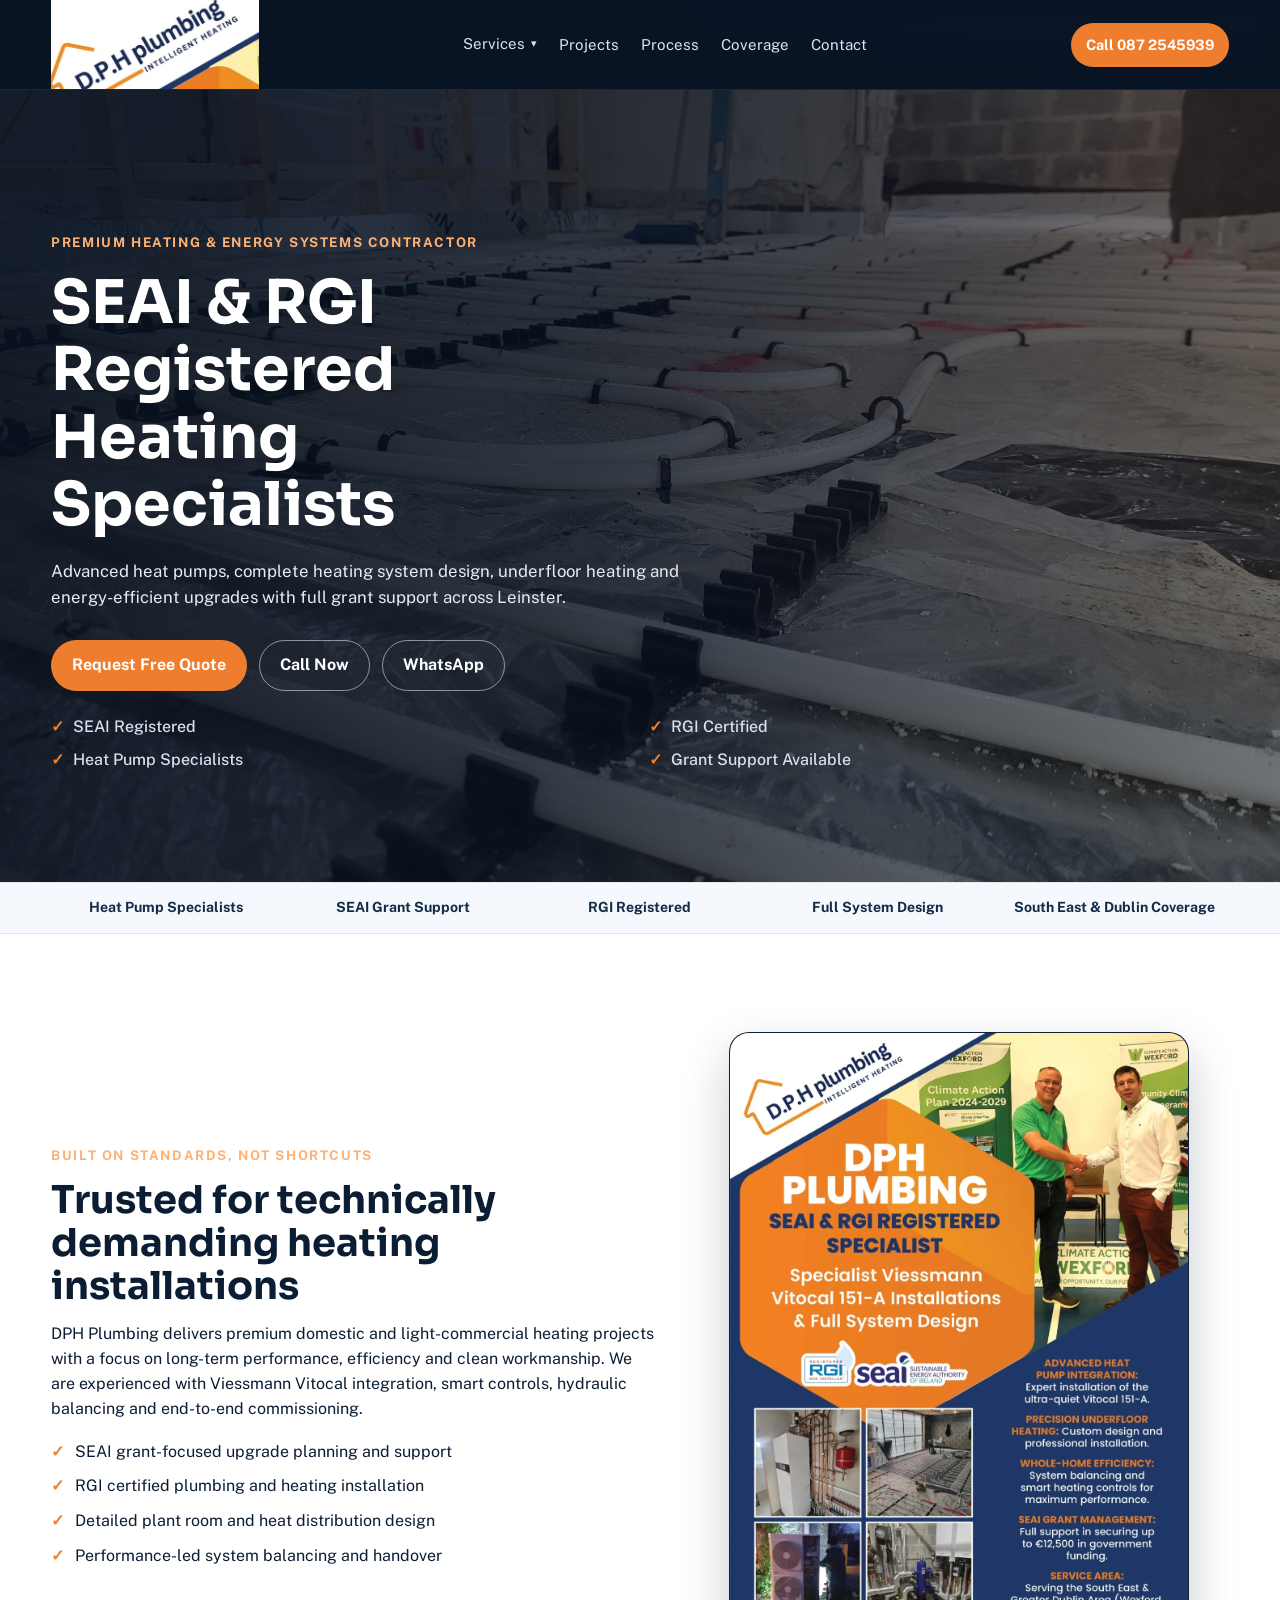
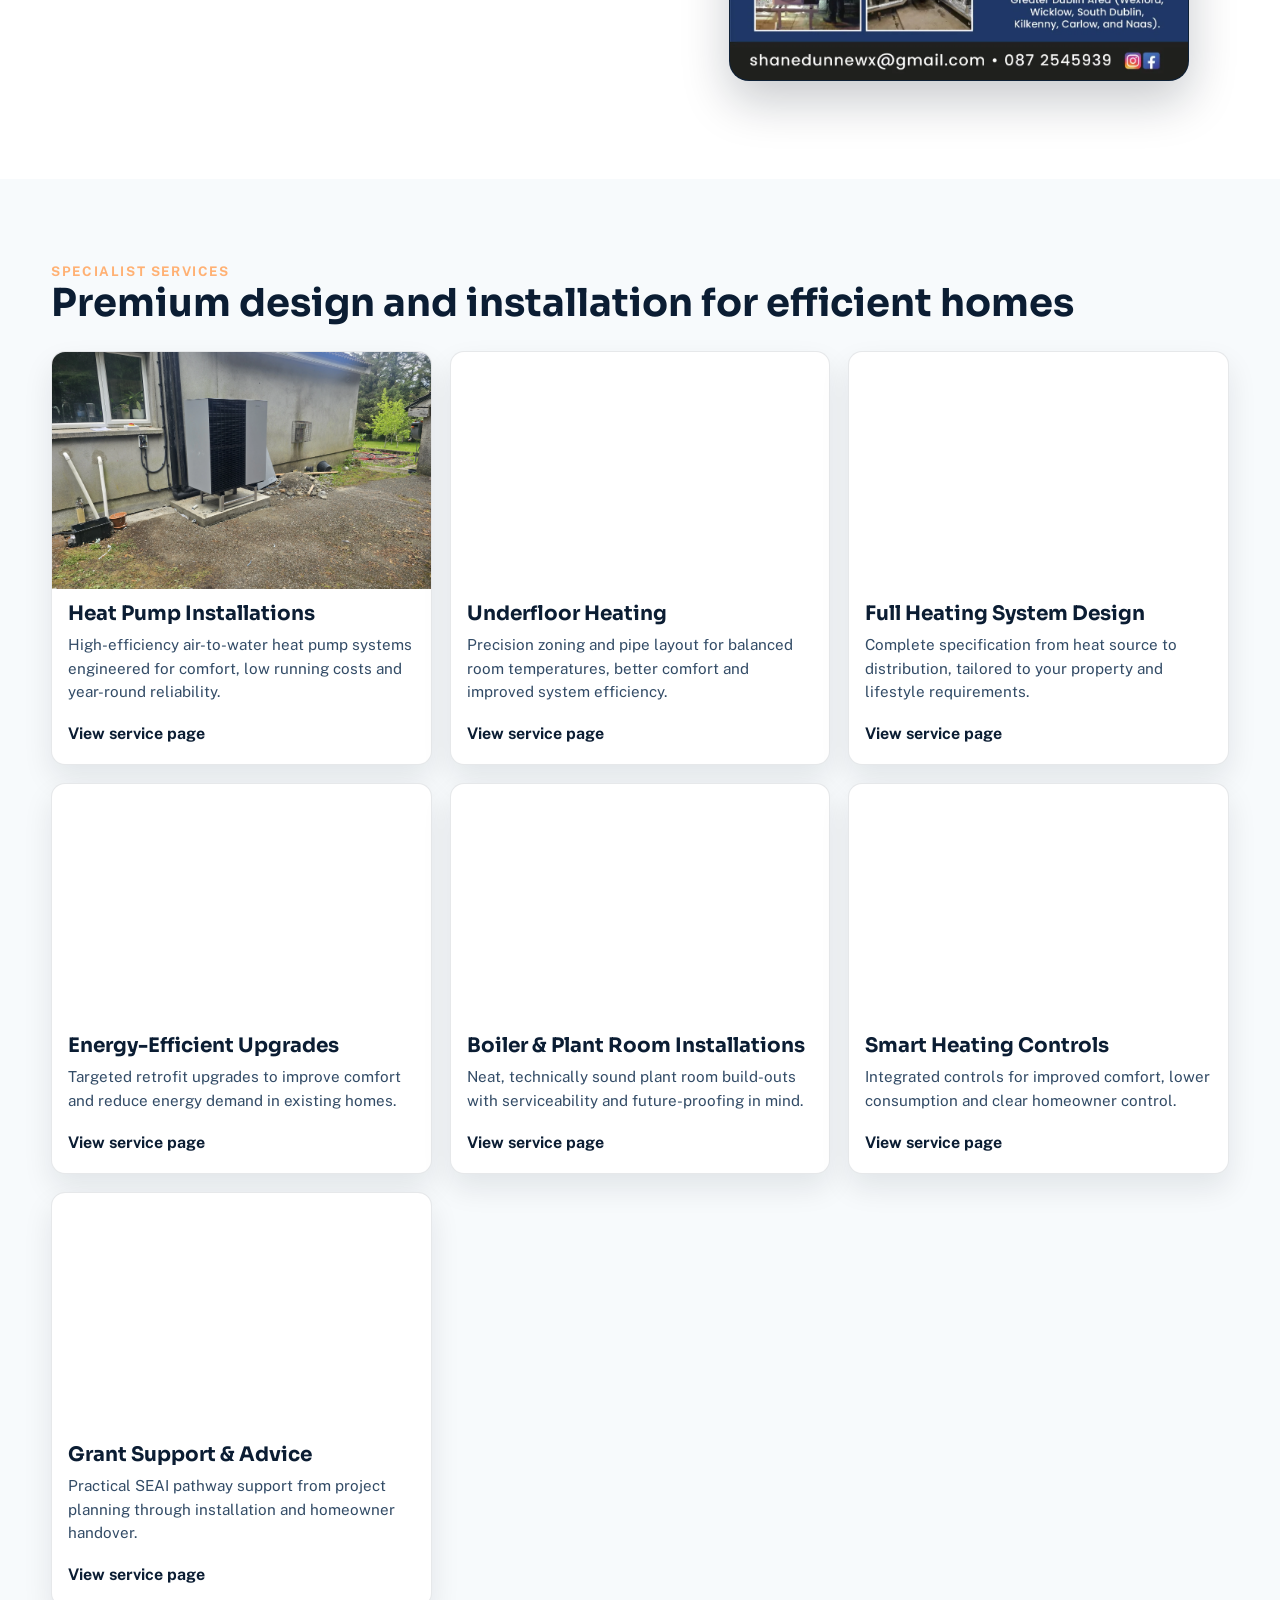
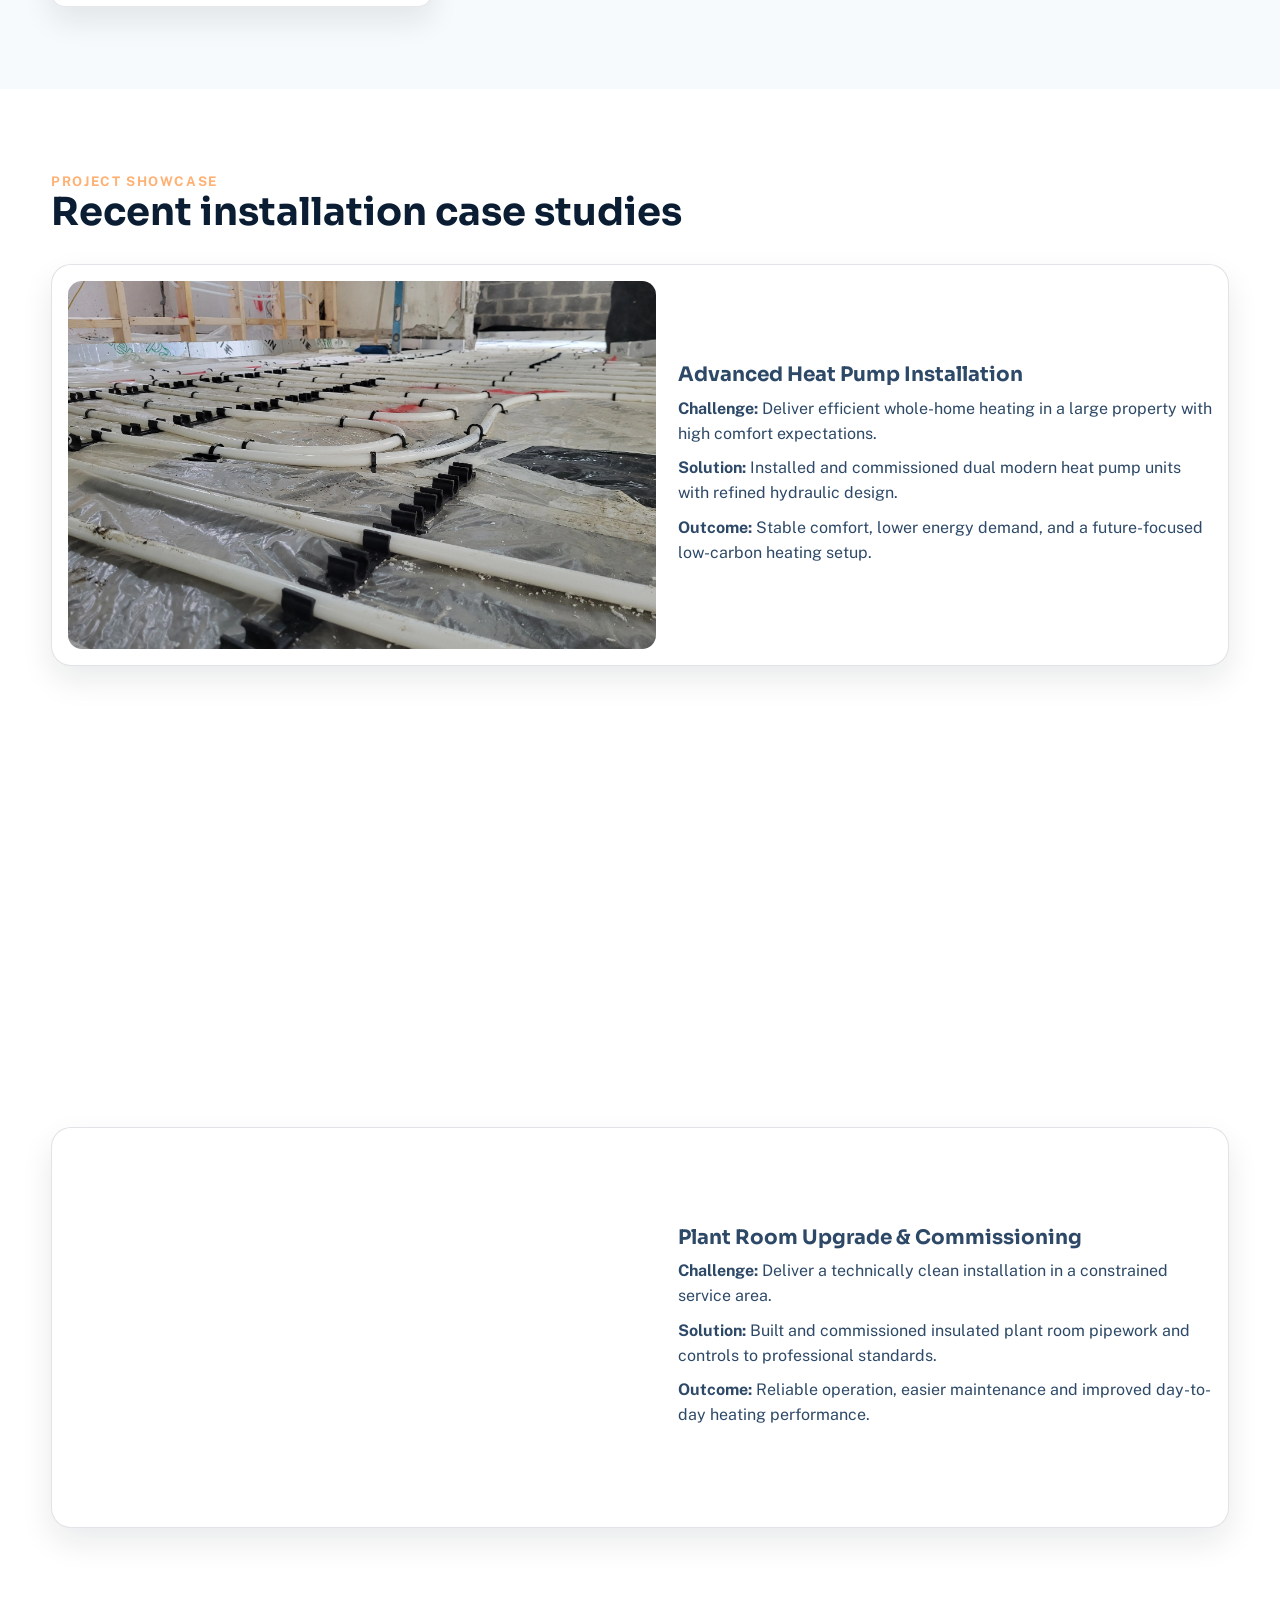
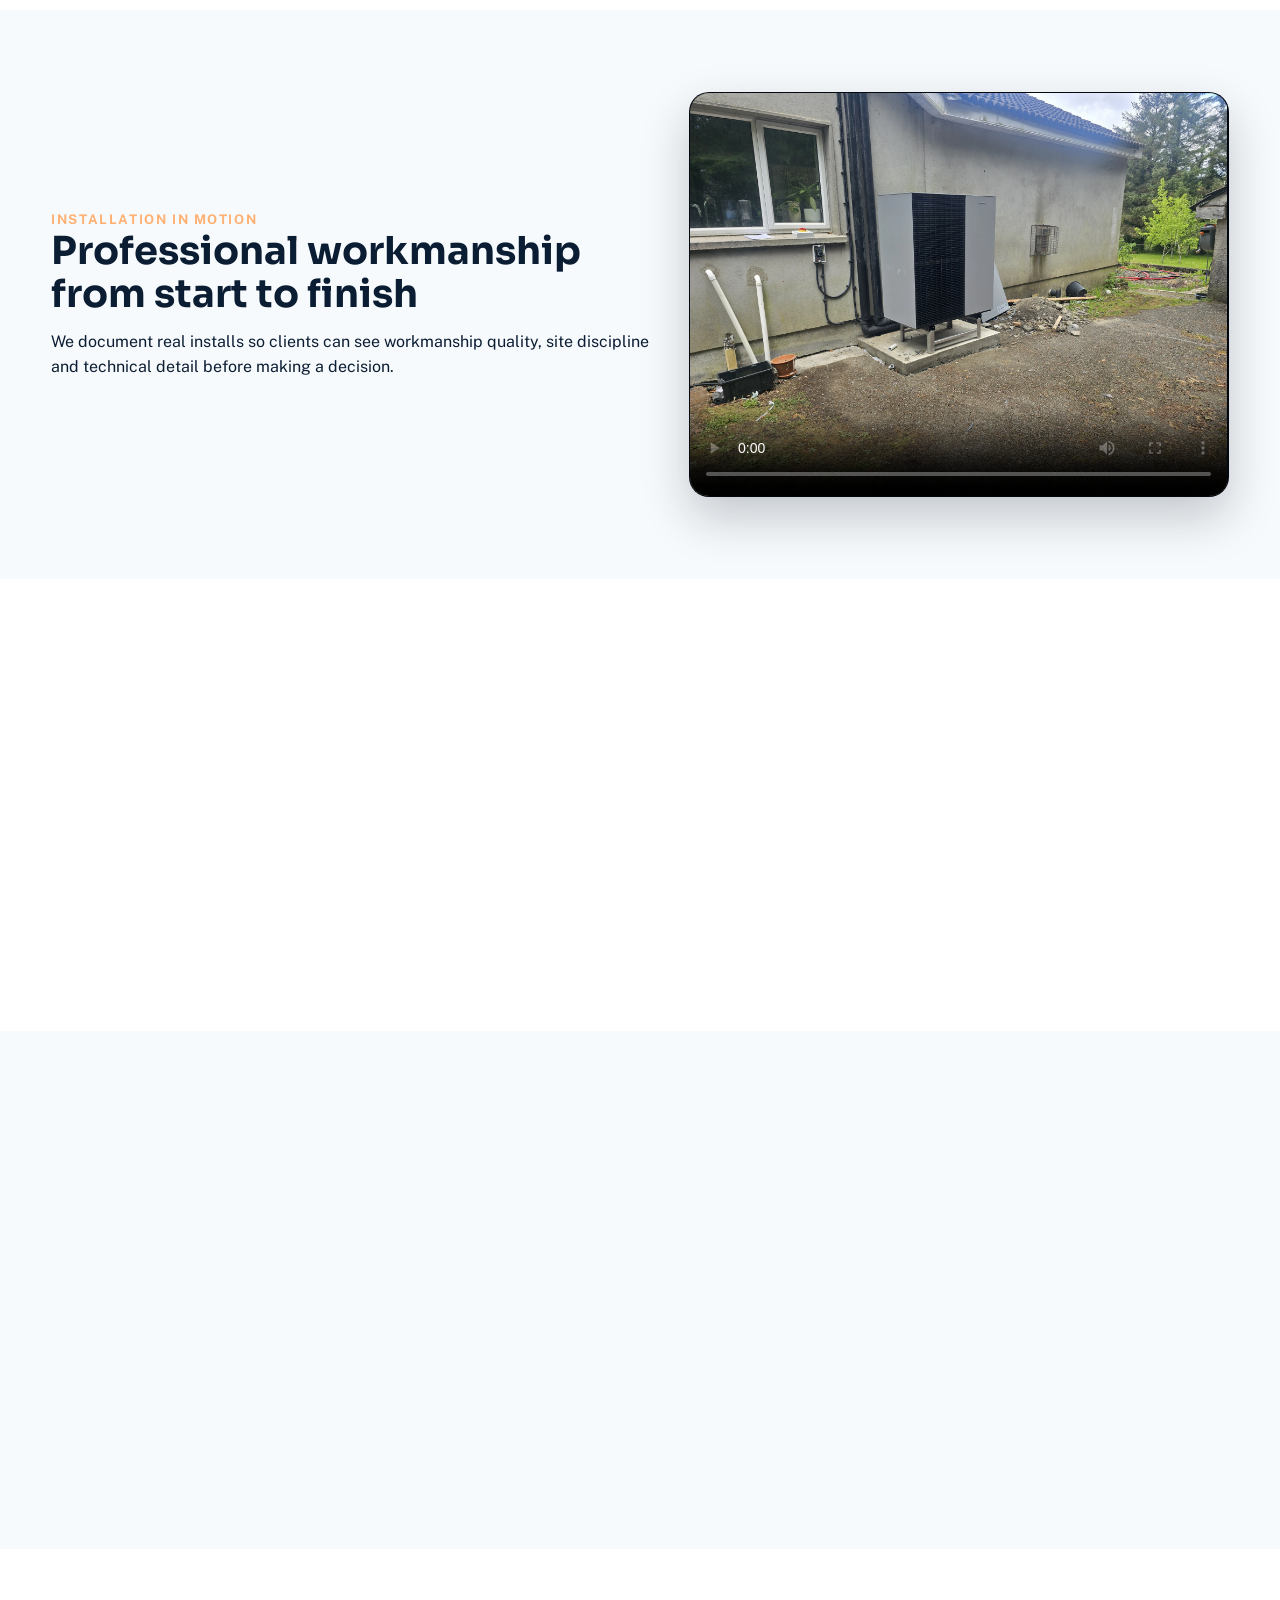
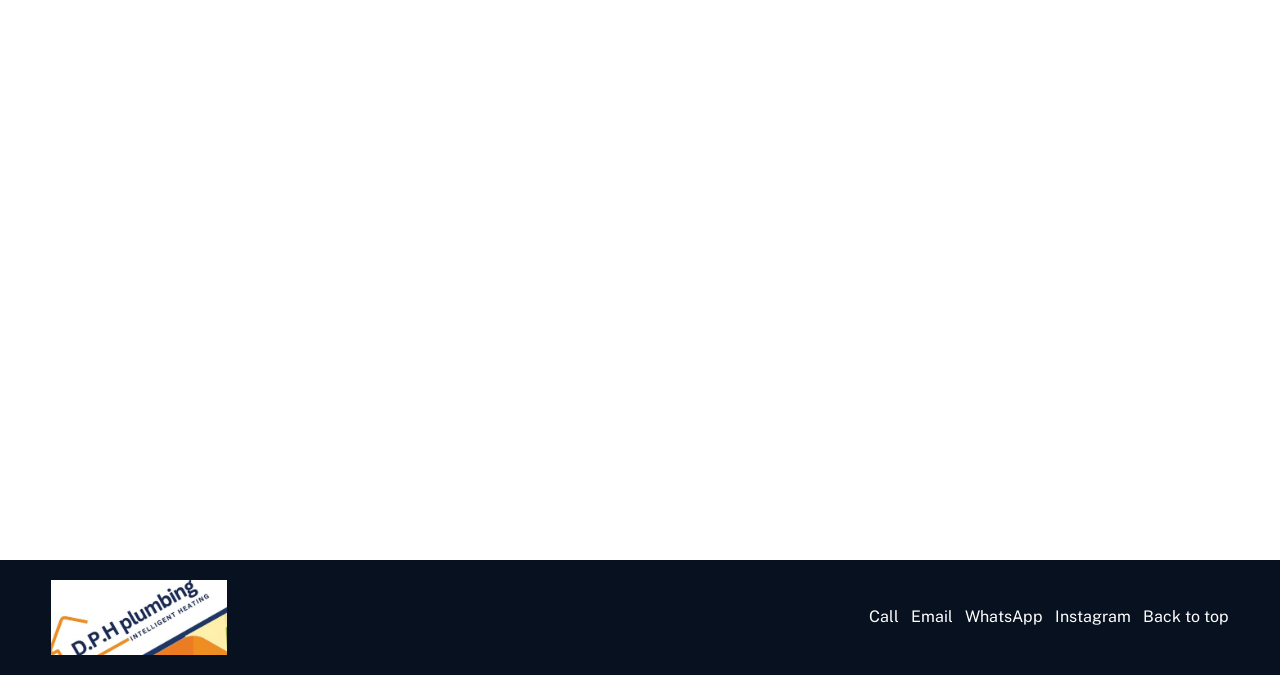
==== index.html @ 832b3d32 "additions; navbar, images, contact" ====
<!doctype html>
<html lang="en">
<head>
  <meta charset="UTF-8">
  <meta name="viewport" content="width=device-width, initial-scale=1.0">
  <title>DPH Plumbing | SEAI & RGI Heating Specialists</title>
  <meta name="description" content="Premium heat pump, underfloor heating, and full system design specialists across Wexford, Dublin, Wicklow, Kilkenny, Carlow and Naas. SEAI grant support and RGI certified installations.">
  <meta name="theme-color" content="#0b1d33">
  <meta property="og:title" content="DPH Plumbing | SEAI & RGI Heating Specialists">
  <meta property="og:description" content="Premium heat pump, underfloor heating, and full system design specialists across Leinster.">
  <meta property="og:image" content="assets/media/dphplumbingflyer.webp">
  <meta property="og:type" content="website">
  <link rel="preconnect" href="https://fonts.googleapis.com">
  <link rel="preconnect" href="https://fonts.gstatic.com" crossorigin>
  <link href="https://fonts.googleapis.com/css2?family=Public+Sans:wght@300;400;500;600;700&family=Sora:wght@500;600;700;800&display=swap" rel="stylesheet">
  <link rel="icon" type="image/png" href="assets/media/favicon.png">
  <link rel="stylesheet" href="styles.css">
</head>
<body>
  <header class="site-header" id="top">
    <div class="container nav-wrap">
      <a class="brand" href="#top" aria-label="DPH Plumbing home">
        <img class="brand-logo" src="assets/media/dph-logo.png" alt="DPH Plumbing" loading="eager" decoding="async">
      </a>
      <nav class="desktop-nav" id="main-navigation" aria-label="Primary">
        <div class="menu-group">
          <a class="menu-parent" href="#services">Services</a>
          <div class="mega-menu" aria-label="Service links">
            <a href="heat-pump-installations.html">Heat Pump Installations</a>
            <a href="underfloor-heating.html">Underfloor Heating</a>
            <a href="heating-system-design.html">Full Heating System Design</a>
            <a href="energy-efficient-upgrades.html">Energy-Efficient Upgrades</a>
            <a href="boiler-plant-room-installations.html">Boiler & Plant Room Installations</a>
            <a href="smart-heating-controls.html">Smart Heating Controls</a>
            <a href="grant-support-advice.html">Grant Support & Advice</a>
          </div>
        </div>
        <a href="#projects">Projects</a>
        <a href="#process">Process</a>
        <a href="#coverage">Coverage</a>
        <a href="#contact">Contact</a>
      </nav>
      <a class="btn btn-solid btn-small" href="tel:+353872545939">Call 087 2545939</a>
      <div class="mobile-header-actions" aria-label="Mobile quick actions">
        <a class="mobile-icon-btn" href="tel:+353872545939" aria-label="Call DPH">Call</a>
        <a class="mobile-icon-btn wa" href="https://wa.me/353872545939" target="_blank" rel="noopener" aria-label="WhatsApp DPH">WA</a>
        <a class="mobile-icon-btn" href="https://www.instagram.com/shanedunnewx/" target="_blank" rel="noopener" aria-label="Instagram">IG</a>
        <button class="mobile-icon-btn menu mobile-menu-toggle js-mobile-menu-toggle" type="button" aria-expanded="false" aria-controls="main-navigation">Menu</button>
      </div>
    </div>
  </header>

  <main>
    <section class="hero" aria-label="Hero">
      <img class="hero-image" src="assets/media/20240926_125245.webp" alt="Dual modern heat pump units installed by DPH Plumbing" loading="eager" decoding="async">
      <div class="hero-overlay"></div>
      <div class="container hero-content">
        <p class="eyebrow">Premium Heating & Energy Systems Contractor</p>
        <h1>SEAI & RGI Registered Heating Specialists</h1>
        <p class="hero-sub">
          Advanced heat pumps, complete heating system design, underfloor heating and energy-efficient upgrades with full grant support across Leinster.
        </p>
        <div class="hero-cta">
          <a class="btn btn-solid" href="#contact">Request Free Quote</a>
          <a class="btn btn-ghost" href="tel:+353872545939">Call Now</a>
          <a class="btn btn-ghost" href="https://wa.me/353872545939" target="_blank" rel="noopener">WhatsApp</a>
        </div>
        <ul class="hero-trust" aria-label="Trust indicators">
          <li>SEAI Registered</li>
          <li>RGI Certified</li>
          <li>Heat Pump Specialists</li>
          <li>Grant Support Available</li>
        </ul>
      </div>
    </section>

    <section class="trust-bar">
      <div class="container trust-items">
        <span>Heat Pump Specialists</span>
        <span>SEAI Grant Support</span>
        <span>RGI Registered</span>
        <span>Full System Design</span>
        <span>South East & Dublin Coverage</span>
      </div>
    </section>

    <section class="section" id="authority">
      <div class="container two-col authority-grid reveal">
        <div>
          <p class="eyebrow">Built On Standards, Not Shortcuts</p>
          <h2>Trusted for technically demanding heating installations</h2>
          <p>
            DPH Plumbing delivers premium domestic and light-commercial heating projects with a focus on long-term performance, efficiency and clean workmanship. We are experienced with Viessmann Vitocal integration, smart controls, hydraulic balancing and end-to-end commissioning.
          </p>
          <ul class="check-list">
            <li>SEAI grant-focused upgrade planning and support</li>
            <li>RGI certified plumbing and heating installation</li>
            <li>Detailed plant room and heat distribution design</li>
            <li>Performance-led system balancing and handover</li>
          </ul>
        </div>
        <figure class="media-card">
          <img src="assets/media/dphplumbingflyer.webp" alt="DPH Plumbing SEAI and RGI specialist flyer" loading="lazy" decoding="async">
        </figure>
      </div>
    </section>

    <section class="section section-soft" id="services">
      <div class="container">
        <p class="eyebrow reveal">Specialist Services</p>
        <h2 class="reveal">Premium design and installation for efficient homes</h2>
        <div class="service-grid">
          <article class="service-card reveal">
            <img src="assets/media/20260515_110632.webp" alt="Outdoor heat pump installation" loading="lazy" decoding="async">
            <h3>Heat Pump Installations</h3>
            <p>High-efficiency air-to-water heat pump systems engineered for comfort, low running costs and year-round reliability.</p>
            <a class="service-link" href="heat-pump-installations.html">View service page</a>
          </article>
          <article class="service-card reveal">
            <img src="assets/media/20240926_125308.webp" alt="Underfloor heating pipe layout" loading="lazy" decoding="async">
            <h3>Underfloor Heating</h3>
            <p>Precision zoning and pipe layout for balanced room temperatures, better comfort and improved system efficiency.</p>
            <a class="service-link" href="underfloor-heating.html">View service page</a>
          </article>
          <article class="service-card reveal">
            <img src="assets/media/20260515_121651.webp" alt="Viessmann heating system internals" loading="lazy" decoding="async">
            <h3>Full Heating System Design</h3>
            <p>Complete specification from heat source to distribution, tailored to your property and lifestyle requirements.</p>
            <a class="service-link" href="heating-system-design.html">View service page</a>
          </article>
          <article class="service-card reveal">
            <img src="assets/media/20250617_184316.webp" alt="Plant room energy-efficient pipework" loading="lazy" decoding="async">
            <h3>Energy-Efficient Upgrades</h3>
            <p>Targeted retrofit upgrades to improve comfort and reduce energy demand in existing homes.</p>
            <a class="service-link" href="energy-efficient-upgrades.html">View service page</a>
          </article>
          <article class="service-card reveal">
            <img src="assets/media/20240105_160102.webp" alt="Boiler and plant room installation" loading="lazy" decoding="async">
            <h3>Boiler & Plant Room Installations</h3>
            <p>Neat, technically sound plant room build-outs with serviceability and future-proofing in mind.</p>
            <a class="service-link" href="boiler-plant-room-installations.html">View service page</a>
          </article>
          <article class="service-card reveal">
            <img src="assets/media/20250617_184712.webp" alt="Smart heating controls and dual Viessmann units" loading="lazy" decoding="async">
            <h3>Smart Heating Controls</h3>
            <p>Integrated controls for improved comfort, lower consumption and clear homeowner control.</p>
            <a class="service-link" href="smart-heating-controls.html">View service page</a>
          </article>
          <article class="service-card reveal">
            <img src="assets/media/20260422_101916.webp" alt="DPH Plumbing grant-support installation works" loading="lazy" decoding="async">
            <h3>Grant Support & Advice</h3>
            <p>Practical SEAI pathway support from project planning through installation and homeowner handover.</p>
            <a class="service-link" href="grant-support-advice.html">View service page</a>
          </article>
        </div>
      </div>
    </section>

    <section class="section" id="projects">
      <div class="container">
        <p class="eyebrow reveal">Project Showcase</p>
        <h2 class="reveal">Recent installation case studies</h2>

        <article class="case reveal">
          <div class="case-media">
            <img src="assets/media/20240926_125245.webp" alt="Advanced dual heat pump installation at premium home" loading="lazy" decoding="async">
          </div>
          <div class="case-content">
            <h3>Advanced Heat Pump Installation</h3>
            <p><strong>Challenge:</strong> Deliver efficient whole-home heating in a large property with high comfort expectations.</p>
            <p><strong>Solution:</strong> Installed and commissioned dual modern heat pump units with refined hydraulic design.</p>
            <p><strong>Outcome:</strong> Stable comfort, lower energy demand, and a future-focused low-carbon heating setup.</p>
          </div>
        </article>

        <article class="case reverse reveal">
          <div class="case-media">
            <img src="assets/media/20250617_184720-fixed.jpg" alt="Whole-home underfloor heating installation" loading="lazy" decoding="async">
          </div>
          <div class="case-content">
            <h3>Whole-Home Underfloor Heating System</h3>
            <p><strong>Challenge:</strong> Provide consistent heat distribution across a large renovation footprint.</p>
            <p><strong>Solution:</strong> Installed structured multi-zone underfloor circuits with technical spacing and clean routing.</p>
            <p><strong>Outcome:</strong> Even room temperatures, improved comfort and an excellent platform for heat pump efficiency.</p>
          </div>
        </article>

        <article class="case reveal">
          <div class="case-media">
            <img src="assets/media/20260518_131720.webp" alt="DPH technician carrying out specialist heating works" loading="lazy" decoding="async">
          </div>
          <div class="case-content">
            <h3>Plant Room Upgrade & Commissioning</h3>
            <p><strong>Challenge:</strong> Deliver a technically clean installation in a constrained service area.</p>
            <p><strong>Solution:</strong> Built and commissioned insulated plant room pipework and controls to professional standards.</p>
            <p><strong>Outcome:</strong> Reliable operation, easier maintenance and improved day-to-day heating performance.</p>
          </div>
        </article>
      </div>
    </section>

    <section class="section section-soft motion-section" id="video">
      <div class="container two-col reveal">
        <div>
          <p class="eyebrow">Installation In Motion</p>
          <h2>Professional workmanship from start to finish</h2>
          <p>
            We document real installs so clients can see workmanship quality, site discipline and technical detail before making a decision.
          </p>
        </div>
        <div class="media-card">
          <video controls preload="metadata" poster="assets/media/20260515_110632.webp">
            <source src="assets/media/20240703_225049-CINEMATIC.mp4" type="video/mp4">
          </video>
        </div>
      </div>
    </section>

    <section class="section" id="process">
      <div class="container">
        <p class="eyebrow reveal">Our Process</p>
        <h2 class="reveal">Clarity at every stage</h2>
        <ol class="process-list">
          <li class="reveal"><span>1</span>Initial Consultation</li>
          <li class="reveal"><span>2</span>Site Assessment</li>
          <li class="reveal"><span>3</span>System Design</li>
          <li class="reveal"><span>4</span>Professional Installation</li>
          <li class="reveal"><span>5</span>Testing & Handover</li>
          <li class="reveal"><span>6</span>Ongoing Support</li>
        </ol>
      </div>
    </section>

    <section class="section section-soft" id="coverage">
      <div class="container reveal">
        <p class="eyebrow">Service Area & SEO Focus</p>
        <h2>Specialist heating solutions across Leinster</h2>
        <p>Serving Wexford, Wicklow, South Dublin, Kilkenny, Carlow and Naas.</p>
        <div class="keyword-grid">
          <article><h3>Heat Pumps Wexford</h3><p>High-efficiency system design and installation.</p></article>
          <article><h3>Underfloor Heating Wexford</h3><p>Precision layouts for modern efficient homes.</p></article>
          <article><h3>SEAI Grant Plumbing</h3><p>Guidance and support for grant-eligible upgrades.</p></article>
          <article><h3>Heating System Upgrades</h3><p>Performance-led retrofits and modern controls.</p></article>
          <article><h3>Heat Pump Installers Dublin</h3><p>Premium installations across the Greater Dublin Area.</p></article>
          <article><h3>Energy Efficient Heating Solutions</h3><p>Lower consumption without sacrificing comfort.</p></article>
        </div>
      </div>
    </section>

    <section class="section" id="contact">
      <div class="container contact-grid reveal">
        <div>
          <p class="eyebrow">Direct Contact</p>
          <h2>Speak with DPH Plumbing directly</h2>
          <p class="contact-intro">Fastest response is by phone or WhatsApp. You can also email or message on Instagram.</p>
          <ul class="contact-list">
            <li><strong>Phone:</strong> <a href="tel:+353872545939">087 2545939</a></li>
            <li><strong>Email:</strong> <a href="mailto:shanedunnewx@gmail.com">shanedunnewx@gmail.com</a></li>
            <li><strong>Coverage:</strong> South East & Greater Dublin Area</li>
            <li><strong>Instagram:</strong> <a href="https://www.instagram.com/shanedunnewx/" target="_blank" rel="noopener">@shanedunnewx</a></li>
          </ul>
          <div class="contact-actions">
            <a class="btn btn-solid" href="tel:+353872545939">Call Shane</a>
            <a class="btn btn-ghost" href="mailto:shanedunnewx@gmail.com">Email DPH</a>
            <a class="btn btn-ghost" href="https://wa.me/353872545939" target="_blank" rel="noopener">WhatsApp</a>
            <a class="btn btn-ghost" href="https://www.instagram.com/shanedunnewx/" target="_blank" rel="noopener">Instagram</a>
          </div>
        </div>
        <article class="contact-form" aria-label="Contact methods">
          <h3>Contact Options</h3>
          <p>Choose the channel that suits you and get a direct response from DPH Plumbing.</p>
          <div class="contact-actions">
            <a class="btn btn-solid" href="tel:+353872545939">Call 087 2545939</a>
            <a class="btn btn-ghost" href="mailto:shanedunnewx@gmail.com">shanedunnewx@gmail.com</a>
            <a class="btn btn-ghost" href="https://wa.me/353872545939" target="_blank" rel="noopener">Open WhatsApp</a>
            <a class="btn btn-ghost" href="https://www.instagram.com/shanedunnewx/" target="_blank" rel="noopener">Open Instagram</a>
          </div>
        </article>
      </div>
    </section>
  </main>

  <footer class="site-footer">
    <div class="container footer-wrap">
      <a class="footer-brand" href="#top" aria-label="DPH Plumbing home">
        <img src="assets/media/dph-logo.png" alt="DPH Plumbing" loading="lazy" decoding="async">
      </a>
      <div class="footer-links">
        <a href="tel:+353872545939">Call</a>
        <a href="mailto:shanedunnewx@gmail.com">Email</a>
        <a href="https://wa.me/353872545939" target="_blank" rel="noopener">WhatsApp</a>
        <a href="https://www.instagram.com/shanedunnewx/" target="_blank" rel="noopener">Instagram</a>
        <a href="#top">Back to top</a>
      </div>
    </div>
  </footer>

  <script src="script.js" defer></script>
</body>
</html>
---- styles.css ----
:root {
  --navy-950: #08111f;
  --navy-900: #0b1d33;
  --navy-800: #142c47;
  --slate-100: #edf2f7;
  --slate-200: #dce5ee;
  --slate-400: #8ea1b5;
  --white: #ffffff;
  --orange: #ee7e2e;
  --orange-soft: #ffb174;
  --shadow-soft: 0 20px 48px rgba(7, 17, 30, 0.22);
  --radius-lg: 20px;
  --radius-md: 14px;
  --maxw: 1180px;
}

* {
  box-sizing: border-box;
}

html,
body {
  margin: 0;
  padding: 0;
}

body {
  font-family: "Public Sans", "Segoe UI", sans-serif;
  color: var(--navy-900);
  background: radial-gradient(circle at 86% -20%, #18345a 0%, #0a1423 42%, #070d18 100%);
  line-height: 1.55;
}

img,
video {
  max-width: 100%;
  display: block;
}

.container {
  width: min(var(--maxw), 92vw);
  margin: 0 auto;
}

.site-header {
  position: sticky;
  top: 0;
  z-index: 50;
  backdrop-filter: blur(8px);
  background: rgba(8, 17, 31, 0.84);
  border-bottom: 1px solid rgba(255, 255, 255, 0.08);
}

.nav-wrap {
  min-height: 78px;
  display: flex;
  align-items: center;
  justify-content: space-between;
  gap: 24px;
}

.brand {
  display: inline-flex;
  align-items: center;
  gap: 0;
  text-decoration: none;
  color: var(--white);
  font-family: "Sora", sans-serif;
  font-weight: 700;
  letter-spacing: 0.02em;
}

.brand-logo {
  width: clamp(150px, 18vw, 208px);
  height: auto;
  display: block;
}

.desktop-nav {
  display: flex;
  align-items: center;
  gap: 22px;
}

.menu-group {
  position: relative;
}

.menu-parent {
  display: inline-flex;
  align-items: center;
  gap: 6px;
}

.menu-parent::after {
  content: "\25BE";
  font-size: 0.7rem;
  color: #dce5ee;
}

.mega-menu {
  position: absolute;
  top: calc(100% + 12px);
  left: 0;
  width: min(420px, 70vw);
  background: rgba(8, 17, 31, 0.98);
  border: 1px solid rgba(255, 255, 255, 0.15);
  border-radius: 14px;
  box-shadow: 0 18px 34px rgba(2, 7, 14, 0.4);
  padding: 10px;
  display: grid;
  gap: 6px;
  opacity: 0;
  visibility: hidden;
  transform: translateY(8px);
  transition: opacity 0.2s ease, transform 0.2s ease;
}

.mega-menu a {
  display: block;
  padding: 8px 10px;
  border-radius: 8px;
}

.mega-menu a:hover,
.mega-menu a.active {
  background: rgba(255, 255, 255, 0.12);
}

.menu-group:hover .mega-menu,
.menu-group:focus-within .mega-menu {
  opacity: 1;
  visibility: visible;
  transform: translateY(0);
}

.desktop-nav a {
  color: var(--slate-200);
  text-decoration: none;
  font-size: 0.94rem;
}

.desktop-nav a:hover {
  color: var(--white);
}

.hero {
  position: relative;
  min-height: 88vh;
  display: grid;
  place-items: center;
  overflow: hidden;
}

.hero-image,
.hero-overlay {
  position: absolute;
  inset: 0;
}

.hero-image {
  width: 100%;
  height: 100%;
  object-fit: cover;
  filter: saturate(1.02);
}

.hero-overlay {
  background:
    linear-gradient(110deg, rgba(8, 17, 31, 0.92) 6%, rgba(8, 17, 31, 0.78) 46%, rgba(8, 17, 31, 0.4) 100%),
    radial-gradient(circle at 90% 10%, rgba(238, 126, 46, 0.25), transparent 48%);
}

.hero-content {
  position: relative;
  z-index: 2;
  padding-block: 132px 84px;
  color: var(--white);
}

.eyebrow {
  font-size: 0.83rem;
  letter-spacing: 0.12em;
  text-transform: uppercase;
  color: var(--orange-soft);
  font-weight: 700;
}

h1,
h2,
h3 {
  font-family: "Sora", sans-serif;
  line-height: 1.12;
  margin: 0;
}

h1 {
  margin-top: 16px;
  font-size: clamp(2.1rem, 4.7vw, 4.3rem);
  max-width: 13ch;
}

h2 {
  font-size: clamp(1.72rem, 3vw, 2.8rem);
  margin-bottom: 14px;
}

h3 {
  font-size: 1.25rem;
}

p {
  margin: 0;
}

.hero-sub {
  margin-top: 20px;
  max-width: 66ch;
  color: #e5ecf4;
  font-size: 1.05rem;
}

.hero-cta {
  margin-top: 30px;
  display: flex;
  flex-wrap: wrap;
  gap: 12px;
}

.btn {
  border-radius: 999px;
  padding: 12px 20px;
  border: 1px solid transparent;
  text-decoration: none;
  display: inline-flex;
  align-items: center;
  justify-content: center;
  font-weight: 700;
  transition: transform 0.22s ease, background 0.22s ease, color 0.22s ease;
}

.btn:hover {
  transform: translateY(-1px);
}

.btn-solid {
  background: var(--orange);
  color: #fff;
}

.btn-solid:hover {
  background: #d86719;
}

.btn-ghost {
  border-color: rgba(255, 255, 255, 0.5);
  color: #fff;
}

.btn-ghost:hover {
  background: rgba(255, 255, 255, 0.12);
}

.btn-small {
  padding: 10px 14px;
  font-size: 0.9rem;
}

.hero-trust {
  margin-top: 24px;
  display: grid;
  grid-template-columns: repeat(2, minmax(180px, 1fr));
  gap: 8px 18px;
  padding-left: 0;
  list-style: none;
}

.hero-trust li {
  position: relative;
  padding-left: 22px;
  color: #d7e2ee;
  font-weight: 500;
}

.hero-trust li::before {
  content: "\2713";
  position: absolute;
  left: 0;
  color: var(--orange);
  font-weight: 700;
}

.trust-bar {
  background: #f5f9fd;
  border-top: 1px solid rgba(11, 29, 51, 0.08);
  border-bottom: 1px solid rgba(11, 29, 51, 0.08);
}

.trust-items {
  display: grid;
  grid-template-columns: repeat(5, 1fr);
  gap: 8px;
  padding: 14px 0;
}

.trust-items span {
  text-align: center;
  font-size: 0.88rem;
  color: var(--navy-800);
  font-weight: 700;
}

.section {
  background: #fff;
  padding: 82px 0;
}

.section-soft {
  background: #f7fafc;
}

.two-col {
  display: grid;
  grid-template-columns: 1.12fr 1fr;
  gap: 34px;
  align-items: center;
}

.authority-grid p {
  margin-bottom: 14px;
}

.media-card {
  border-radius: var(--radius-lg);
  overflow: hidden;
  box-shadow: var(--shadow-soft);
  border: 1px solid rgba(11, 29, 51, 0.1);
  background: #0f2138;
}

.check-list {
  margin: 18px 0 0;
  padding-left: 0;
  list-style: none;
  display: grid;
  gap: 10px;
}

.check-list li {
  position: relative;
  padding-left: 24px;
}

.check-list li::before {
  content: "\2713";
  position: absolute;
  left: 0;
  color: var(--orange);
  font-weight: 700;
}

.service-grid {
  margin-top: 26px;
  display: grid;
  grid-template-columns: repeat(3, 1fr);
  gap: 18px;
}

.service-card {
  background: #fff;
  border: 1px solid rgba(11, 29, 51, 0.1);
  border-radius: var(--radius-md);
  overflow: hidden;
  box-shadow: 0 14px 30px rgba(8, 17, 31, 0.09);
}

.service-card img {
  width: 100%;
  aspect-ratio: 16 / 10;
  object-fit: cover;
}

.service-card h3,
.service-card p {
  padding-inline: 16px;
}

.service-card h3 {
  margin-top: 14px;
}

.service-card p {
  padding-bottom: 18px;
  margin-top: 8px;
  color: #324b66;
  font-size: 0.95rem;
}

.service-link {
  display: inline-flex;
  margin: 0 16px 18px;
  color: var(--navy-900);
  font-weight: 700;
  text-decoration: none;
}

.service-link:hover {
  color: var(--orange);
}

.case {
  margin-top: 30px;
  display: grid;
  grid-template-columns: 1.1fr 1fr;
  gap: 22px;
  align-items: center;
  background: #fff;
  border-radius: var(--radius-lg);
  border: 1px solid rgba(11, 29, 51, 0.12);
  padding: 16px;
  box-shadow: 0 14px 32px rgba(8, 17, 31, 0.09);
}

.case.reverse {
  grid-template-columns: 1fr 1.1fr;
}

.case.reverse .case-media {
  order: 2;
}

.case.reverse .case-content {
  order: 1;
}

.case-media img {
  width: 100%;
  border-radius: 14px;
  aspect-ratio: 16 / 10;
  object-fit: cover;
}

.case-content {
  display: grid;
  gap: 10px;
  color: #2d4967;
}

.motion-section .media-card {
  background: #02060d;
}

.process-list {
  list-style: none;
  margin: 18px 0 0;
  padding: 0;
  display: grid;
  grid-template-columns: repeat(3, 1fr);
  gap: 14px;
}

.process-list li {
  border: 1px solid rgba(11, 29, 51, 0.12);
  background: #fff;
  border-radius: var(--radius-md);
  min-height: 96px;
  padding: 16px;
  display: flex;
  align-items: center;
  gap: 12px;
  box-shadow: 0 8px 20px rgba(8, 17, 31, 0.08);
  font-weight: 600;
}

.process-list span {
  width: 36px;
  height: 36px;
  border-radius: 50%;
  background: var(--navy-900);
  color: #fff;
  display: inline-grid;
  place-items: center;
  font-family: "Sora", sans-serif;
}

.keyword-grid {
  margin-top: 20px;
  display: grid;
  grid-template-columns: repeat(3, 1fr);
  gap: 12px;
}

.keyword-grid article {
  background: linear-gradient(180deg, #122c48, #0d2238);
  color: #d5e0eb;
  border-radius: var(--radius-md);
  padding: 16px;
  border: 1px solid rgba(255, 255, 255, 0.08);
}

.keyword-grid h3 {
  color: #fff;
  margin-bottom: 8px;
  font-size: 1.02rem;
}

.contact-grid {
  display: grid;
  grid-template-columns: 1fr 1fr;
  gap: 28px;
}

.contact-intro {
  font-weight: 600;
  color: #193856;
}

.contact-list {
  list-style: none;
  padding: 0;
  margin: 18px 0 0;
  display: grid;
  gap: 10px;
}

.contact-list a {
  color: var(--navy-900);
}

.contact-actions {
  margin-top: 18px;
  display: grid;
  grid-template-columns: repeat(2, minmax(0, 1fr));
  gap: 10px;
}

.contact-actions .btn {
  width: 100%;
}

.contact-form {
  background: #fff;
  border: 1px solid rgba(11, 29, 51, 0.14);
  border-radius: var(--radius-lg);
  padding: 20px;
  box-shadow: var(--shadow-soft);
  display: grid;
  gap: 10px;
}

.contact-form label {
  font-weight: 600;
  font-size: 0.92rem;
}

.contact-form input,
.contact-form select,
.contact-form textarea {
  border: 1px solid rgba(11, 29, 51, 0.25);
  border-radius: 10px;
  padding: 10px 12px;
  font: inherit;
}

.contact-form input:focus,
.contact-form select:focus,
.contact-form textarea:focus {
  outline: 2px solid rgba(238, 126, 46, 0.5);
  border-color: var(--orange);
}

.upload-note,
.form-note {
  font-size: 0.9rem;
  color: #3f5b77;
}

.site-footer {
  background: #08111f;
  color: #d2dee8;
  padding: 20px 0;
}

.footer-wrap {
  display: flex;
  justify-content: space-between;
  gap: 16px;
  align-items: center;
}

.footer-brand {
  display: inline-flex;
  align-items: center;
}

.footer-brand img {
  width: clamp(132px, 16vw, 176px);
  height: auto;
  display: block;
}

.footer-links {
  display: flex;
  flex-wrap: wrap;
  align-items: center;
  gap: 12px;
}

.site-footer a {
  color: #fff;
  text-decoration: none;
}

.mobile-sticky {
  display: none;
}

.mobile-header-actions {
  display: none;
  margin-left: auto;
  align-items: center;
  gap: 8px;
}

.mobile-icon-btn {
  min-width: 44px;
  min-height: 44px;
  border-radius: 999px;
  border: 1px solid rgba(255, 255, 255, 0.28);
  background: rgba(255, 255, 255, 0.08);
  color: #fff;
  text-decoration: none;
  font-weight: 700;
  font-size: 0.78rem;
  display: inline-flex;
  align-items: center;
  justify-content: center;
  padding: 0 10px;
}

.mobile-icon-btn.wa {
  background: var(--orange);
  border-color: var(--orange);
}

.mobile-menu-toggle {
  cursor: pointer;
}

.mobile-menu-toggle[aria-expanded="true"] {
  background: rgba(255, 255, 255, 0.2);
}

.mobile-icon-btn.menu {
  min-width: 56px;
}

.mobile-icon-btn:hover {
  background: rgba(255, 255, 255, 0.16);
}

.mobile-icon-btn.wa:hover {
  background: #d86719;
}

.footer-links a:hover {
  color: var(--orange-soft);
}

.site-header .desktop-nav {
  transition: opacity 0.2s ease;
}

.nav-wrap.menu-open .desktop-nav {
  opacity: 1;
  visibility: visible;
}

.mobile-sticky a {
  color: #fff;
}

.reveal {
  opacity: 0;
  transform: translateY(20px);
  transition: opacity 0.6s ease, transform 0.6s ease;
}

.reveal.visible {
  opacity: 1;
  transform: translateY(0);
}

@media (max-width: 1080px) {
  .service-grid,
  .keyword-grid {
    grid-template-columns: repeat(2, 1fr);
  }

  .process-list {
    grid-template-columns: repeat(2, 1fr);
  }
}

@media (max-width: 860px) {
  .nav-wrap > .btn,
  .nav-wrap > .btn-small {
    display: none;
  }

  .nav-wrap {
    min-height: 80px;
    gap: 10px;
  }

  .brand-logo {
    width: min(46vw, 190px);
  }

  .mobile-header-actions {
    display: inline-flex;
  }

  .desktop-nav {
    display: none;
    position: absolute;
    top: calc(100% + 10px);
    left: 4vw;
    right: 4vw;
    background: rgba(8, 17, 31, 0.98);
    border: 1px solid rgba(255, 255, 255, 0.18);
    border-radius: 14px;
    box-shadow: 0 18px 30px rgba(2, 7, 14, 0.42);
    padding: 10px;
    z-index: 70;
    flex-direction: column;
    align-items: stretch;
    gap: 8px;
    opacity: 0;
    visibility: hidden;
  }

  .nav-wrap.menu-open .desktop-nav {
    display: flex;
  }

  .desktop-nav .menu-group {
    display: grid;
    gap: 8px;
  }

  .desktop-nav .mega-menu {
    position: static;
    opacity: 1;
    visibility: visible;
    transform: none;
    width: 100%;
    box-shadow: none;
    border-radius: 10px;
    border-color: rgba(255, 255, 255, 0.12);
  }

  .desktop-nav .menu-parent::after {
    content: "";
  }

  .contact-actions {
    grid-template-columns: 1fr;
  }

  .trust-items {
    grid-template-columns: repeat(2, 1fr);
    gap: 10px;
    padding: 12px 0;
  }

  .two-col,
  .contact-grid,
  .case,
  .case.reverse {
    grid-template-columns: 1fr;
  }

  .case.reverse .case-media,
  .case.reverse .case-content {
    order: unset;
  }

  .service-grid,
  .keyword-grid,
  .process-list {
    grid-template-columns: 1fr;
  }

  .hero {
    min-height: auto;
  }

  .hero-content {
    padding-block: 120px 52px;
  }

  .hero-trust {
    grid-template-columns: 1fr;
  }

  .footer-wrap {
    flex-direction: column;
    align-items: flex-start;
  }
}
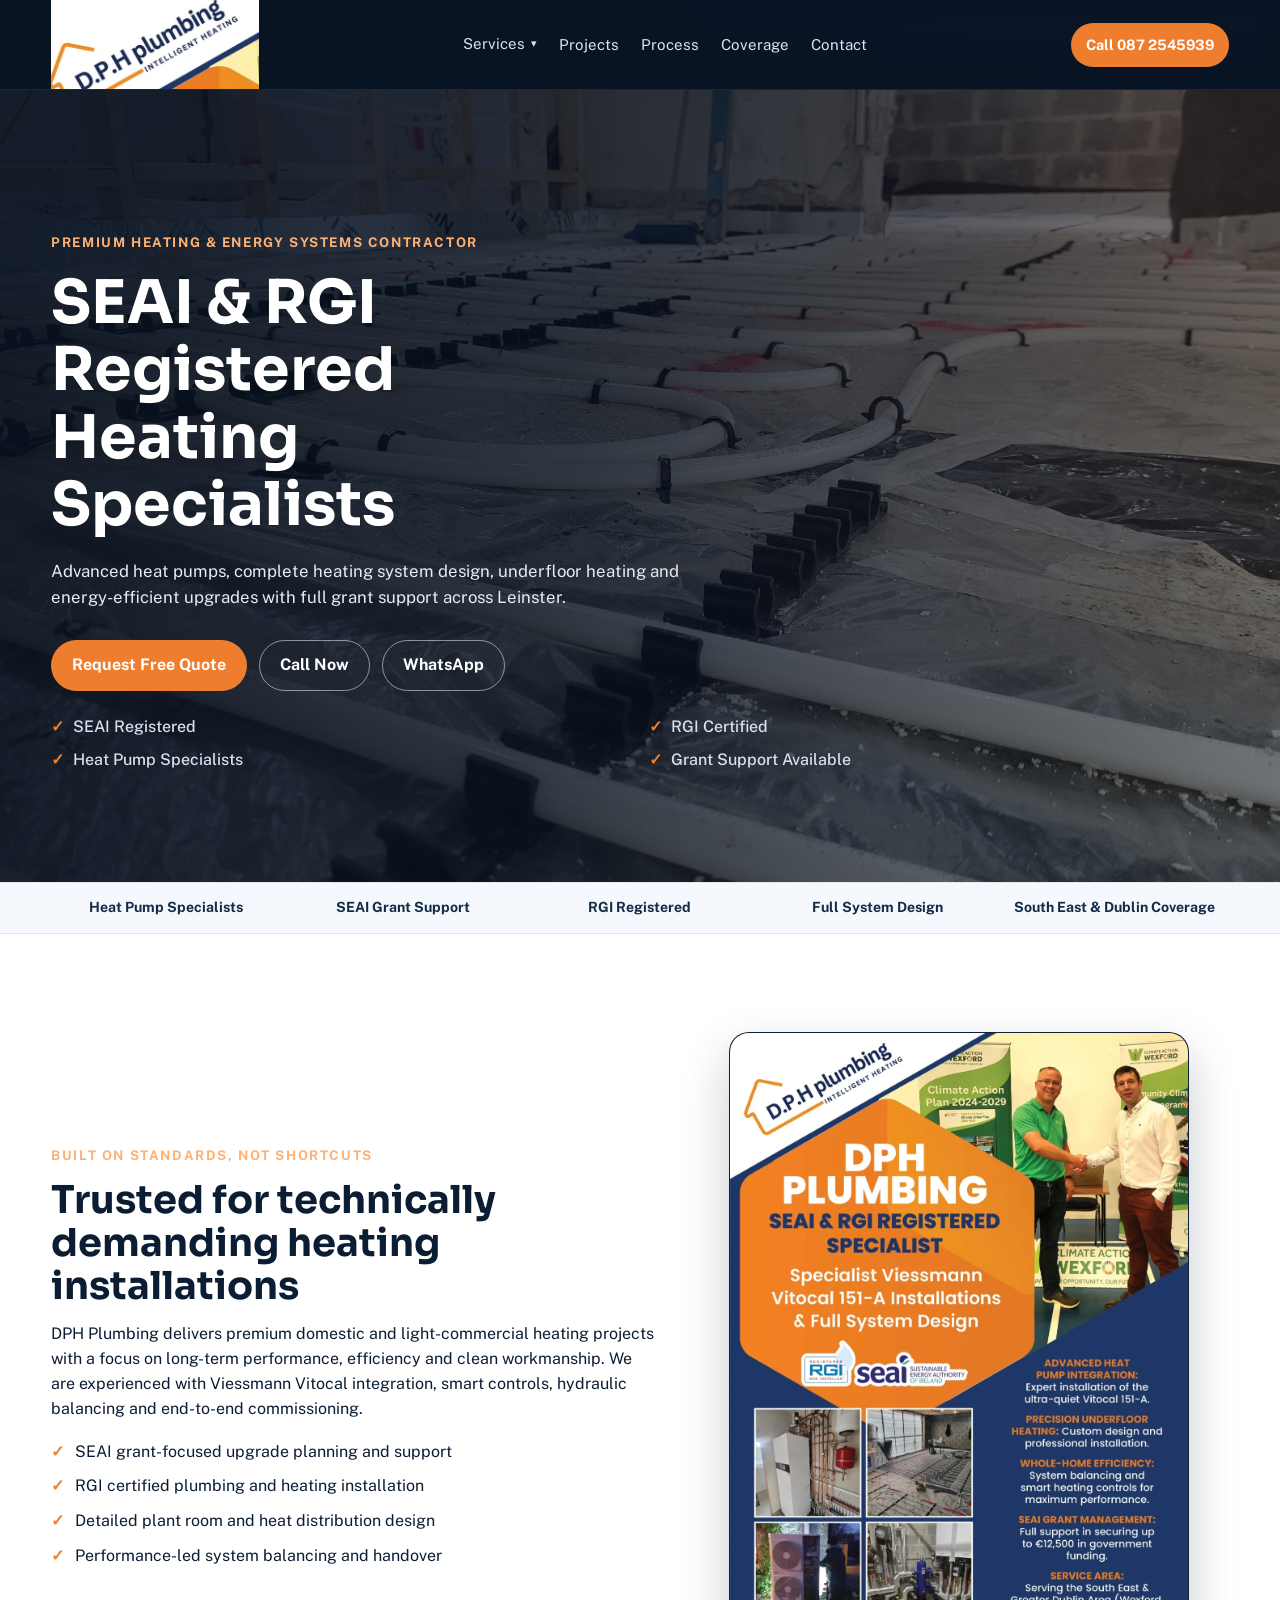
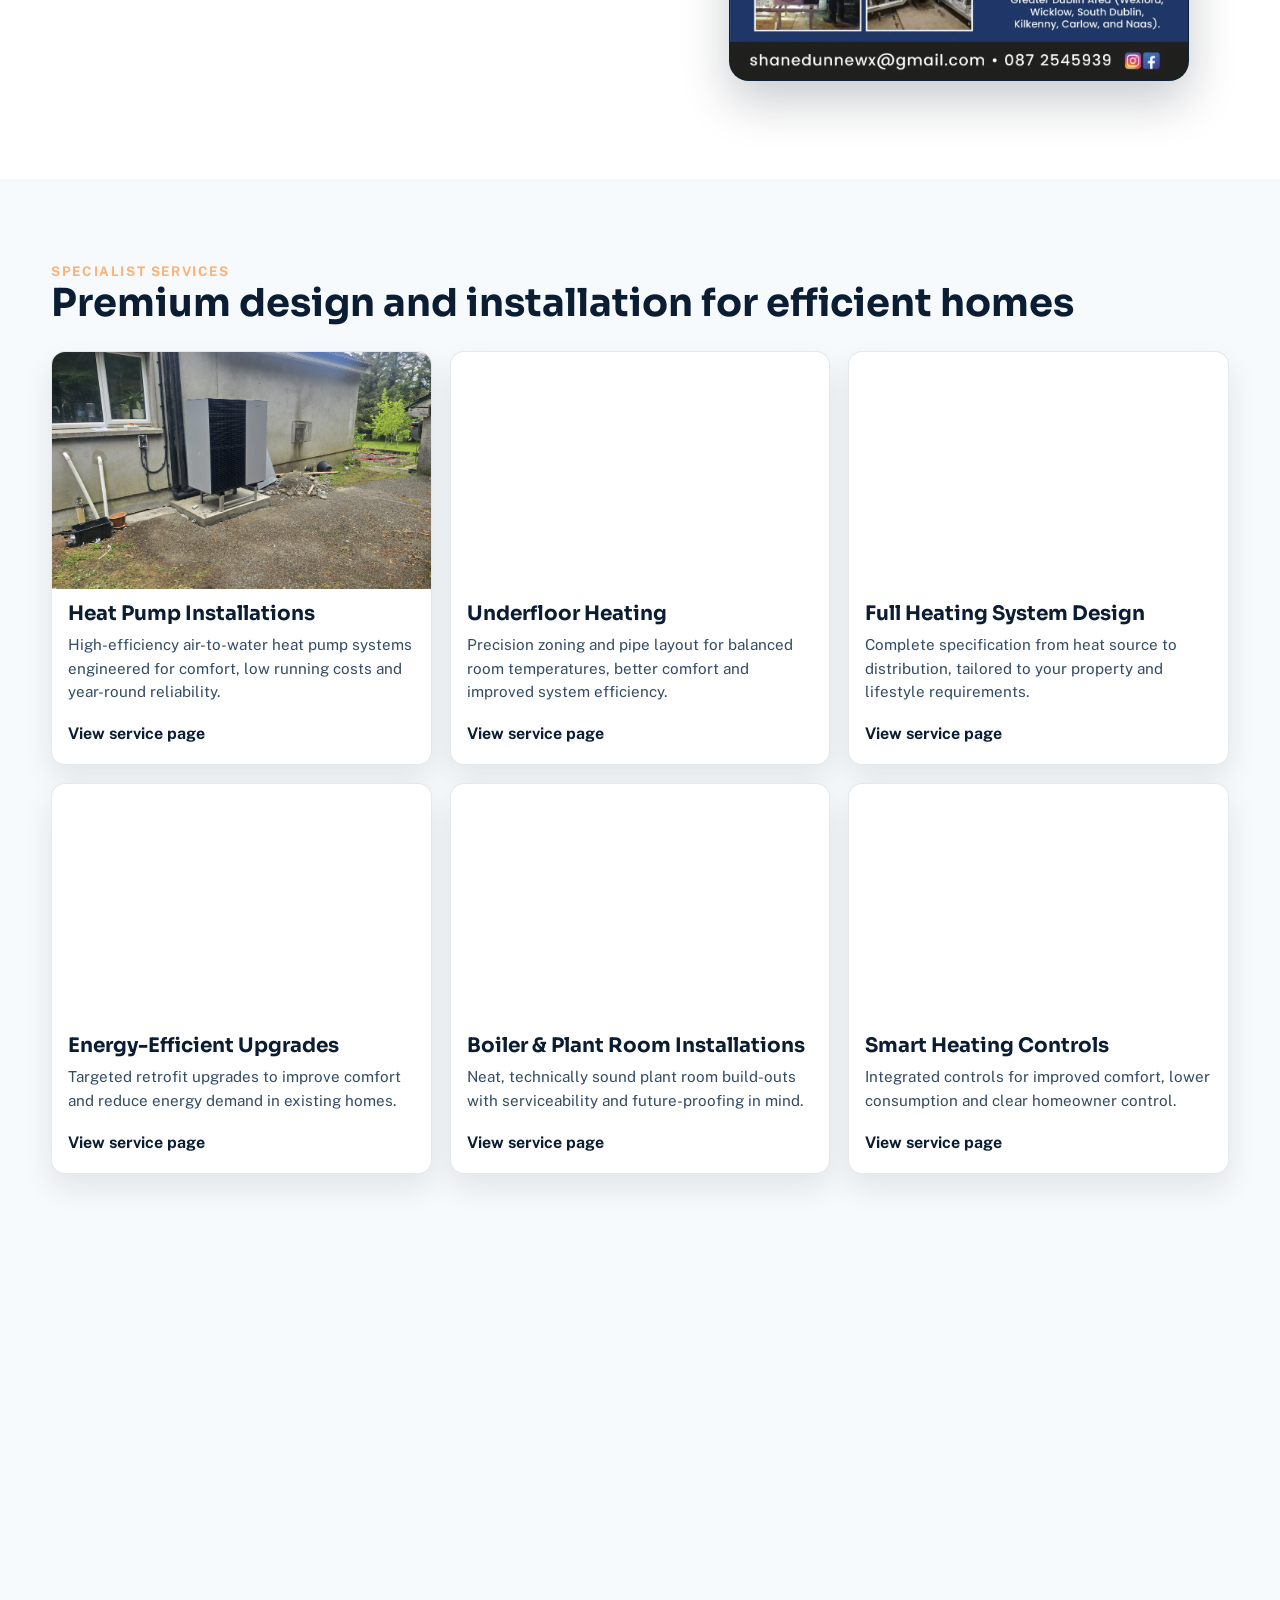
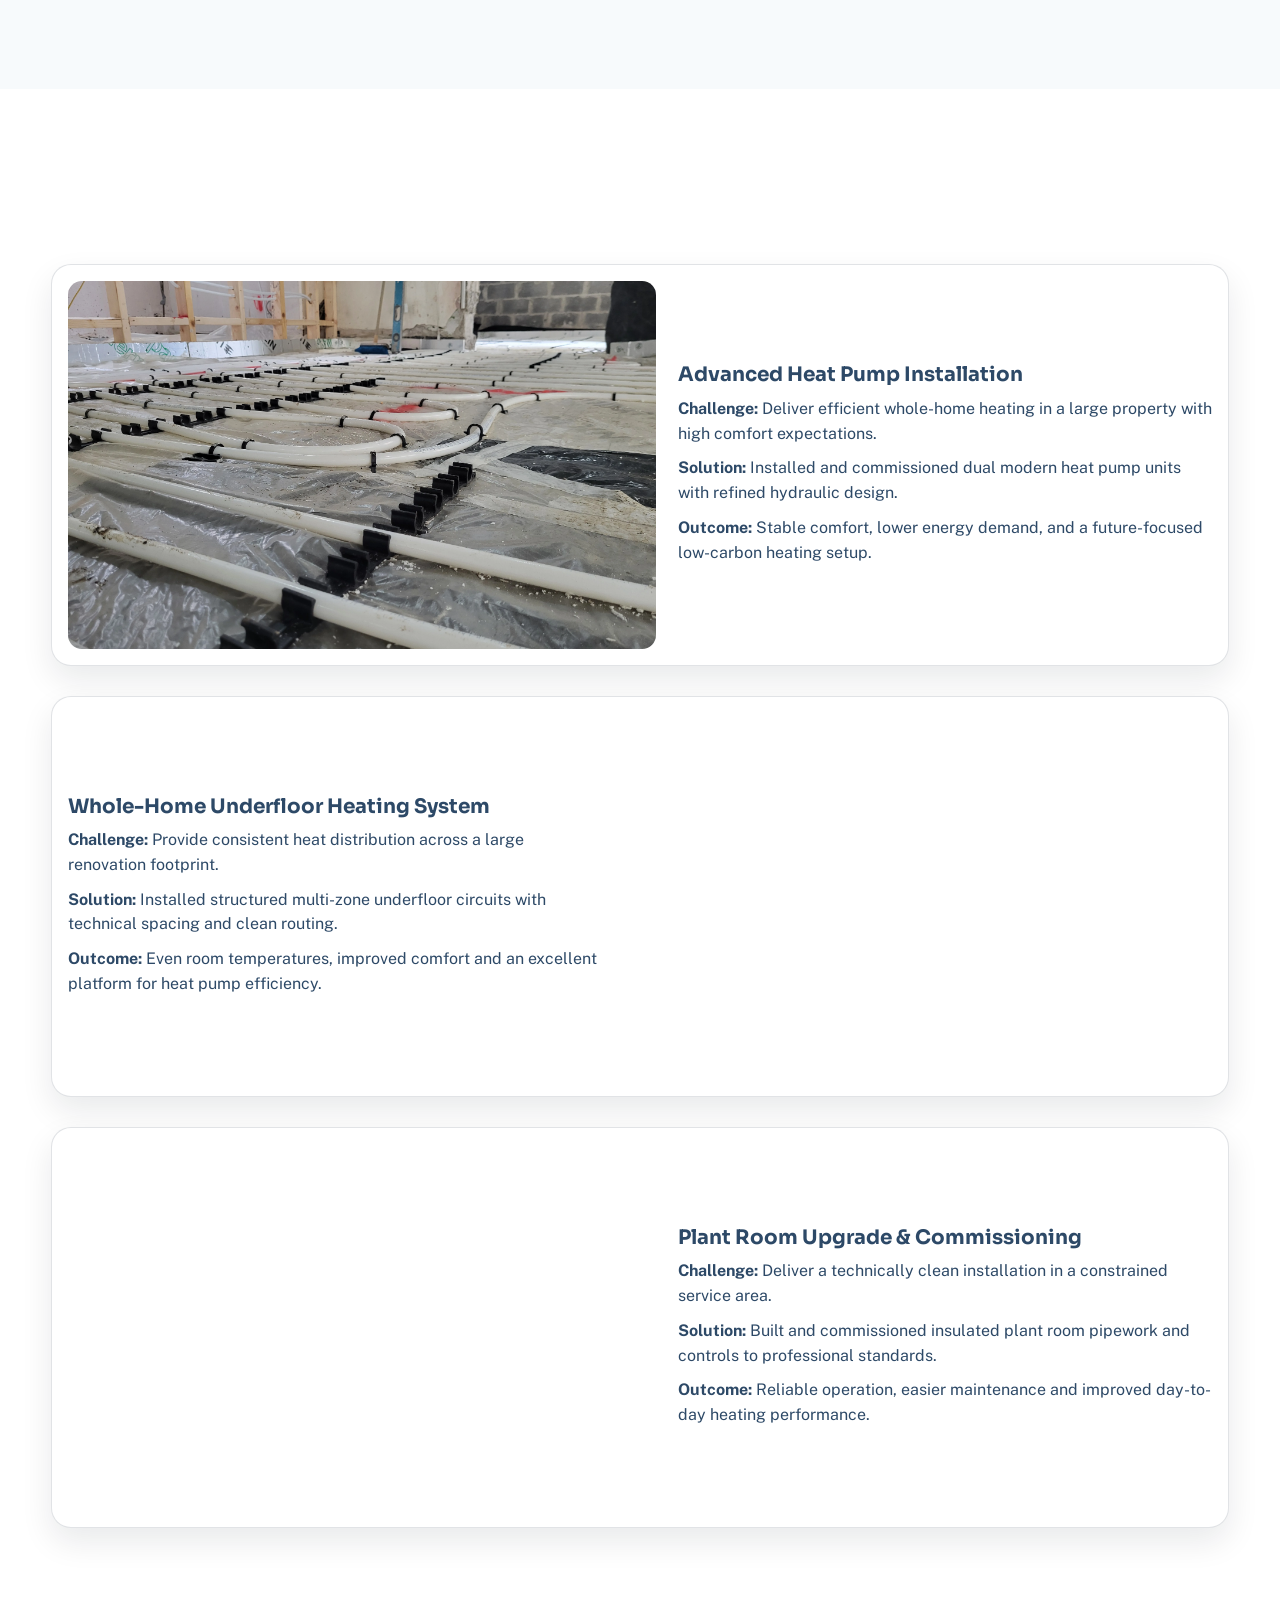
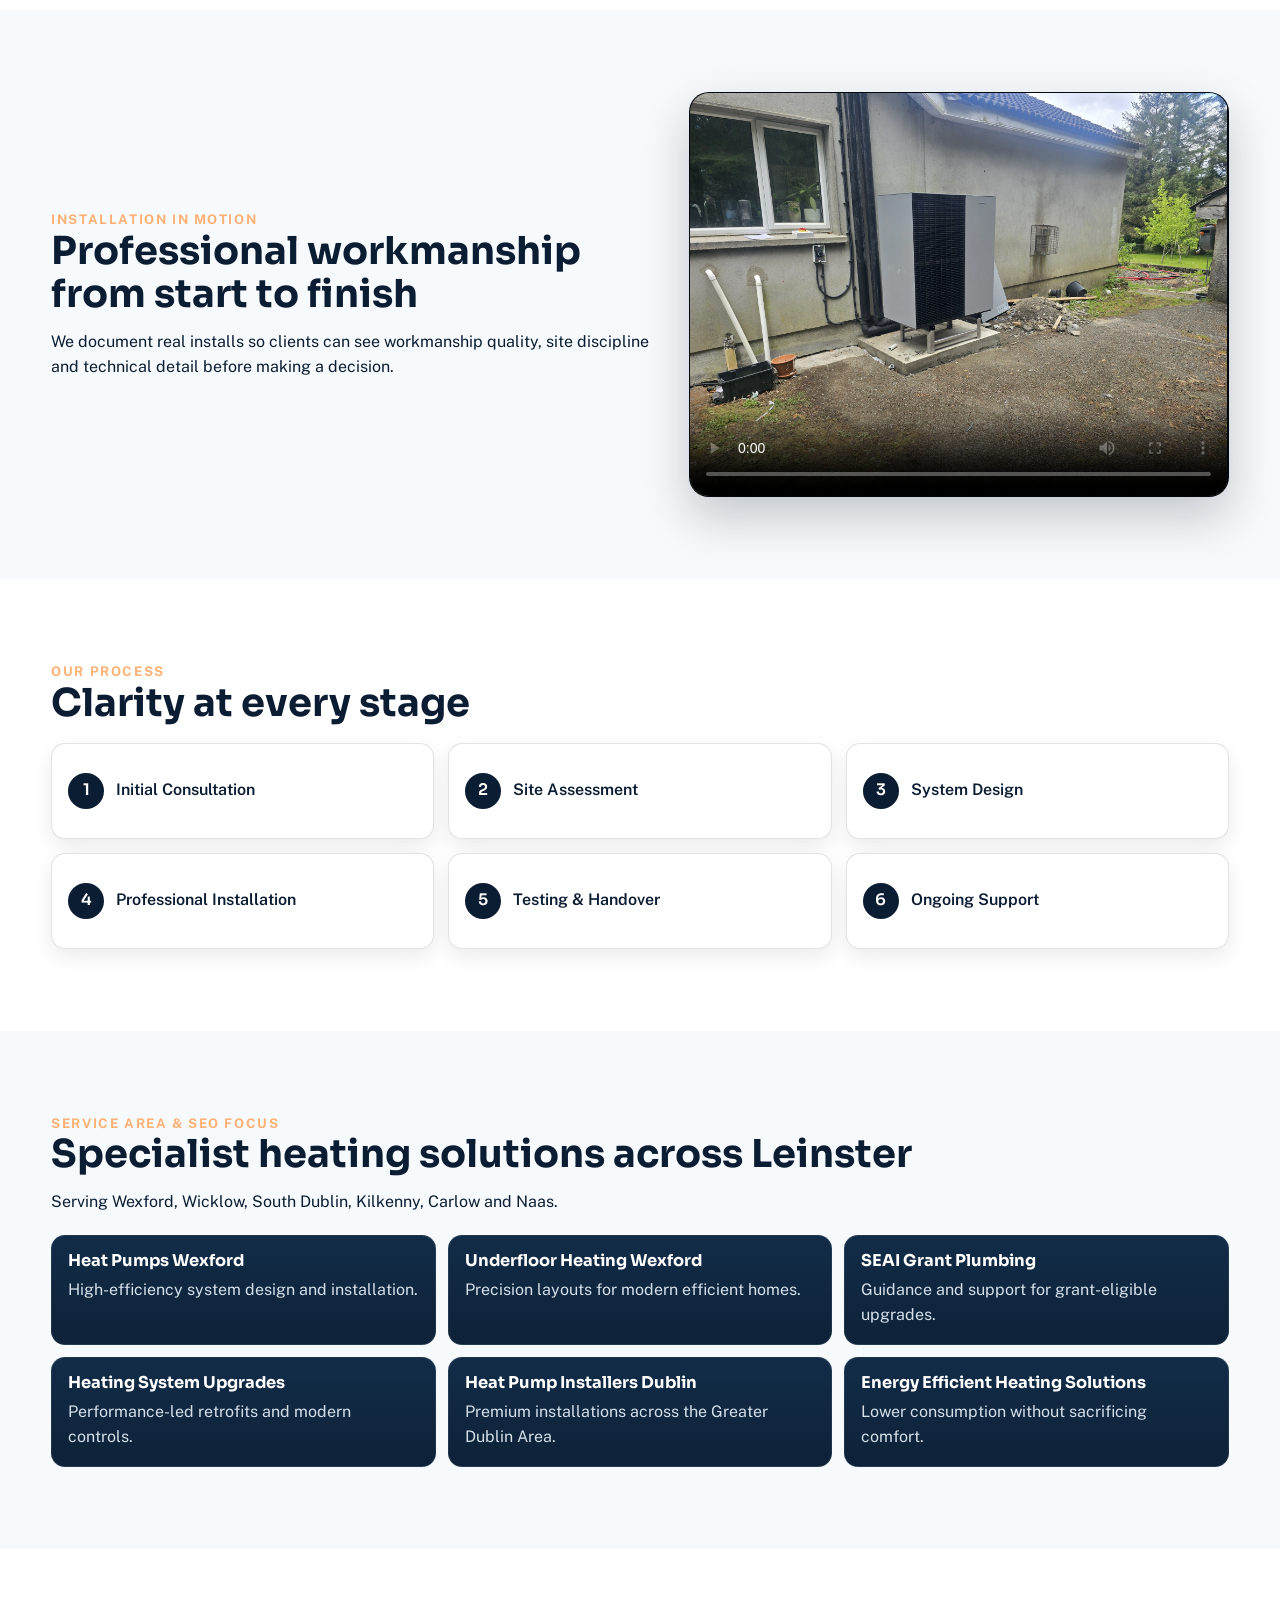
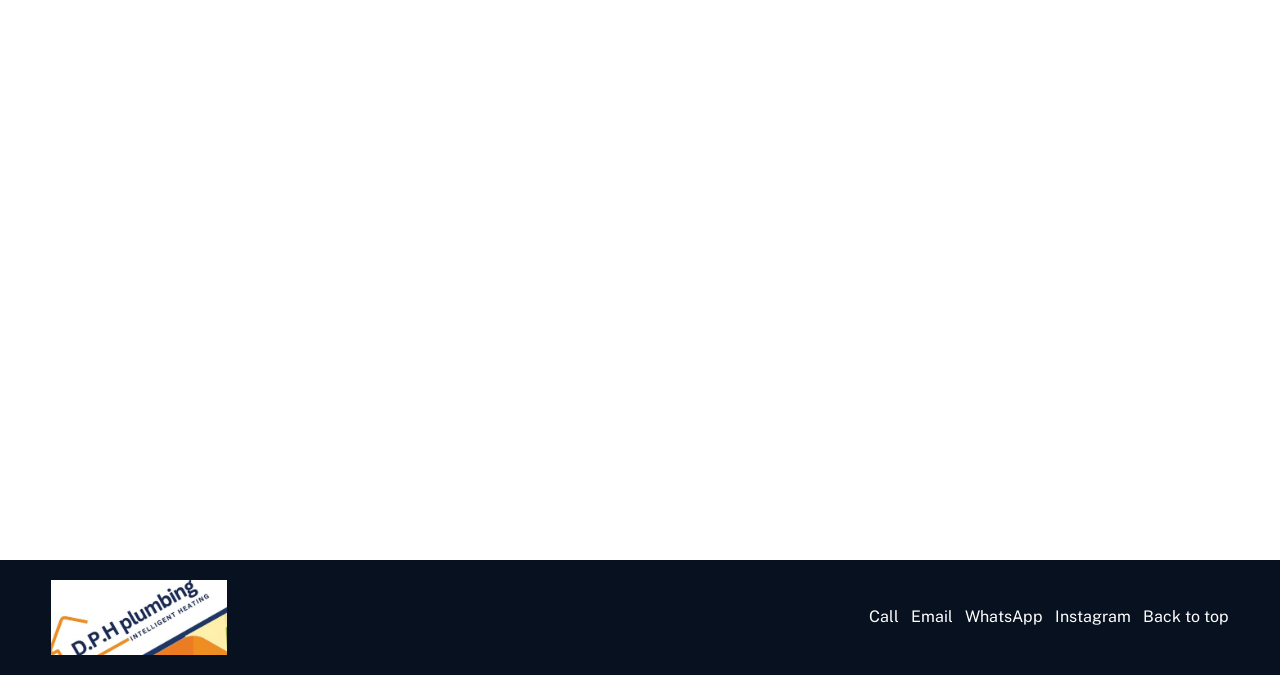
==== commit 536804bf: "mobile header" ====
--- a/index.html
+++ b/index.html
@@ -1,4 +1,4 @@
-<!doctype html>
+﻿<!doctype html>
 <html lang="en">
 <head>
   <meta charset="UTF-8">
@@ -43,8 +43,8 @@
       <a class="btn btn-solid btn-small" href="tel:+353872545939">Call 087 2545939</a>
       <div class="mobile-header-actions" aria-label="Mobile quick actions">
         <a class="mobile-icon-btn" href="tel:+353872545939" aria-label="Call DPH">Call</a>
-        <a class="mobile-icon-btn wa" href="https://wa.me/353872545939" target="_blank" rel="noopener" aria-label="WhatsApp DPH">WA</a>
-        <a class="mobile-icon-btn" href="https://www.instagram.com/shanedunnewx/" target="_blank" rel="noopener" aria-label="Instagram">IG</a>
+        <a class="mobile-icon-btn wa" href="https://wa.me/353872545939" target="_blank" rel="noopener" aria-label="WhatsApp DPH">Chat</a>
+        <a class="mobile-icon-btn" href="https://www.instagram.com/shanedunnewx/" target="_blank" rel="noopener" aria-label="Instagram">Insta</a>
         <button class="mobile-icon-btn menu mobile-menu-toggle js-mobile-menu-toggle" type="button" aria-expanded="false" aria-controls="main-navigation">Menu</button>
       </div>
     </div>
@@ -298,3 +298,4 @@
   <script src="script.js" defer></script>
 </body>
 </html>
+
--- a/styles.css
+++ b/styles.css
@@ -619,11 +619,11 @@
   display: none;
   margin-left: auto;
   align-items: center;
-  gap: 8px;
+  gap: 6px;
 }
 
 .mobile-icon-btn {
-  min-width: 44px;
+  min-width: 46px;
   min-height: 44px;
   border-radius: 999px;
   border: 1px solid rgba(255, 255, 255, 0.28);
@@ -631,11 +631,11 @@
   color: #fff;
   text-decoration: none;
   font-weight: 700;
-  font-size: 0.78rem;
+  font-size: 0.72rem;
   display: inline-flex;
   align-items: center;
   justify-content: center;
-  padding: 0 10px;
+  padding: 0 8px;
 }
 
 .mobile-icon-btn.wa {
@@ -652,7 +652,7 @@
 }
 
 .mobile-icon-btn.menu {
-  min-width: 56px;
+  min-width: 54px;
 }
 
 .mobile-icon-btn:hover {
@@ -714,7 +714,7 @@
   }
 
   .brand-logo {
-    width: min(46vw, 190px);
+    width: min(40vw, 168px);
   }
 
   .mobile-header-actions {
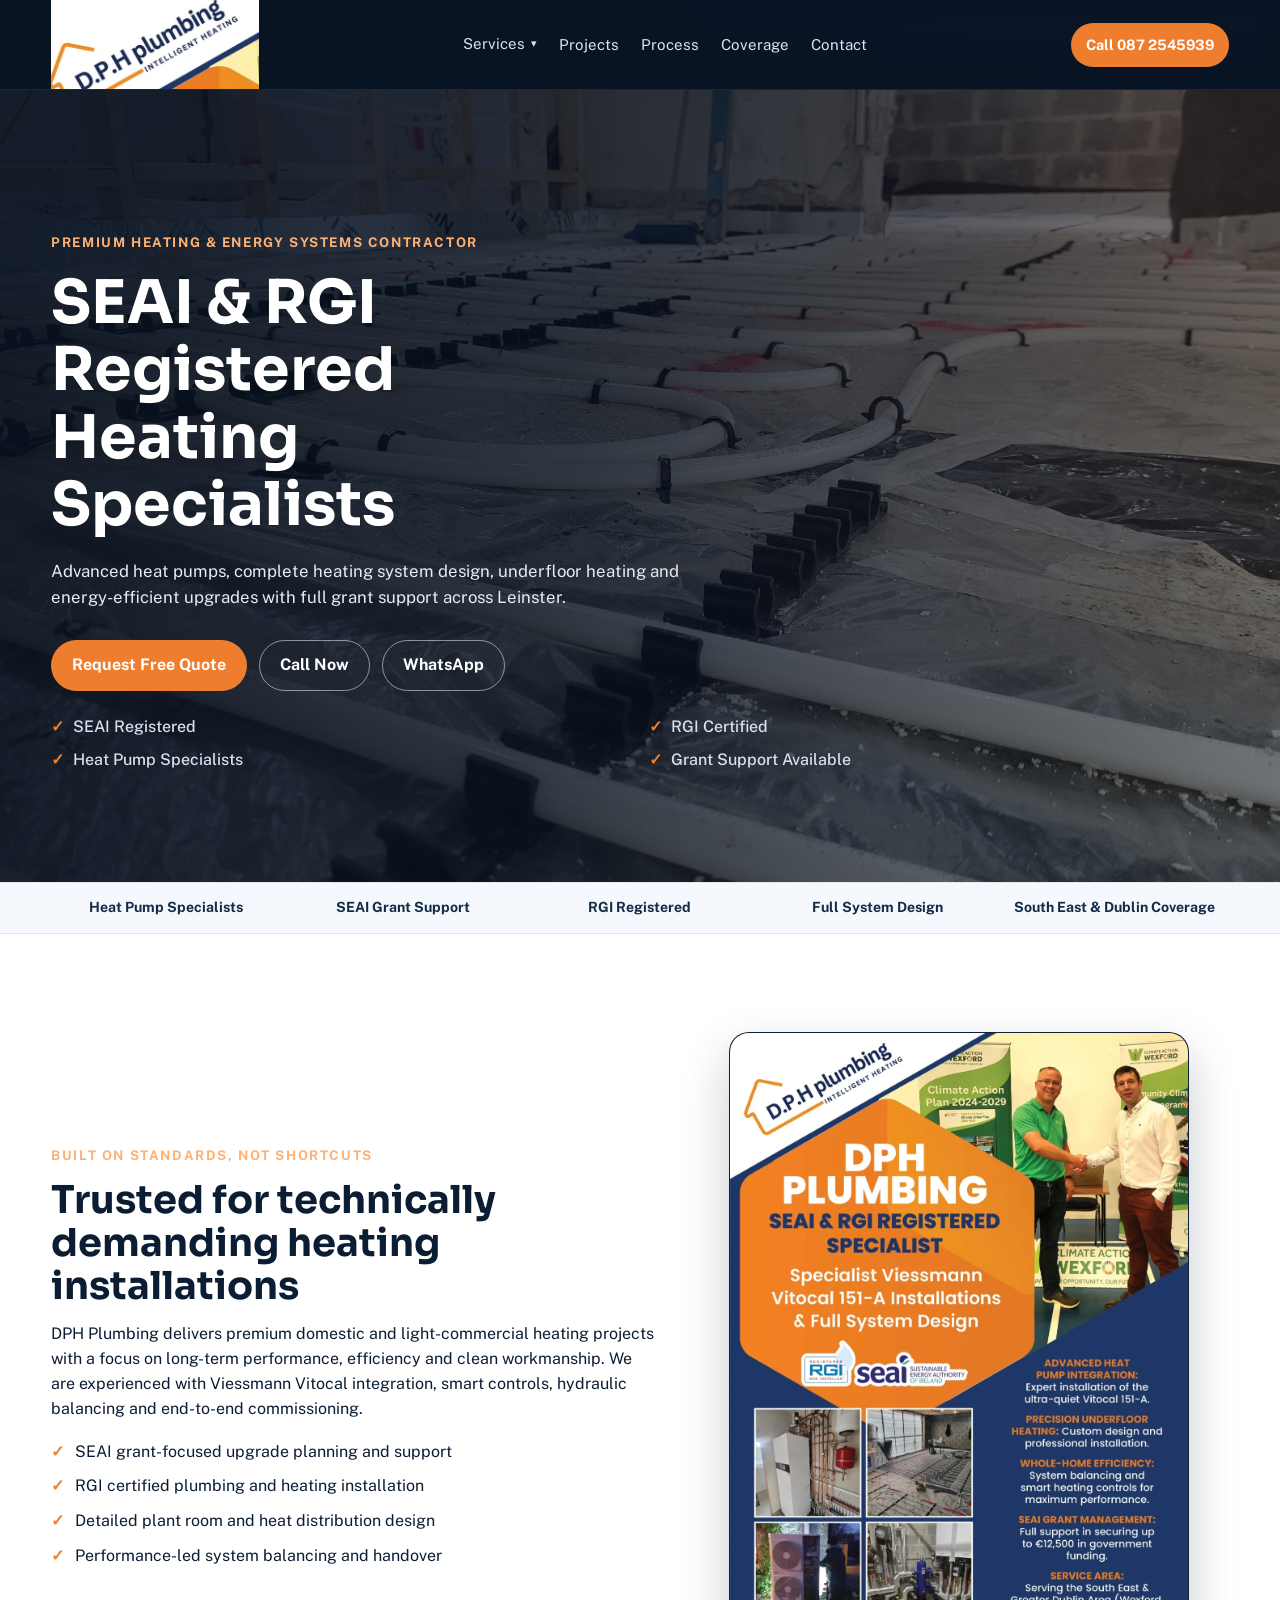
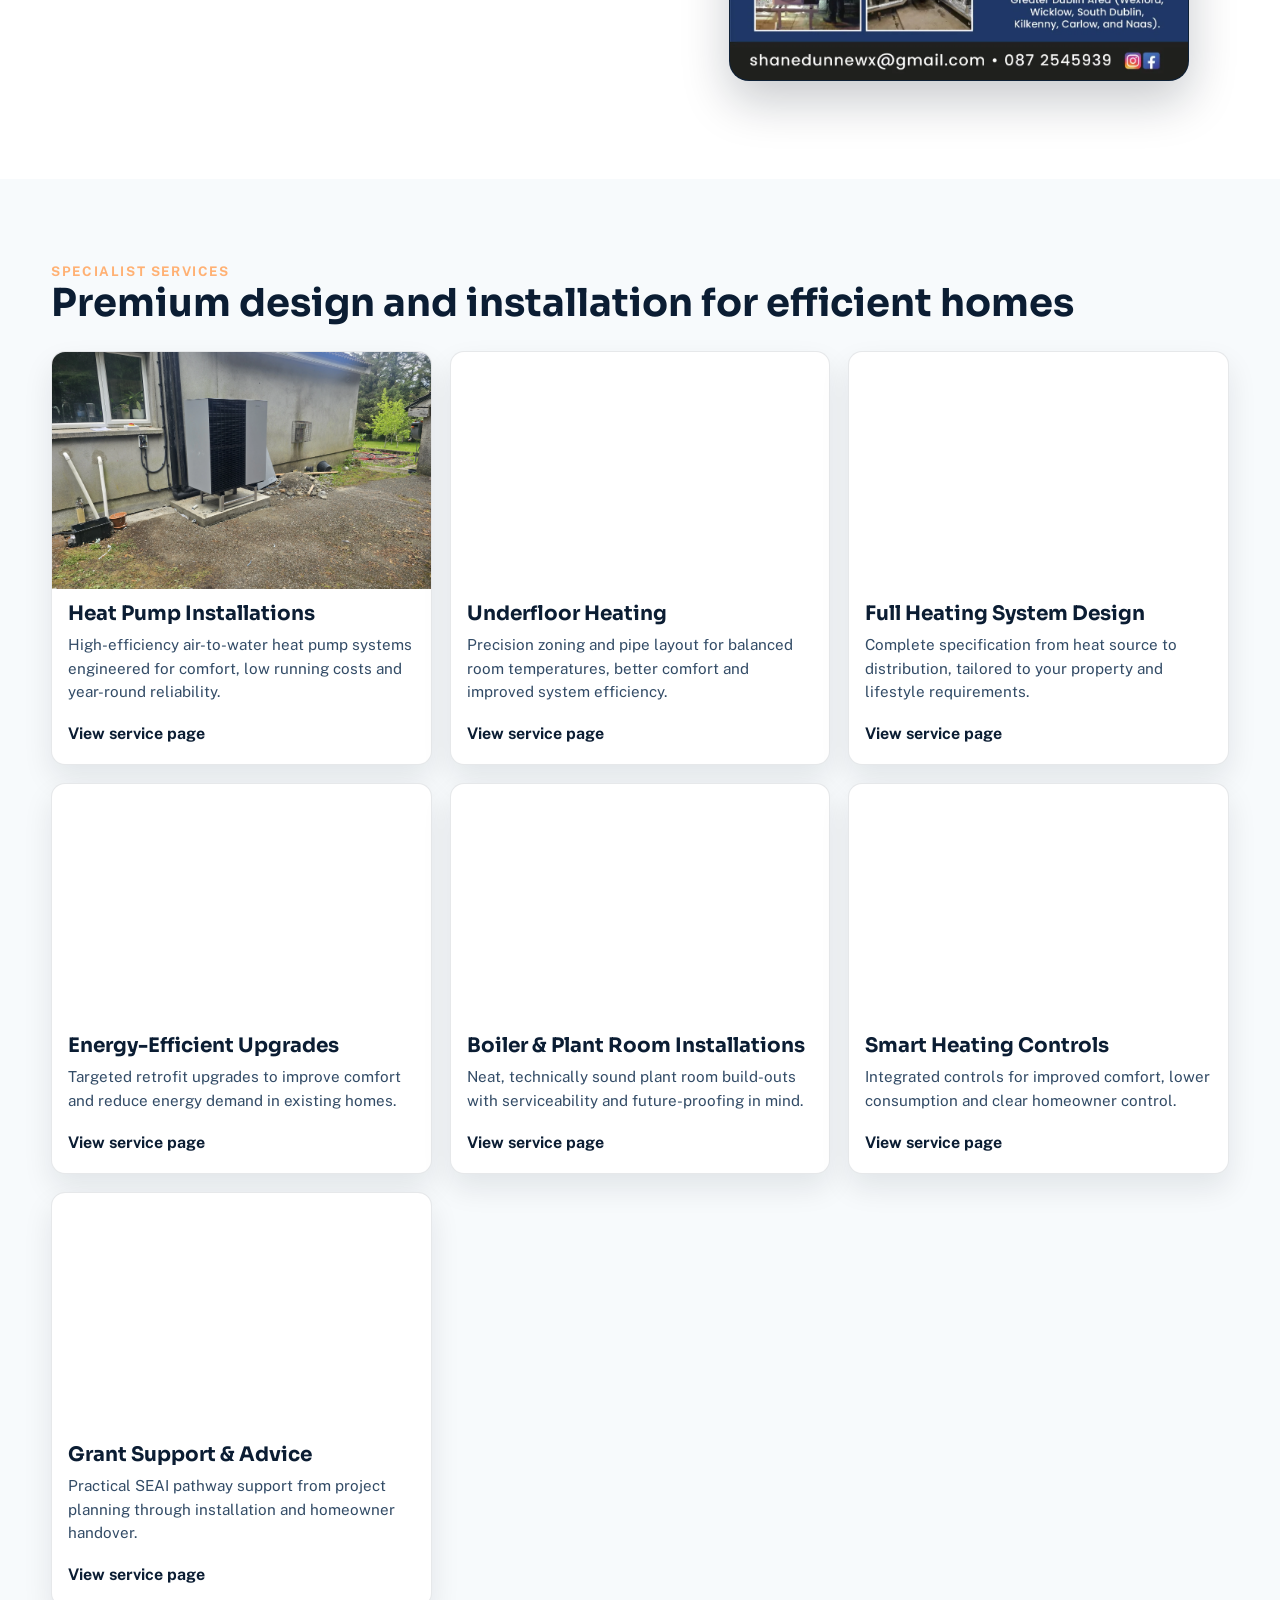
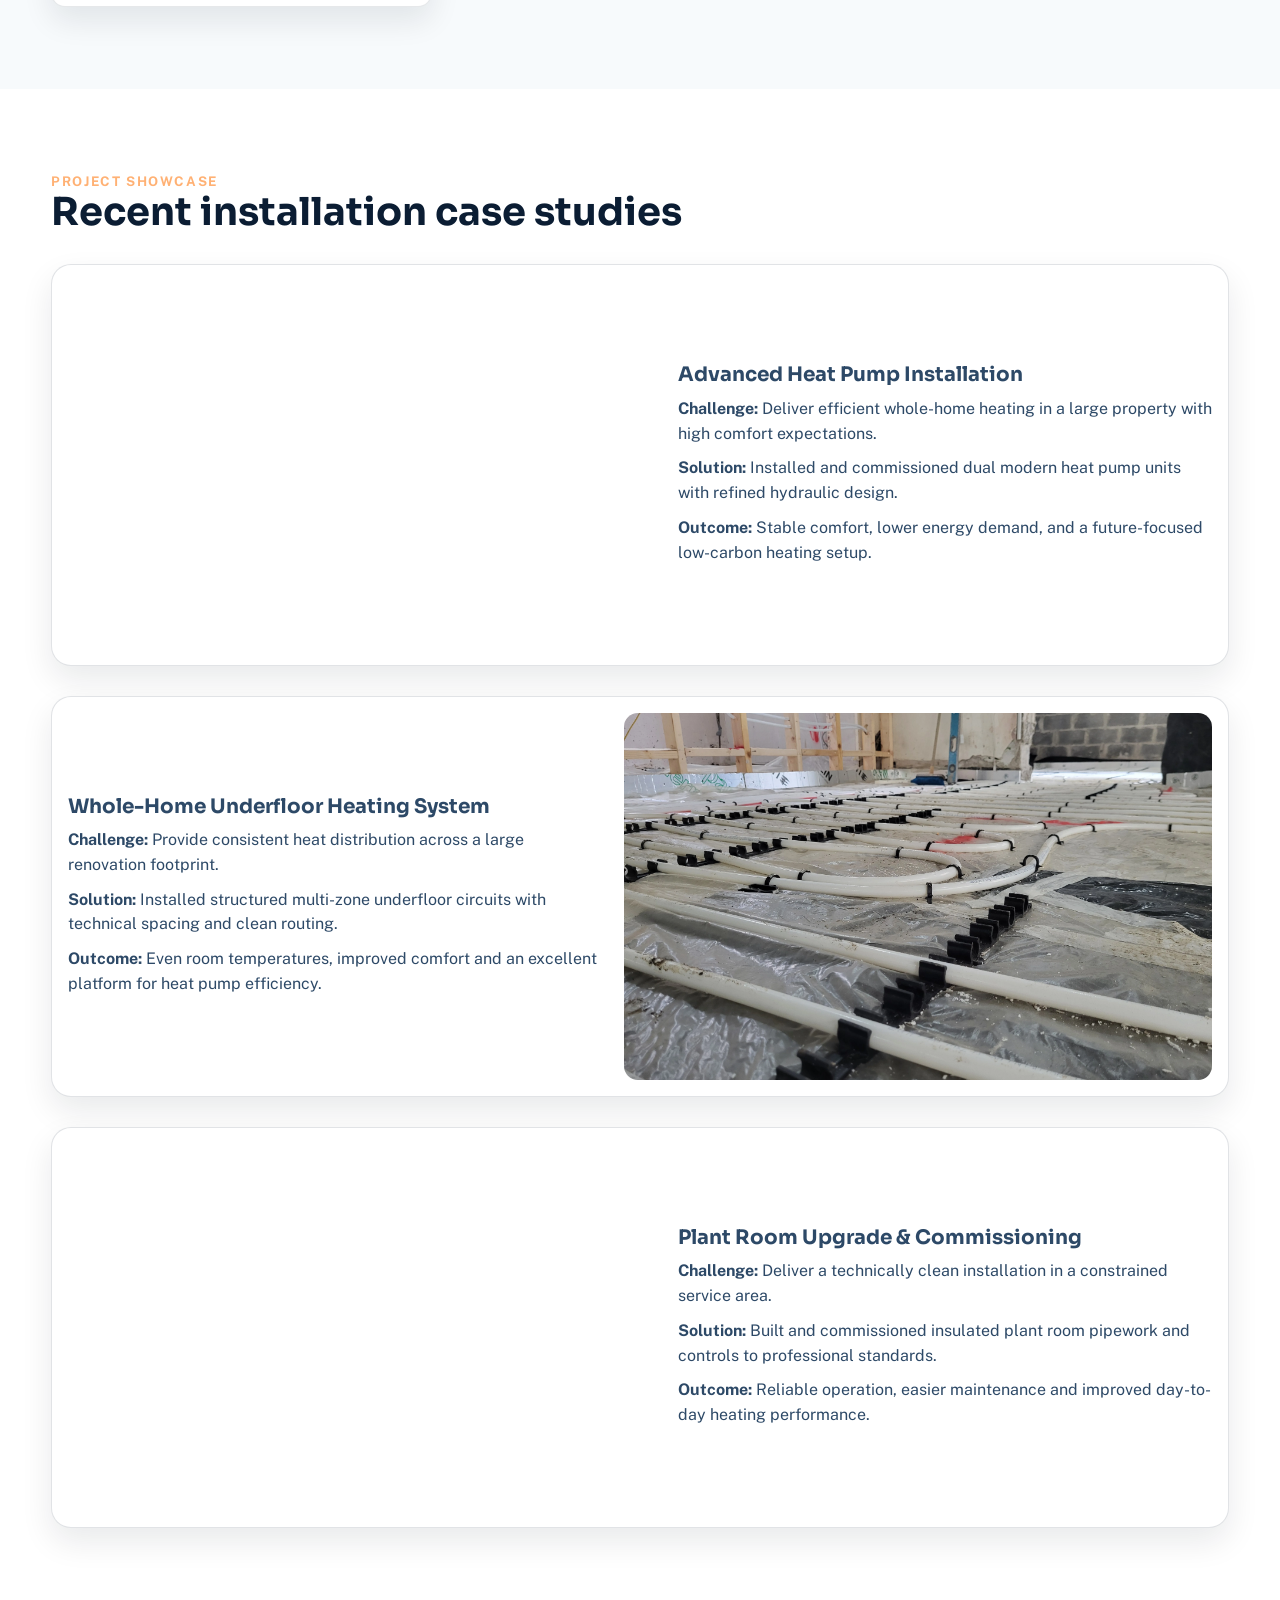
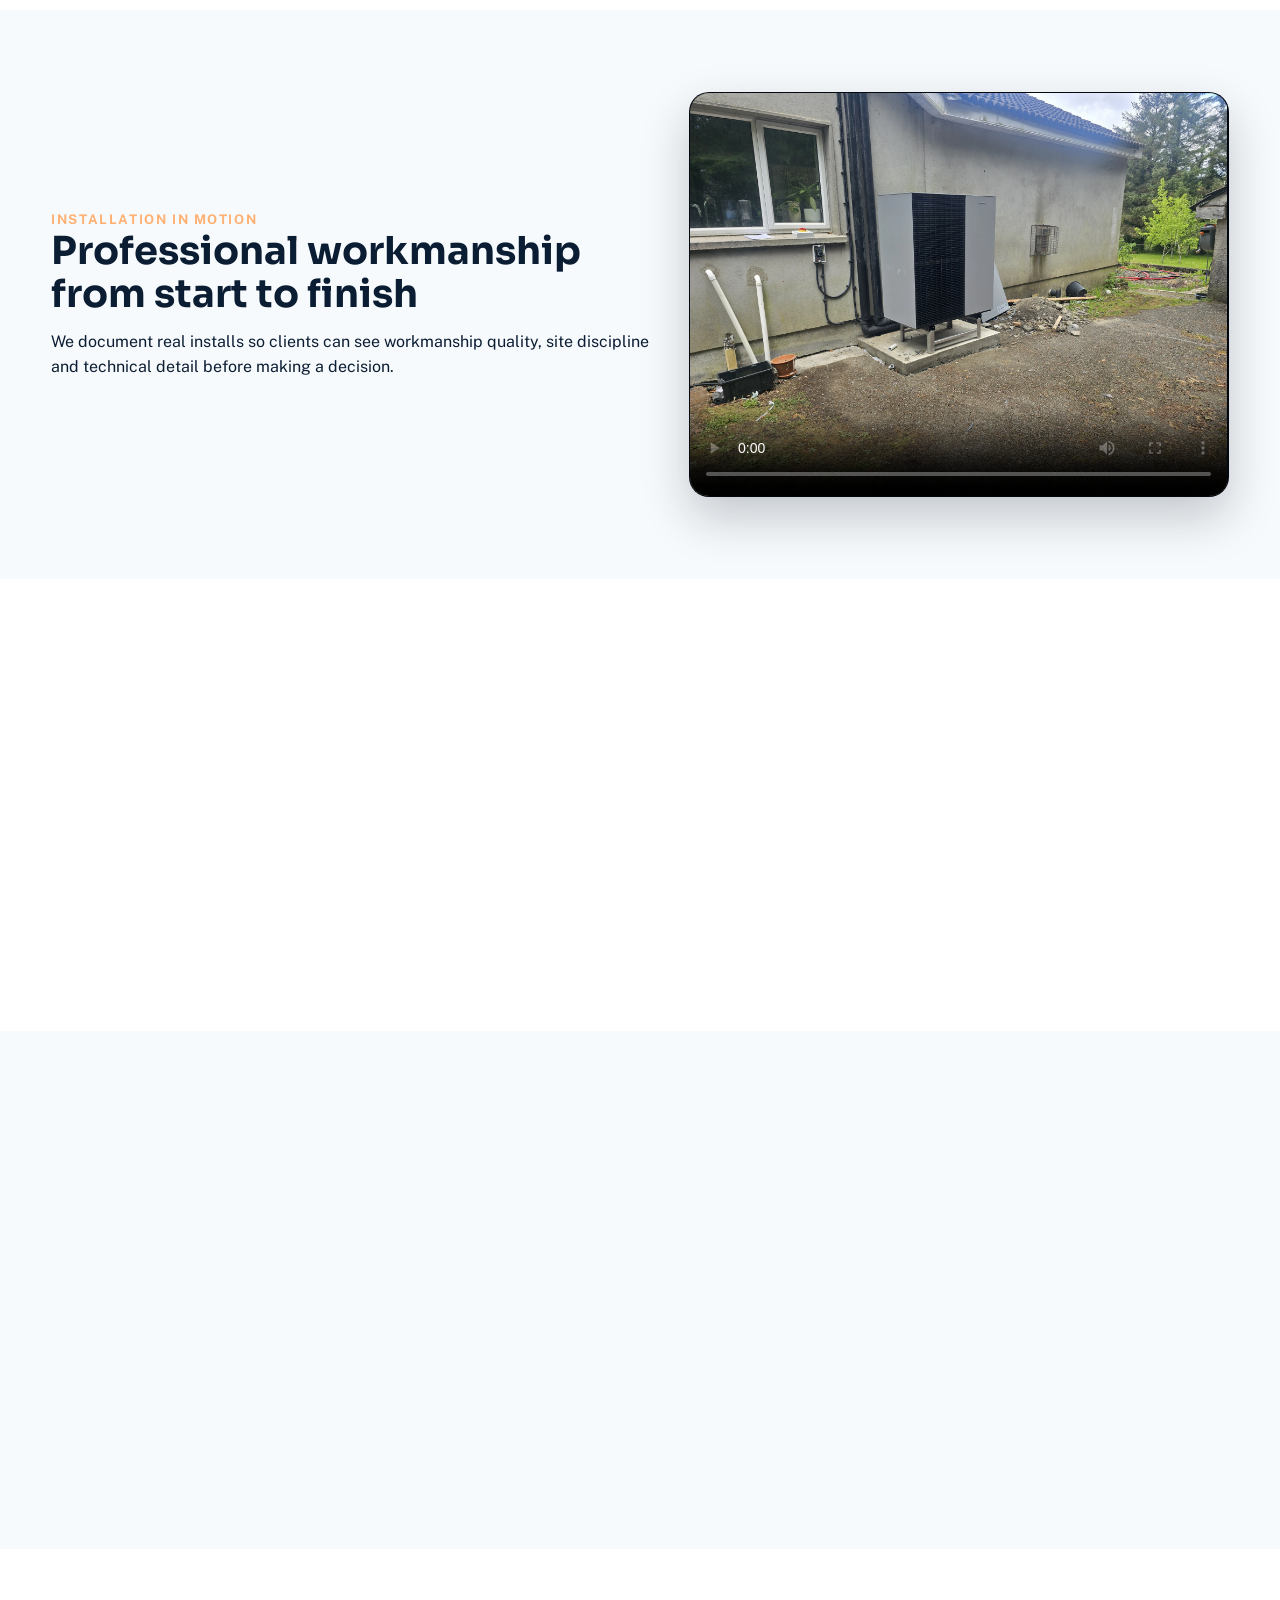
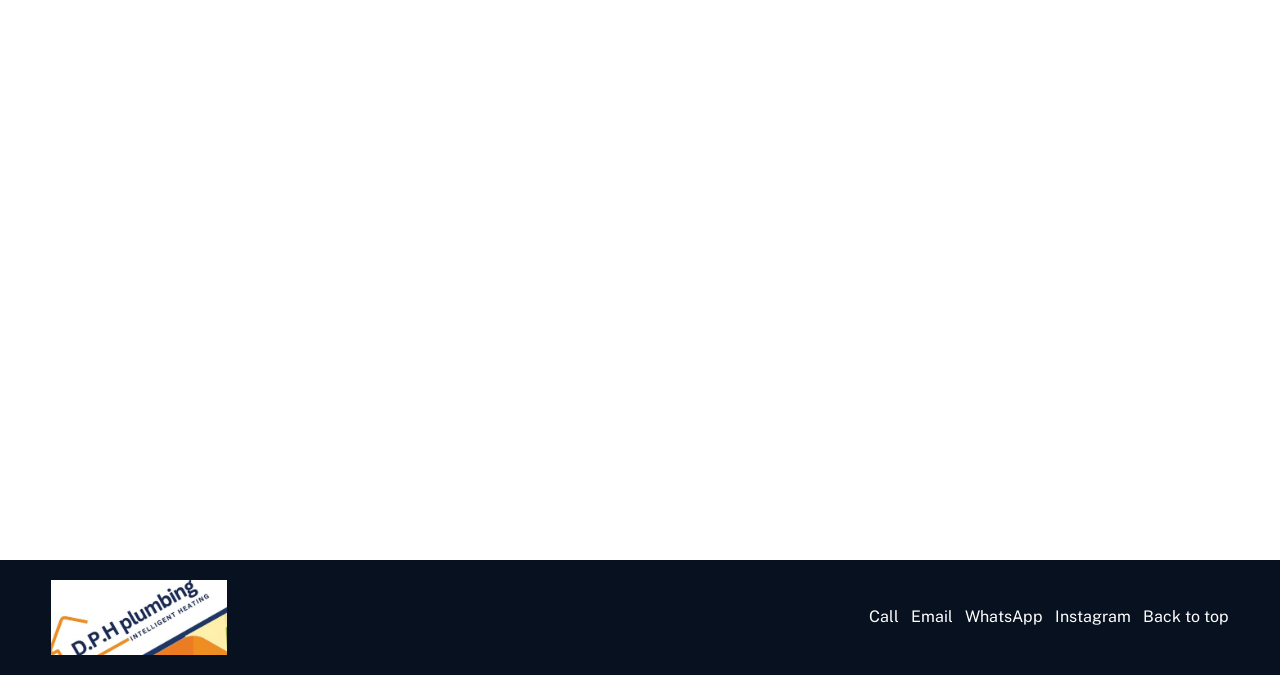
==== commit 1df556b7: "image swap" ====
--- a/index.html
+++ b/index.html
@@ -163,7 +163,7 @@
 
         <article class="case reveal">
           <div class="case-media">
-            <img src="assets/media/20240926_125245.webp" alt="Advanced dual heat pump installation at premium home" loading="lazy" decoding="async">
+            <img src="assets/media/20250617_184720-fixed.jpg" alt="Advanced dual heat pump installation at premium home" loading="lazy" decoding="async">
           </div>
           <div class="case-content">
             <h3>Advanced Heat Pump Installation</h3>
@@ -175,7 +175,7 @@
 
         <article class="case reverse reveal">
           <div class="case-media">
-            <img src="assets/media/20250617_184720-fixed.jpg" alt="Whole-home underfloor heating installation" loading="lazy" decoding="async">
+            <img src="assets/media/20240926_125245.webp" alt="Whole-home underfloor heating installation" loading="lazy" decoding="async">
           </div>
           <div class="case-content">
             <h3>Whole-Home Underfloor Heating System</h3>
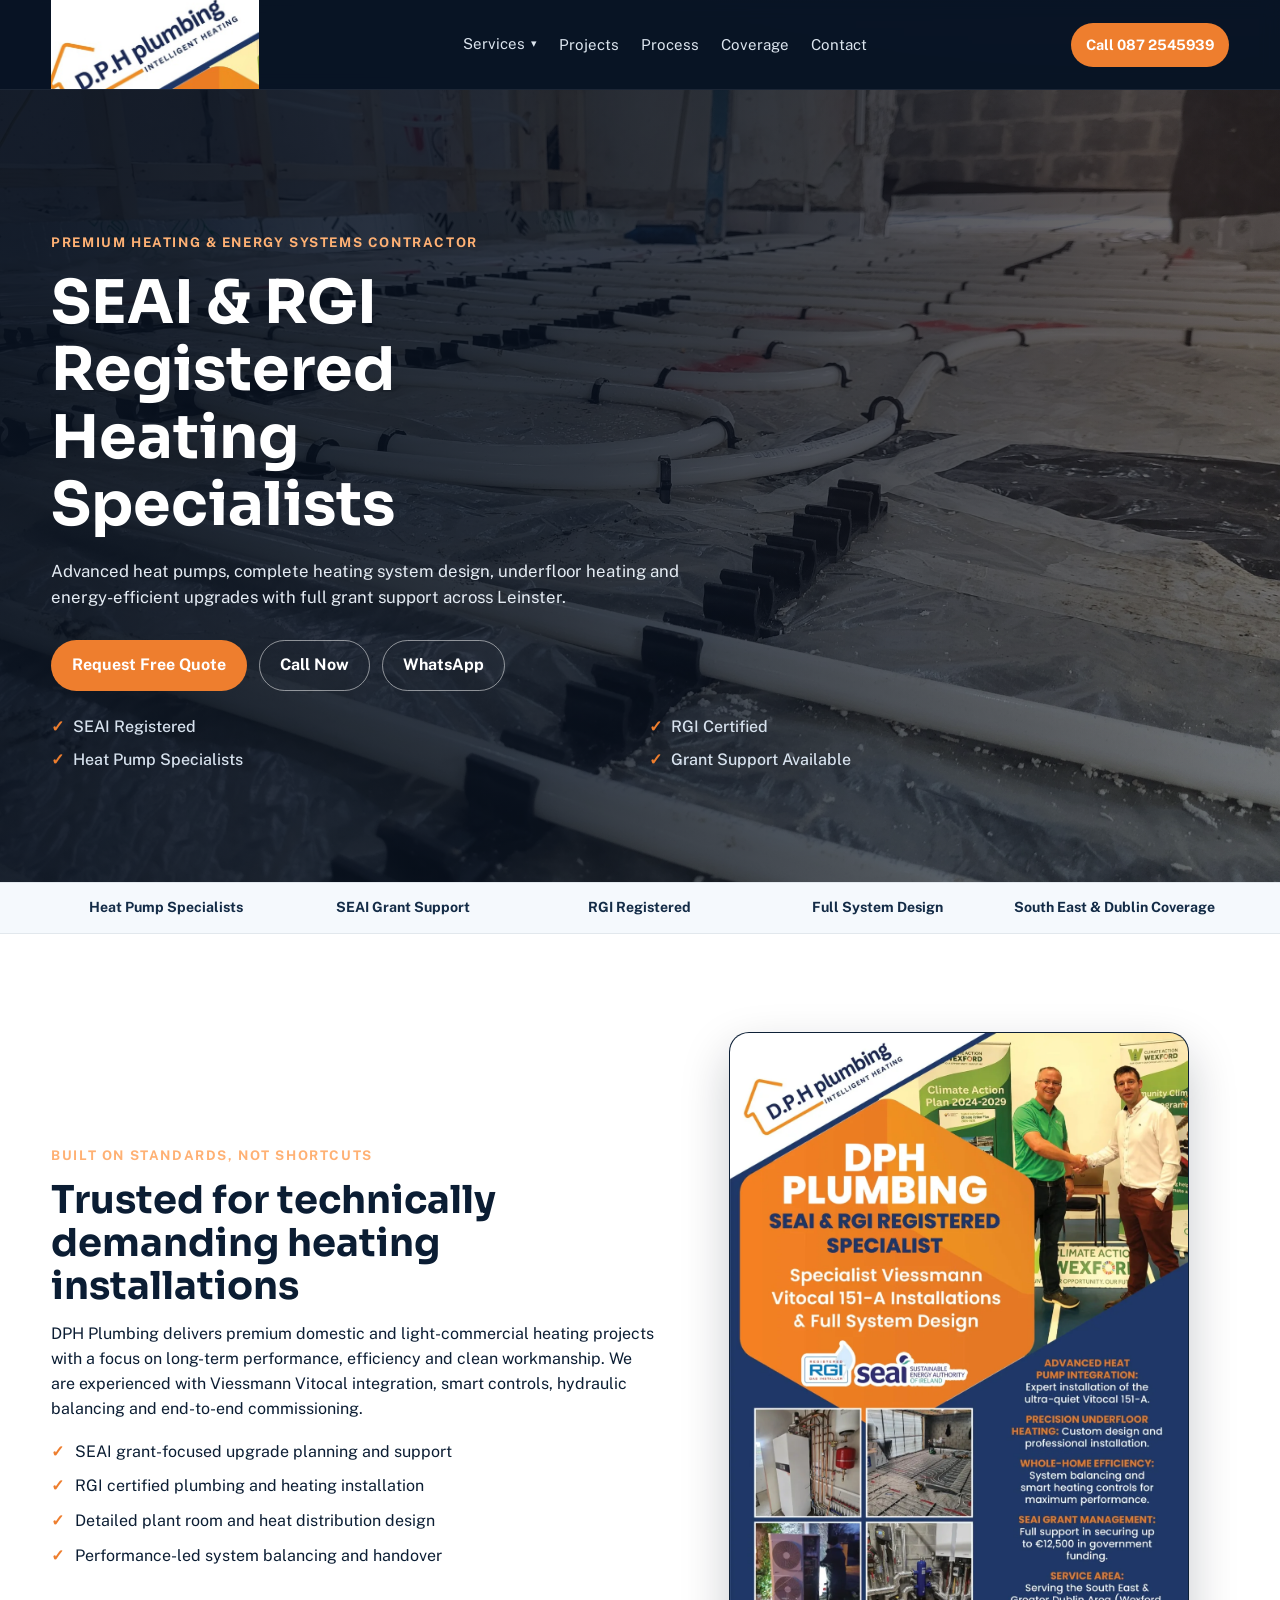
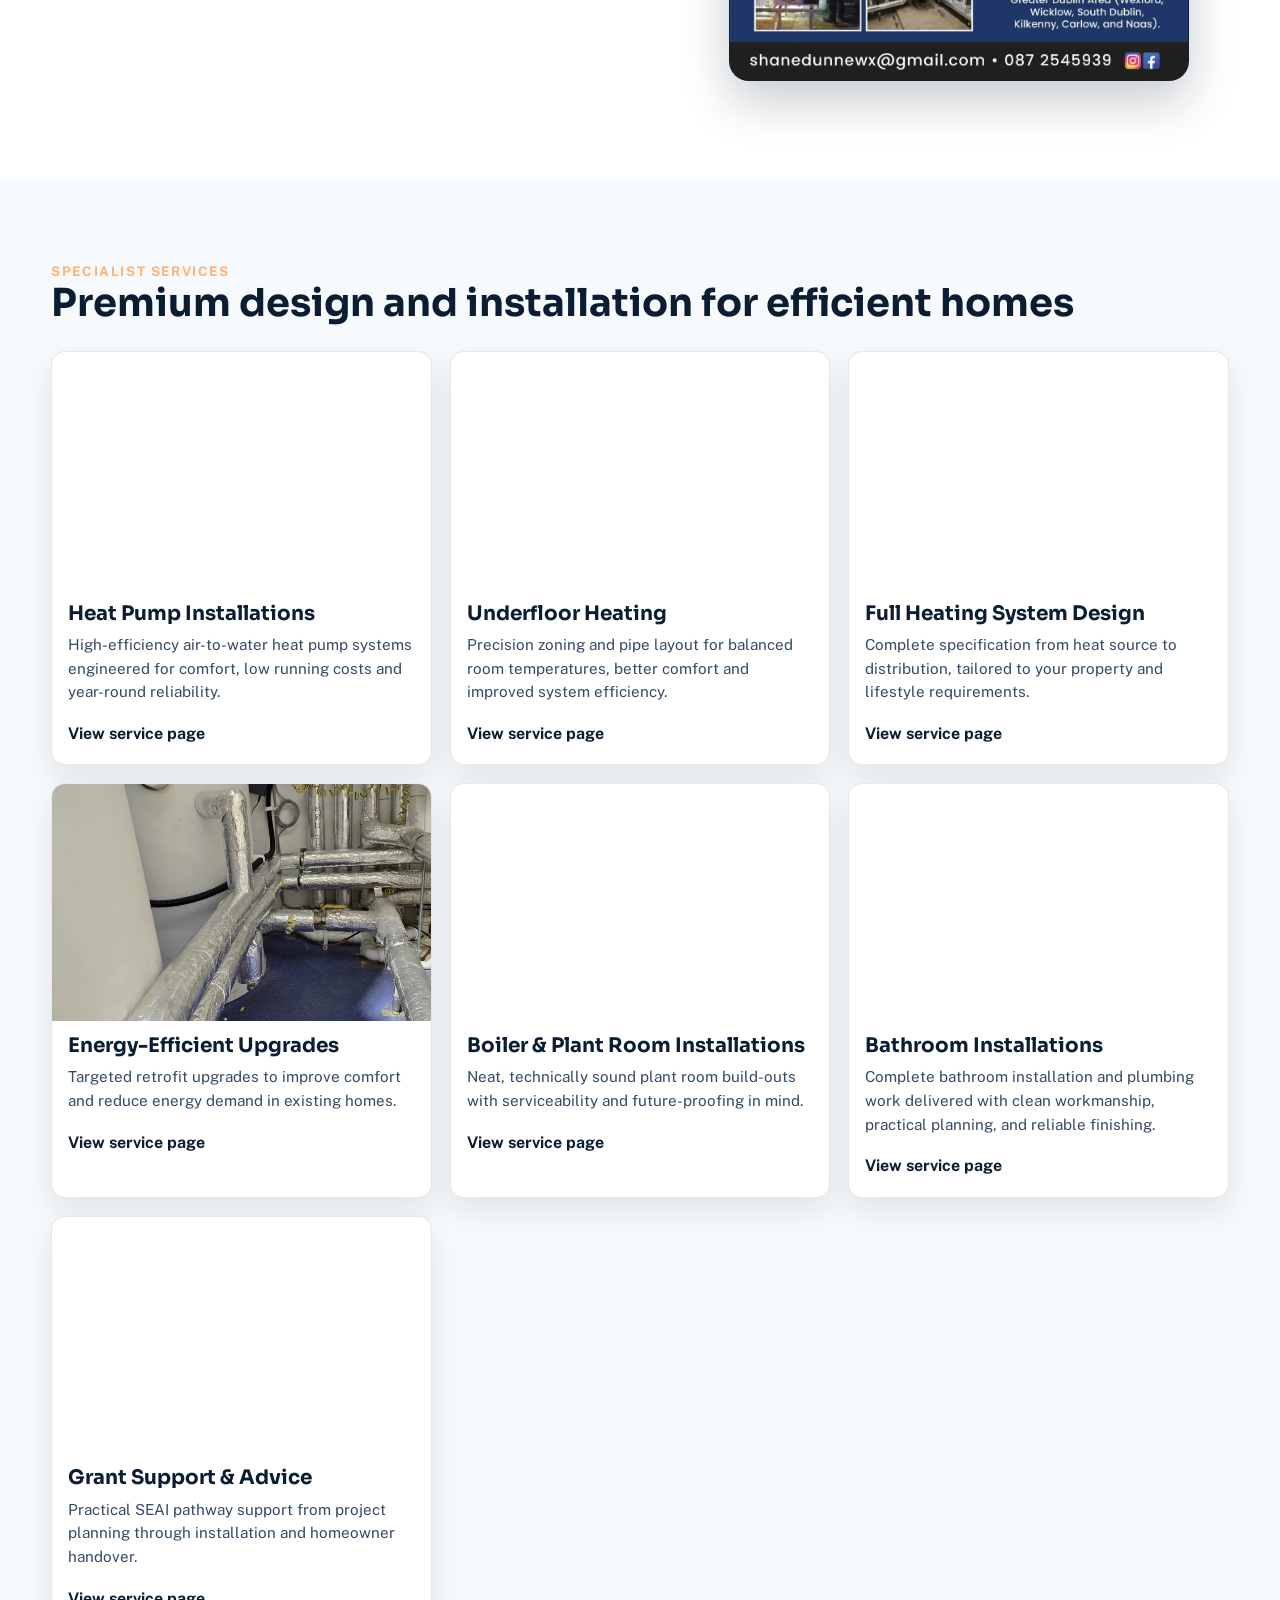
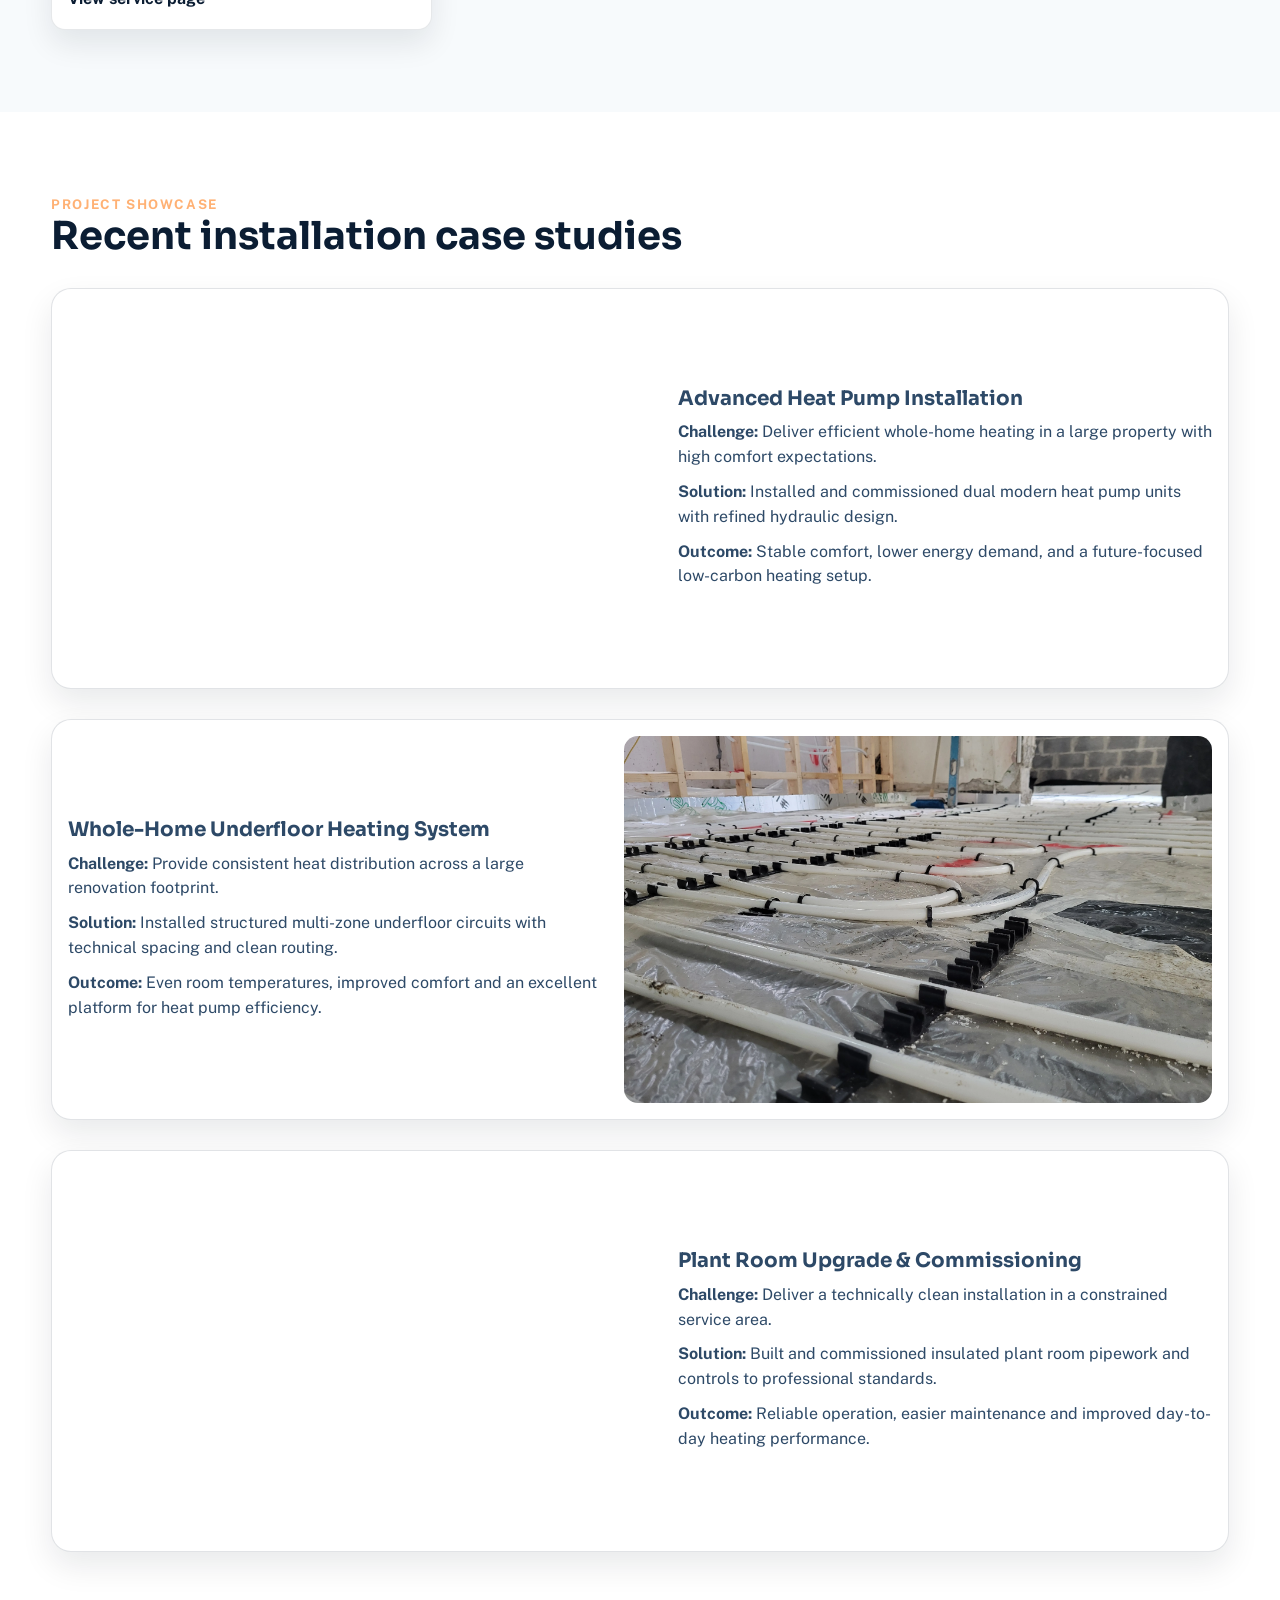
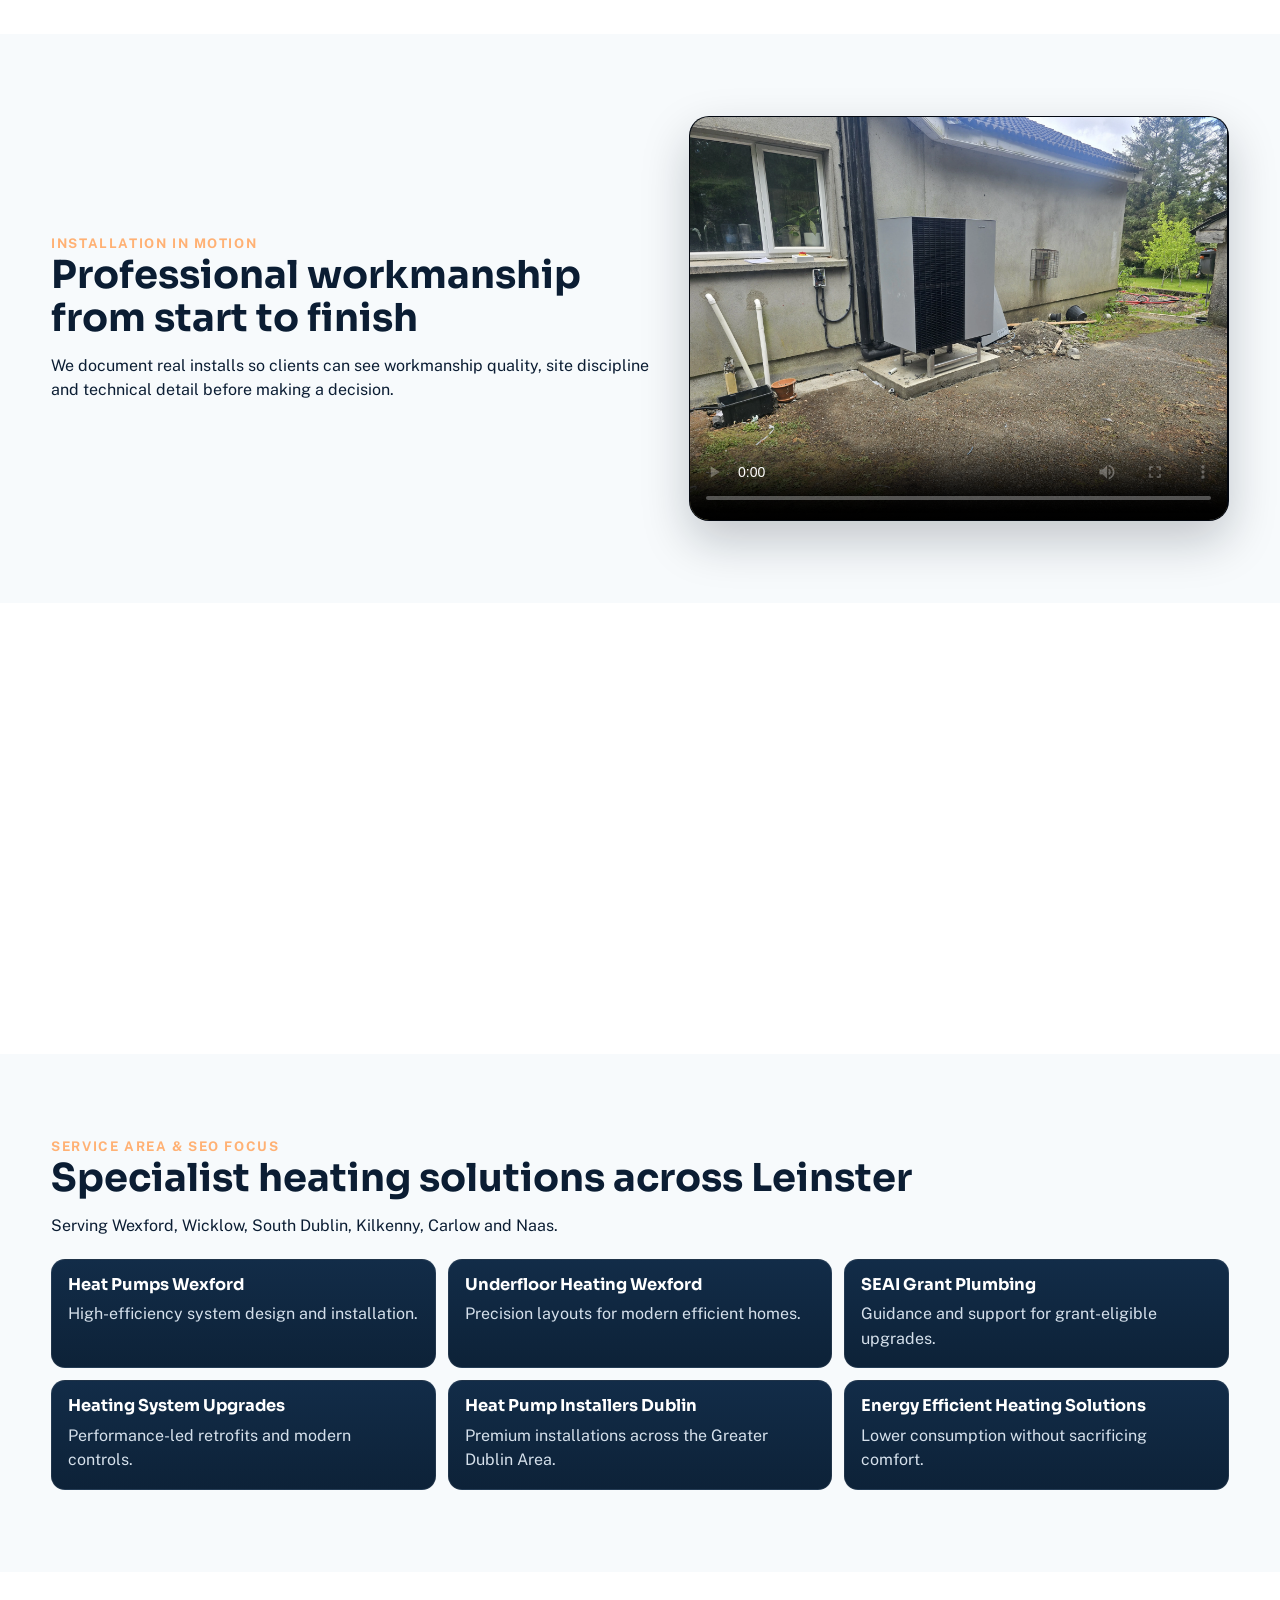
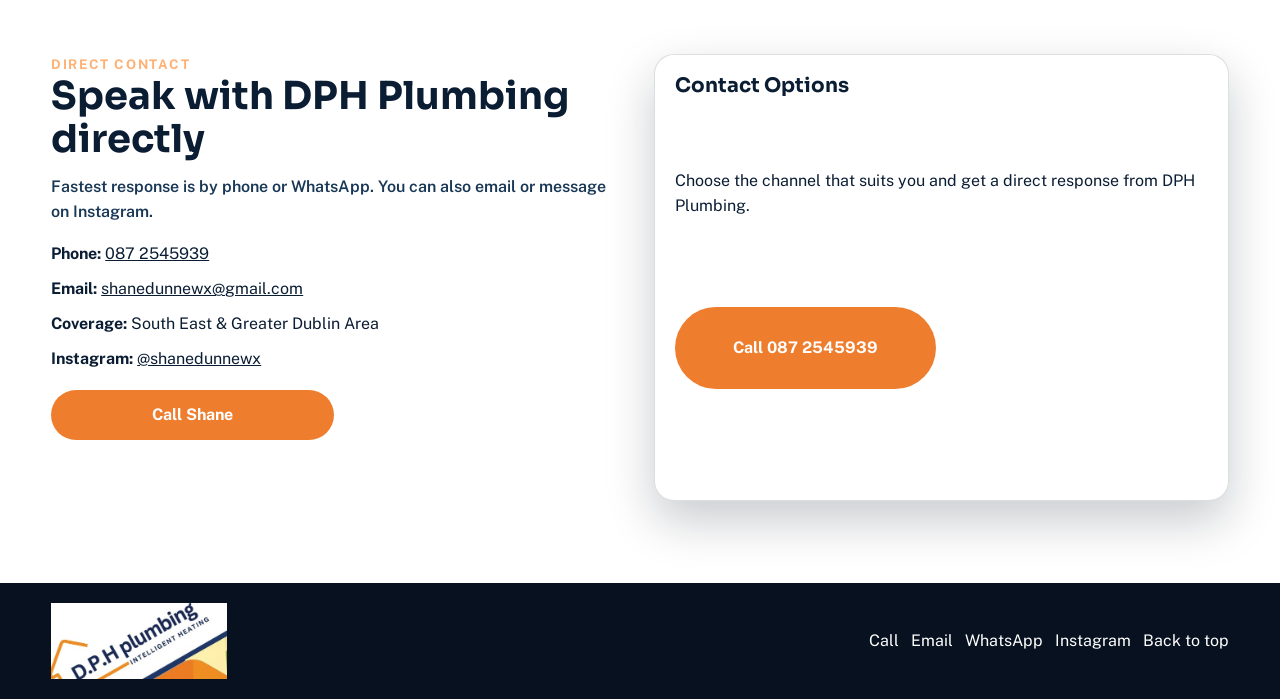
==== commit 2fb77ebe: "service subpage improvements and bathroom added" ====
--- a/index.html
+++ b/index.html
@@ -31,7 +31,7 @@
             <a href="heating-system-design.html">Full Heating System Design</a>
             <a href="energy-efficient-upgrades.html">Energy-Efficient Upgrades</a>
             <a href="boiler-plant-room-installations.html">Boiler & Plant Room Installations</a>
-            <a href="smart-heating-controls.html">Smart Heating Controls</a>
+            <a href="bathroom-installations.html">Bathroom Installations</a>
             <a href="grant-support-advice.html">Grant Support & Advice</a>
           </div>
         </div>
@@ -111,40 +111,40 @@
         <h2 class="reveal">Premium design and installation for efficient homes</h2>
         <div class="service-grid">
           <article class="service-card reveal">
-            <img src="assets/media/20260515_110632.webp" alt="Outdoor heat pump installation" loading="lazy" decoding="async">
+            <img src="assets/media/Heatpumpinstallationcoverphoto.jpeg" alt="Outdoor heat pump installation" loading="lazy" decoding="async">
             <h3>Heat Pump Installations</h3>
             <p>High-efficiency air-to-water heat pump systems engineered for comfort, low running costs and year-round reliability.</p>
             <a class="service-link" href="heat-pump-installations.html">View service page</a>
           </article>
           <article class="service-card reveal">
-            <img src="assets/media/20240926_125308.webp" alt="Underfloor heating pipe layout" loading="lazy" decoding="async">
+            <img src="assets/media/underfloorheating.jpeg" alt="Underfloor heating pipe layout" loading="lazy" decoding="async">
             <h3>Underfloor Heating</h3>
             <p>Precision zoning and pipe layout for balanced room temperatures, better comfort and improved system efficiency.</p>
             <a class="service-link" href="underfloor-heating.html">View service page</a>
           </article>
           <article class="service-card reveal">
-            <img src="assets/media/20260515_121651.webp" alt="Viessmann heating system internals" loading="lazy" decoding="async">
+            <img src="assets/media/Fullheatingsystemdesign.jpeg" alt="Viessmann heating system internals" loading="lazy" decoding="async">
             <h3>Full Heating System Design</h3>
             <p>Complete specification from heat source to distribution, tailored to your property and lifestyle requirements.</p>
             <a class="service-link" href="heating-system-design.html">View service page</a>
           </article>
           <article class="service-card reveal">
-            <img src="assets/media/20250617_184316.webp" alt="Plant room energy-efficient pipework" loading="lazy" decoding="async">
+            <img src="assets/media/energyefficientupgrades.jpeg" alt="Plant room energy-efficient pipework" loading="lazy" decoding="async">
             <h3>Energy-Efficient Upgrades</h3>
             <p>Targeted retrofit upgrades to improve comfort and reduce energy demand in existing homes.</p>
             <a class="service-link" href="energy-efficient-upgrades.html">View service page</a>
           </article>
           <article class="service-card reveal">
-            <img src="assets/media/20240105_160102.webp" alt="Boiler and plant room installation" loading="lazy" decoding="async">
+            <img src="assets/media/boilerandplantroominstallations.jpeg" alt="Boiler and plant room installation" loading="lazy" decoding="async">
             <h3>Boiler & Plant Room Installations</h3>
             <p>Neat, technically sound plant room build-outs with serviceability and future-proofing in mind.</p>
             <a class="service-link" href="boiler-plant-room-installations.html">View service page</a>
           </article>
           <article class="service-card reveal">
-            <img src="assets/media/20250617_184712.webp" alt="Smart heating controls and dual Viessmann units" loading="lazy" decoding="async">
-            <h3>Smart Heating Controls</h3>
-            <p>Integrated controls for improved comfort, lower consumption and clear homeowner control.</p>
-            <a class="service-link" href="smart-heating-controls.html">View service page</a>
+            <img src="assets/media/bathroominstall1.jpeg" alt="Bathroom installation with clean plumbing finishes" loading="lazy" decoding="async">
+            <h3>Bathroom Installations</h3>
+            <p>Complete bathroom installation and plumbing work delivered with clean workmanship, practical planning, and reliable finishing.</p>
+            <a class="service-link" href="bathroom-installations.html">View service page</a>
           </article>
           <article class="service-card reveal">
             <img src="assets/media/20260422_101916.webp" alt="DPH Plumbing grant-support installation works" loading="lazy" decoding="async">
--- a/styles.css
+++ b/styles.css
@@ -378,6 +378,7 @@
   width: 100%;
   aspect-ratio: 16 / 10;
   object-fit: cover;
+  object-position: center;
 }
 
 .service-card h3,
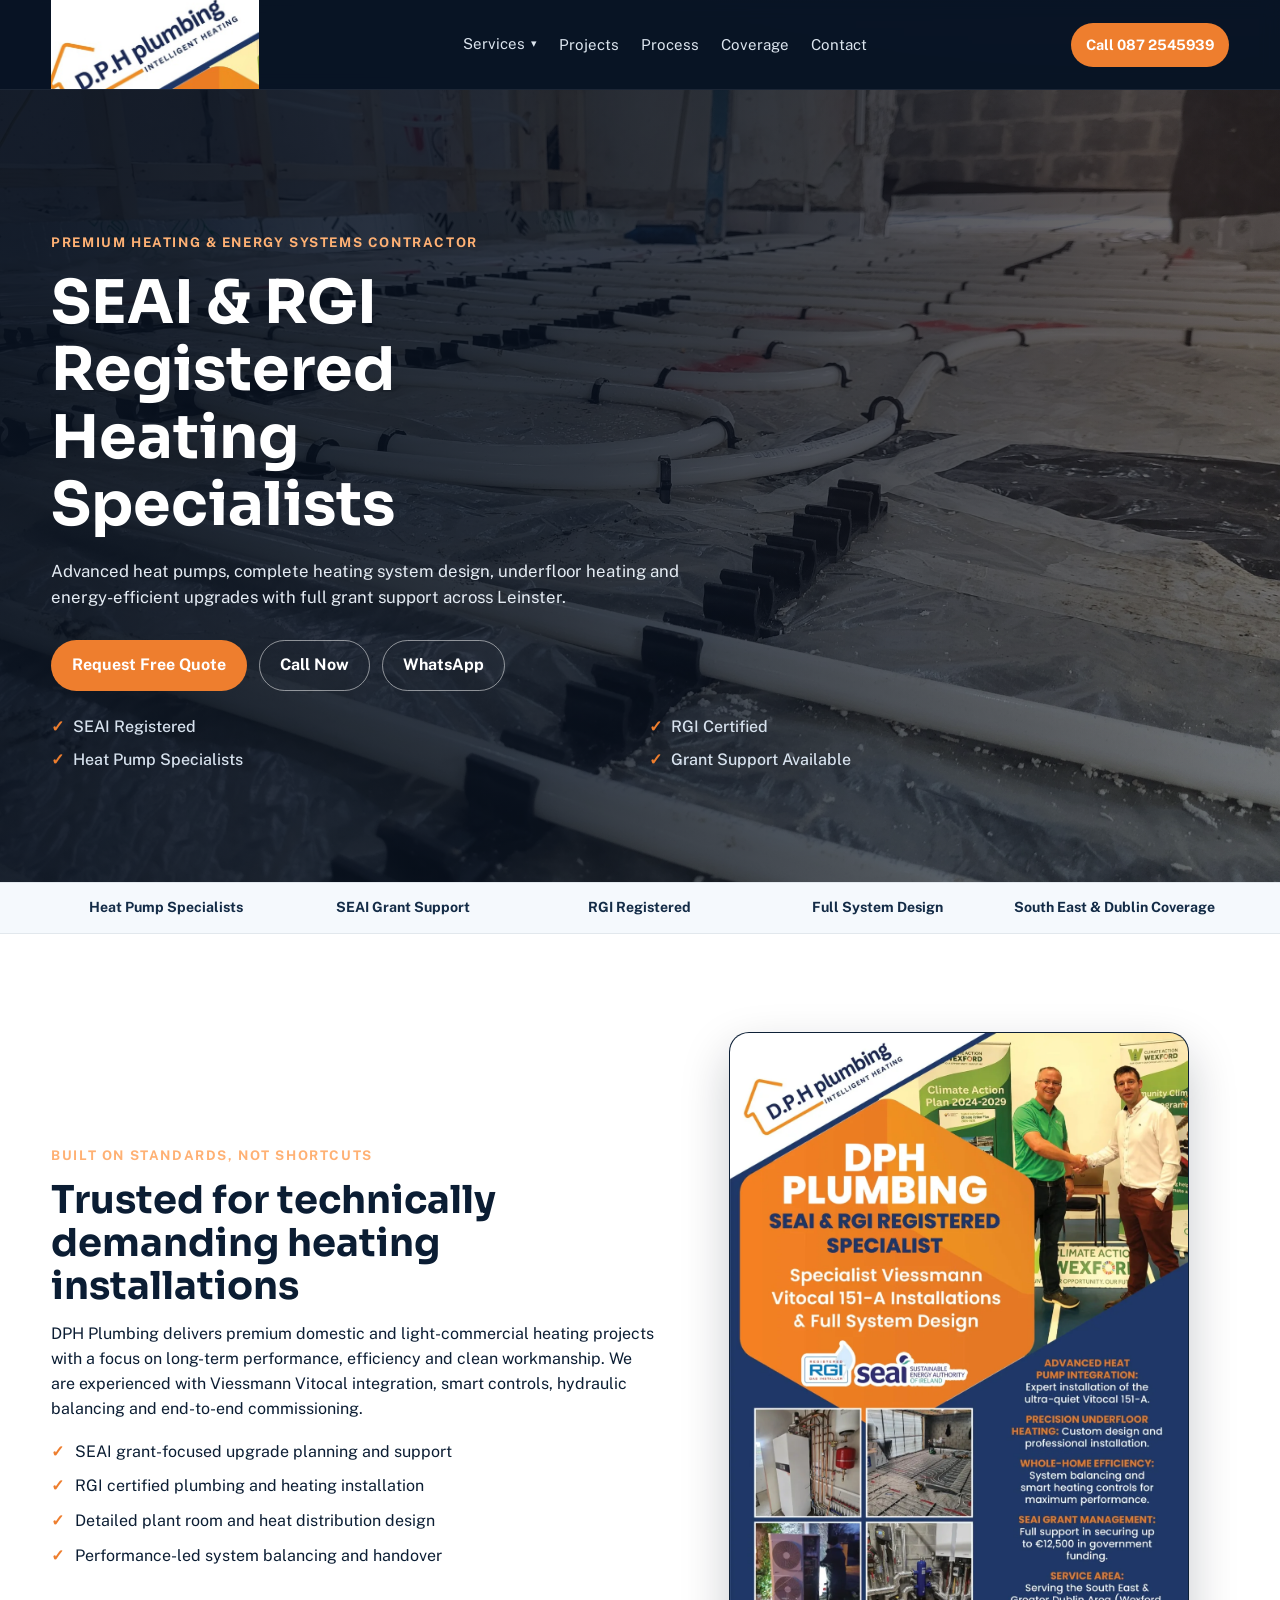
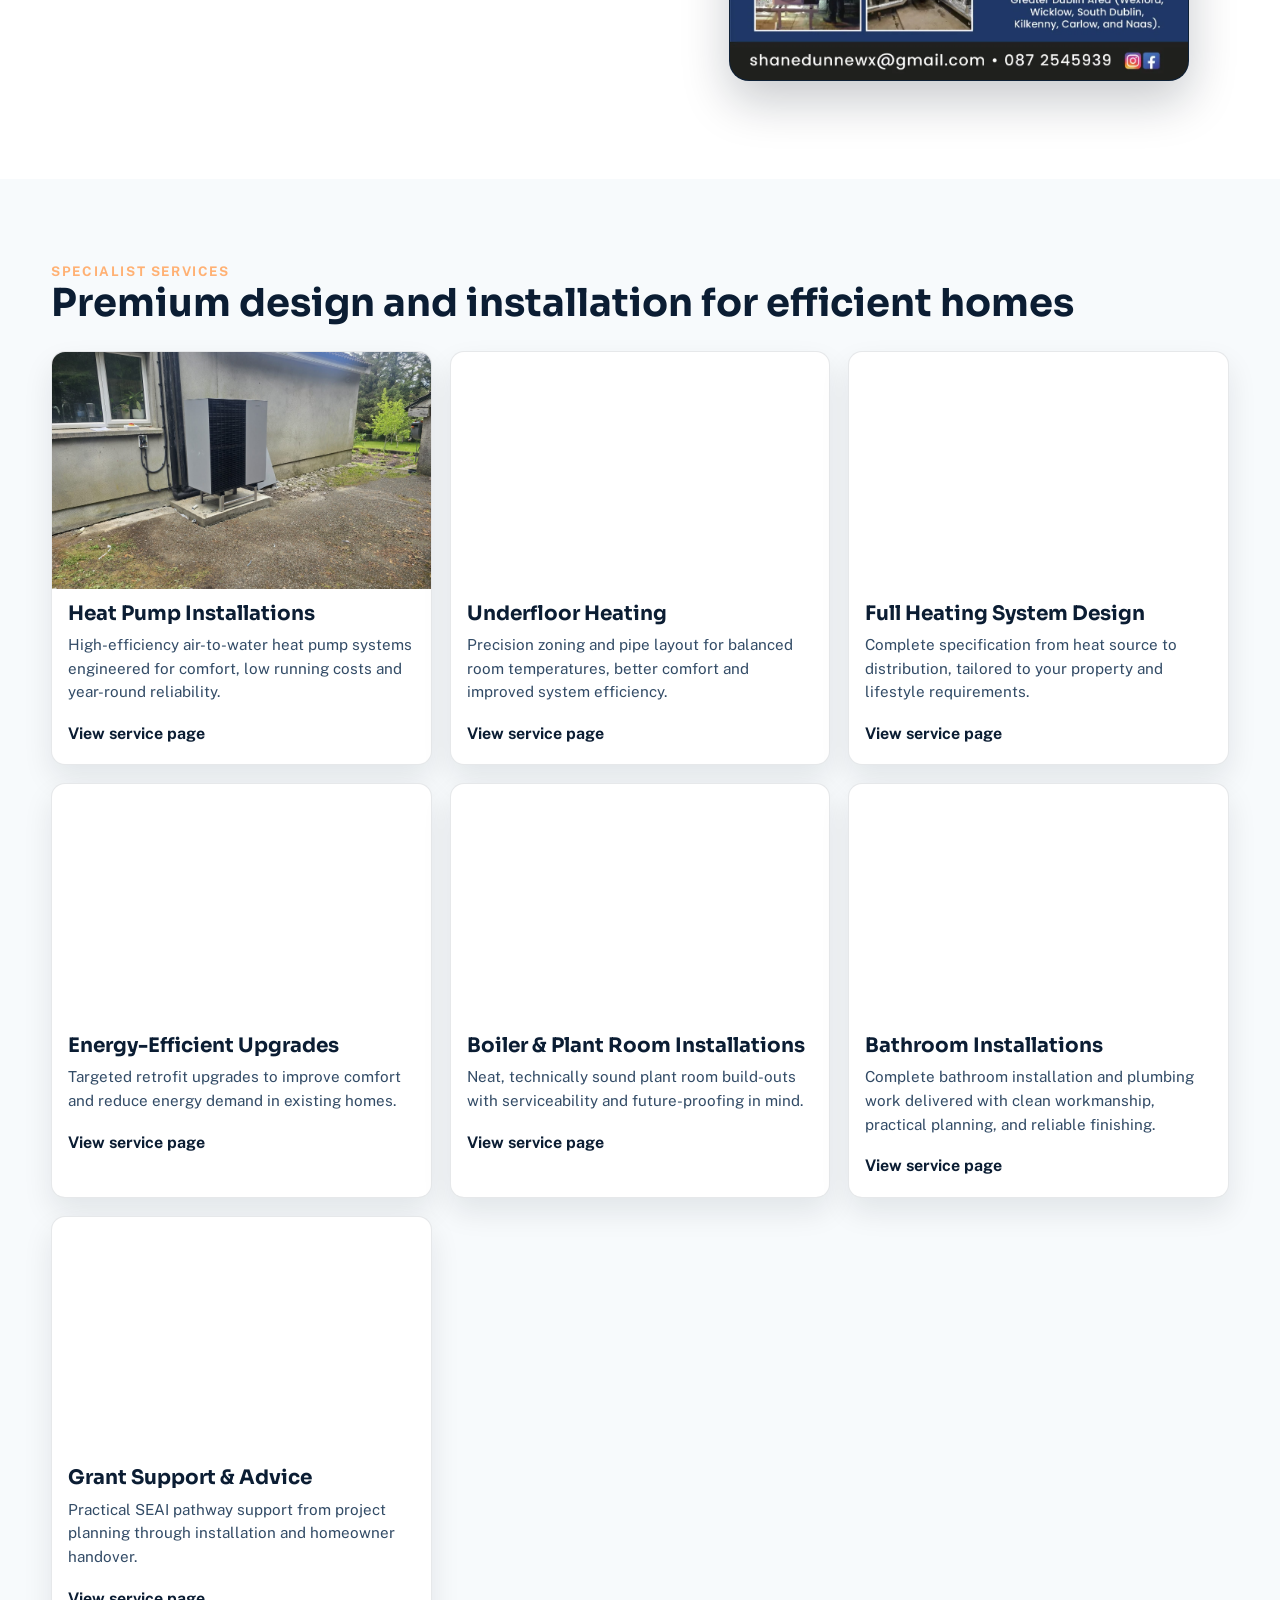
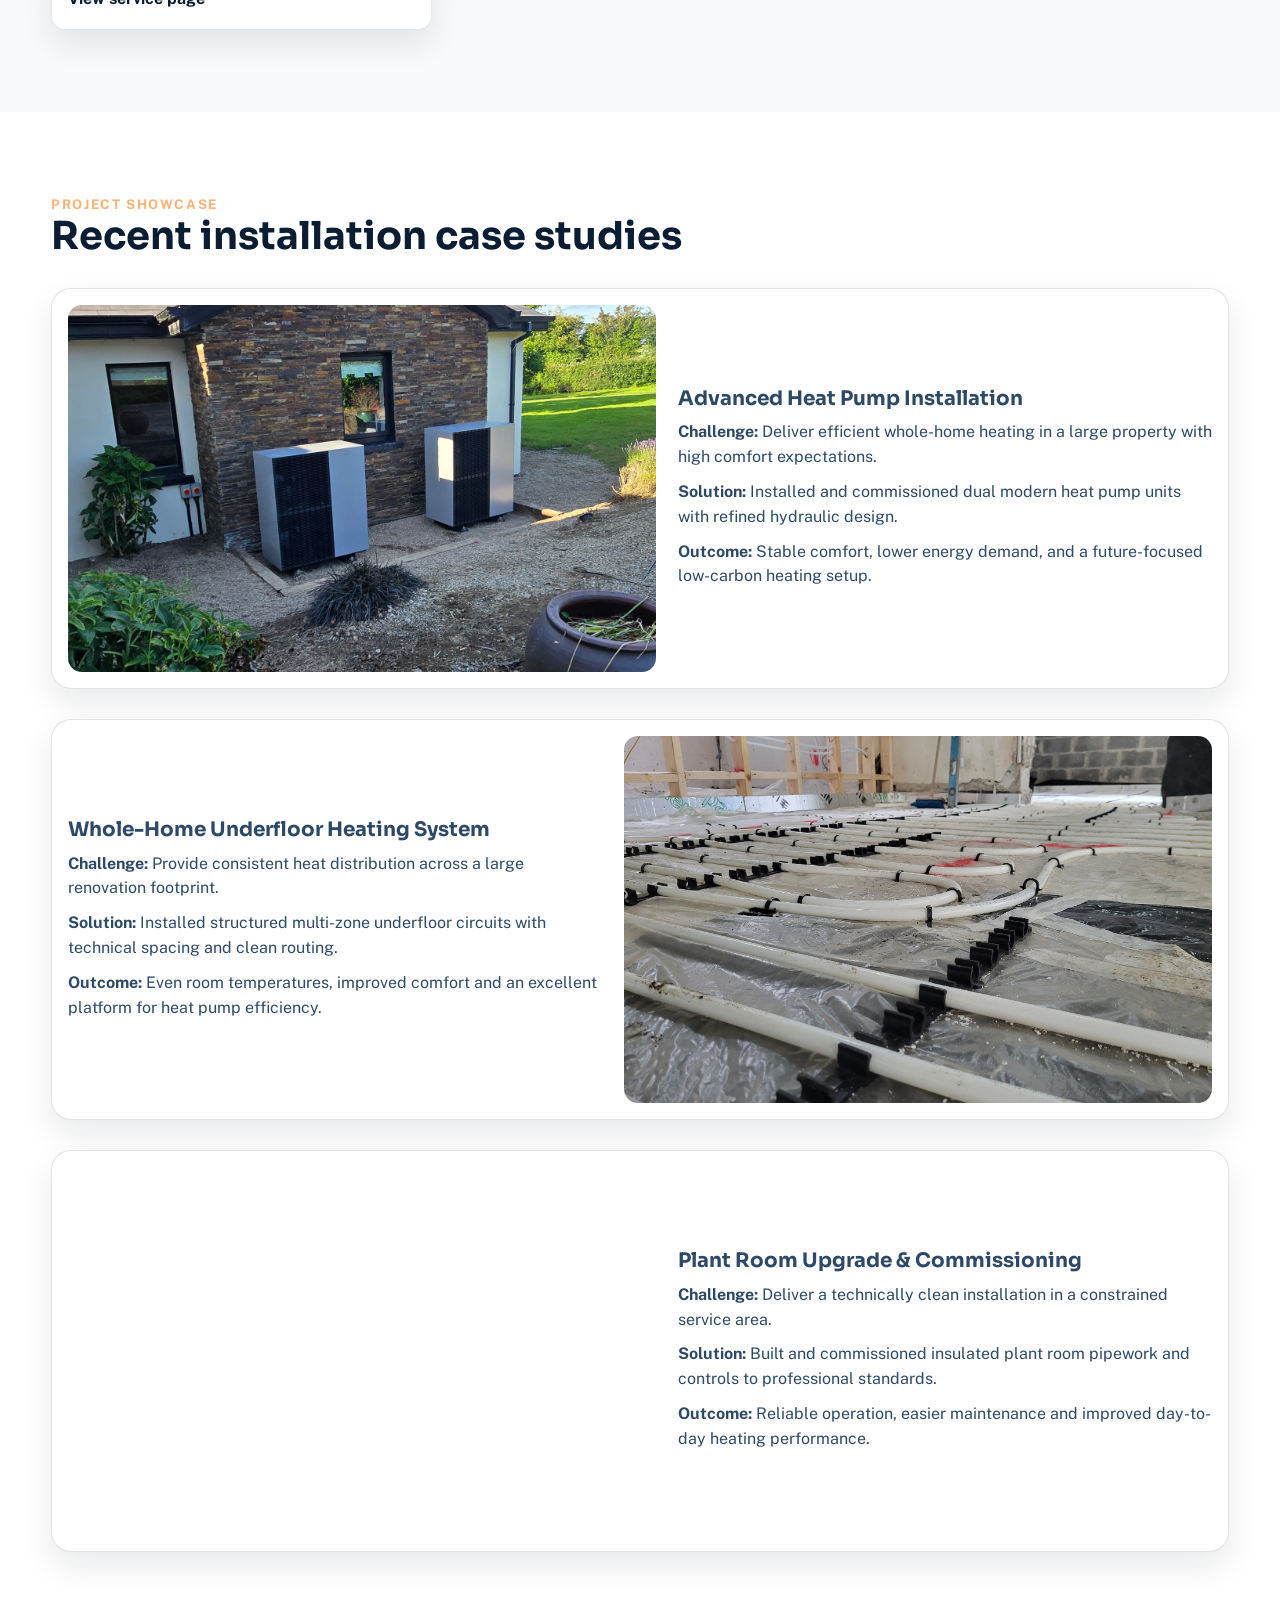
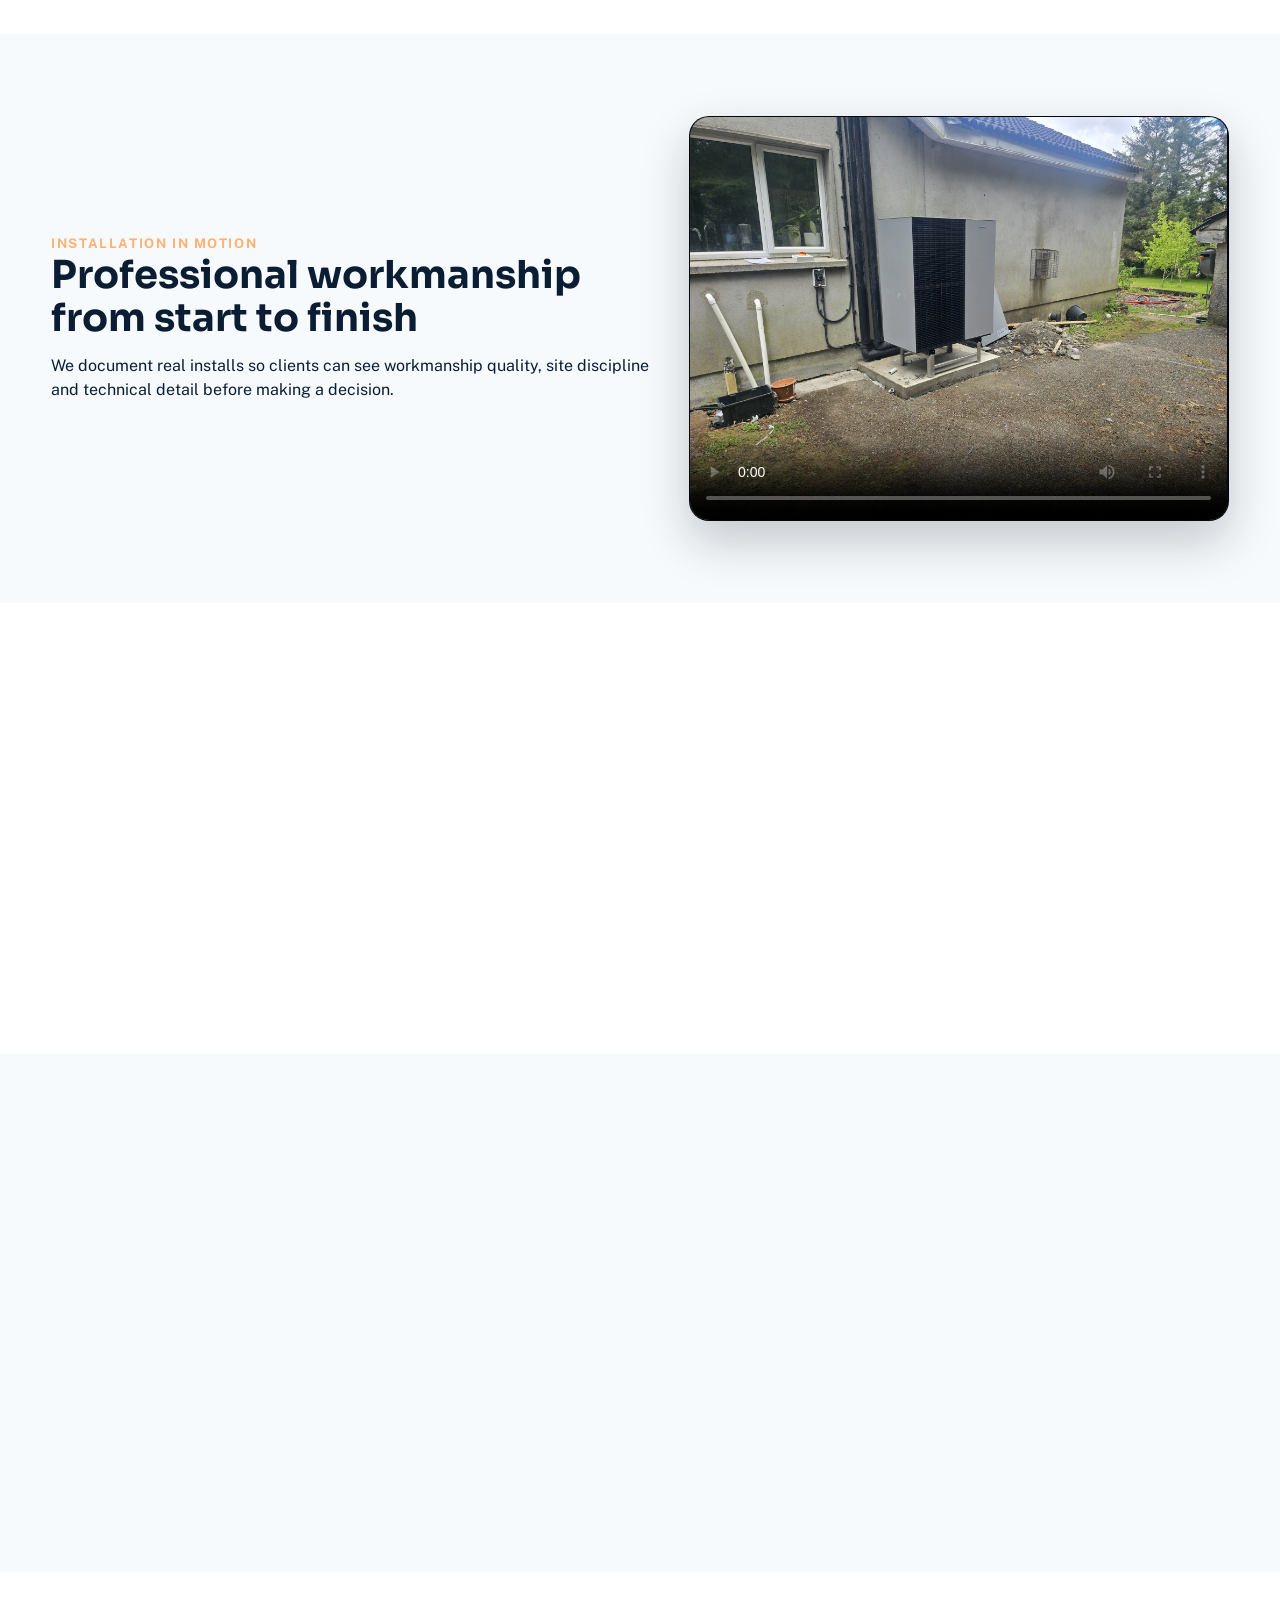
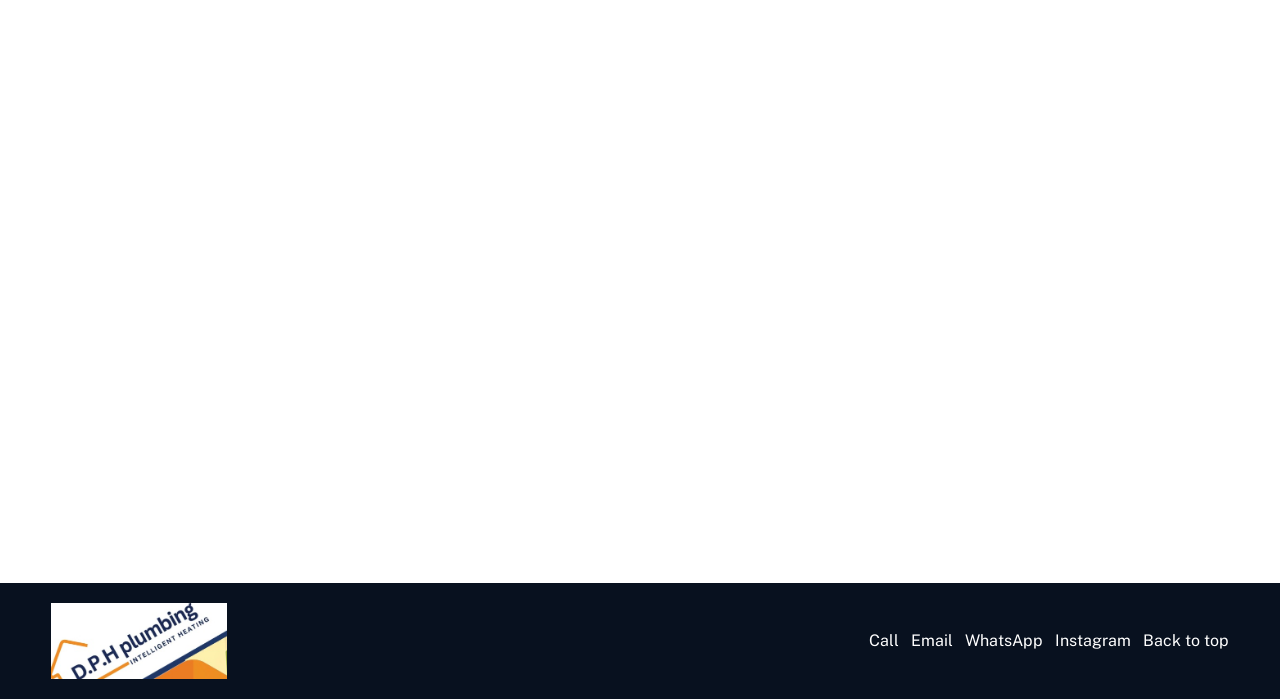
==== commit 833f80b4: "Use Fullheatingsystemdesign2.jpeg as service card image on index.html Agent-Logs-Url: https://github" ====
--- a/index.html
+++ b/index.html
@@ -123,7 +123,7 @@
             <a class="service-link" href="underfloor-heating.html">View service page</a>
           </article>
           <article class="service-card reveal">
-            <img src="assets/media/Fullheatingsystemdesign.jpeg" alt="Viessmann heating system internals" loading="lazy" decoding="async">
+            <img src="assets/media/Fullheatingsystemdesign2.jpeg" alt="Viessmann heating system internals" loading="lazy" decoding="async">
             <h3>Full Heating System Design</h3>
             <p>Complete specification from heat source to distribution, tailored to your property and lifestyle requirements.</p>
             <a class="service-link" href="heating-system-design.html">View service page</a>
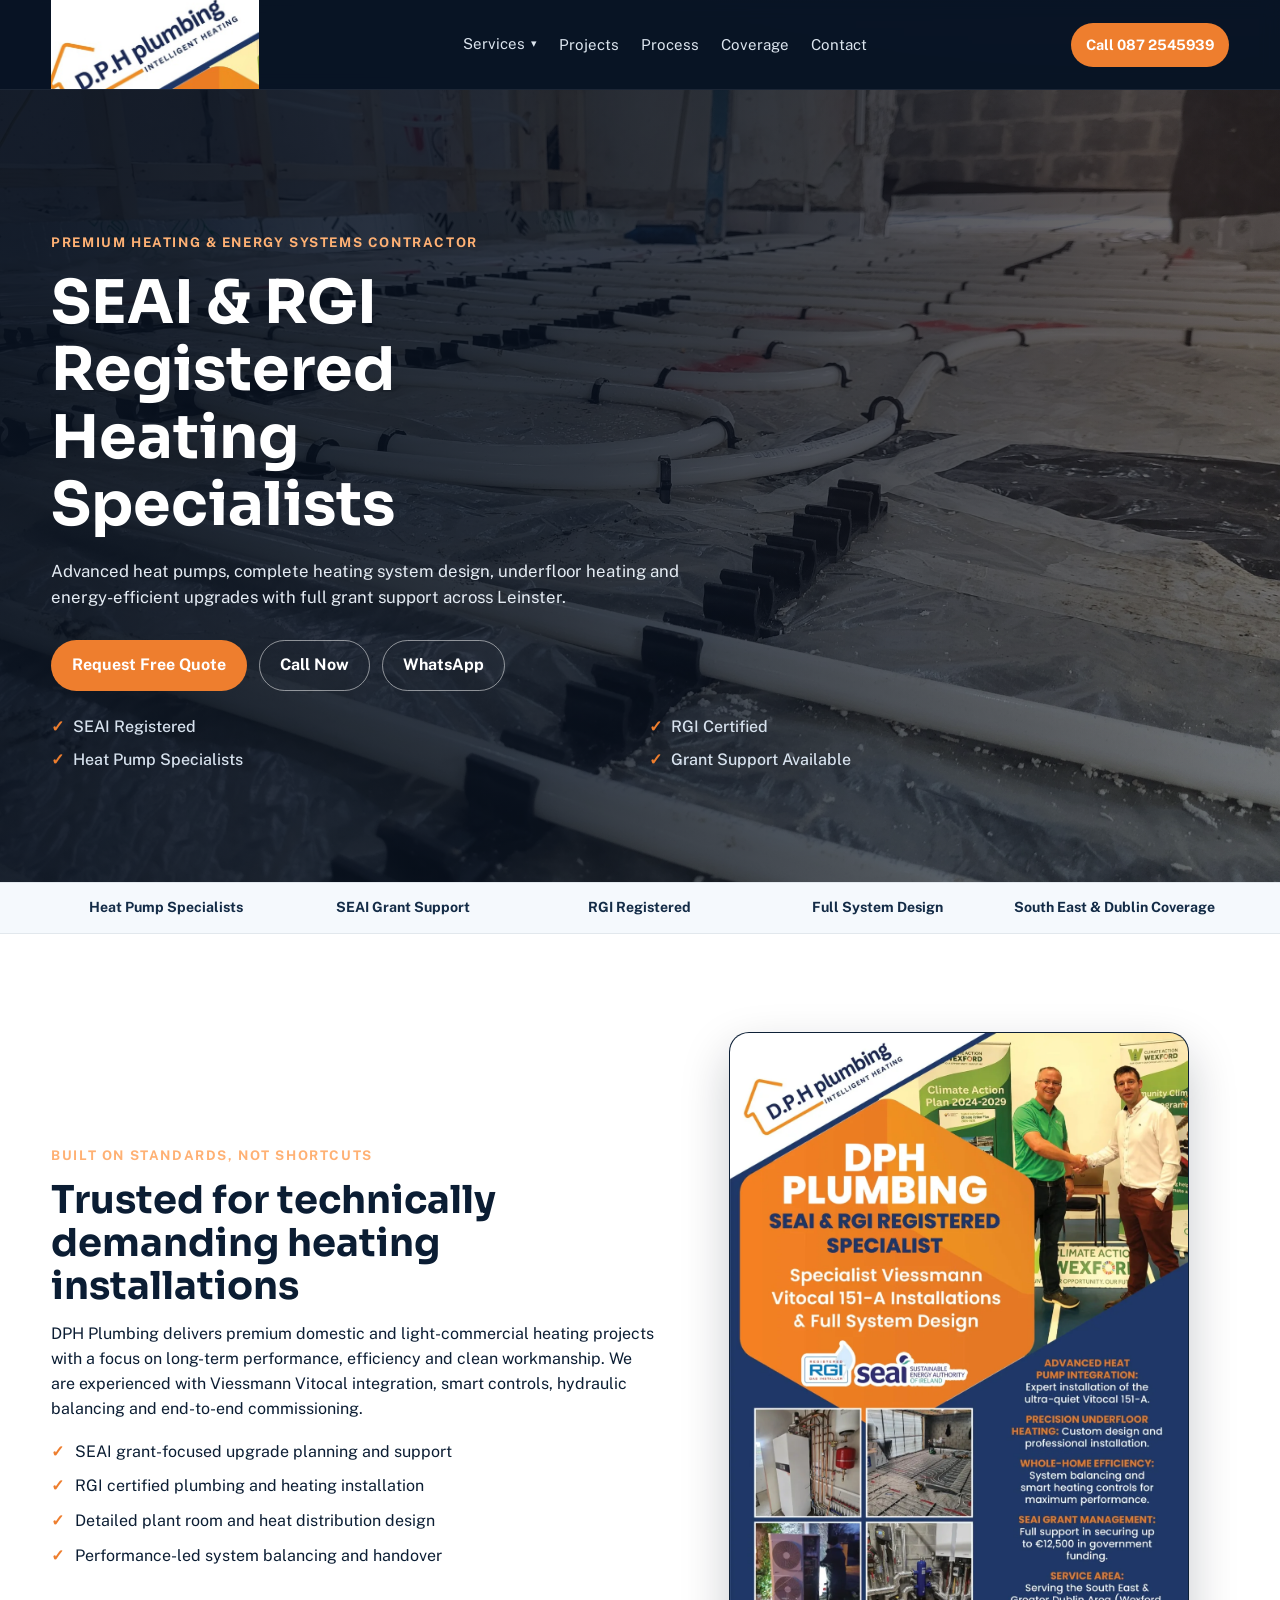
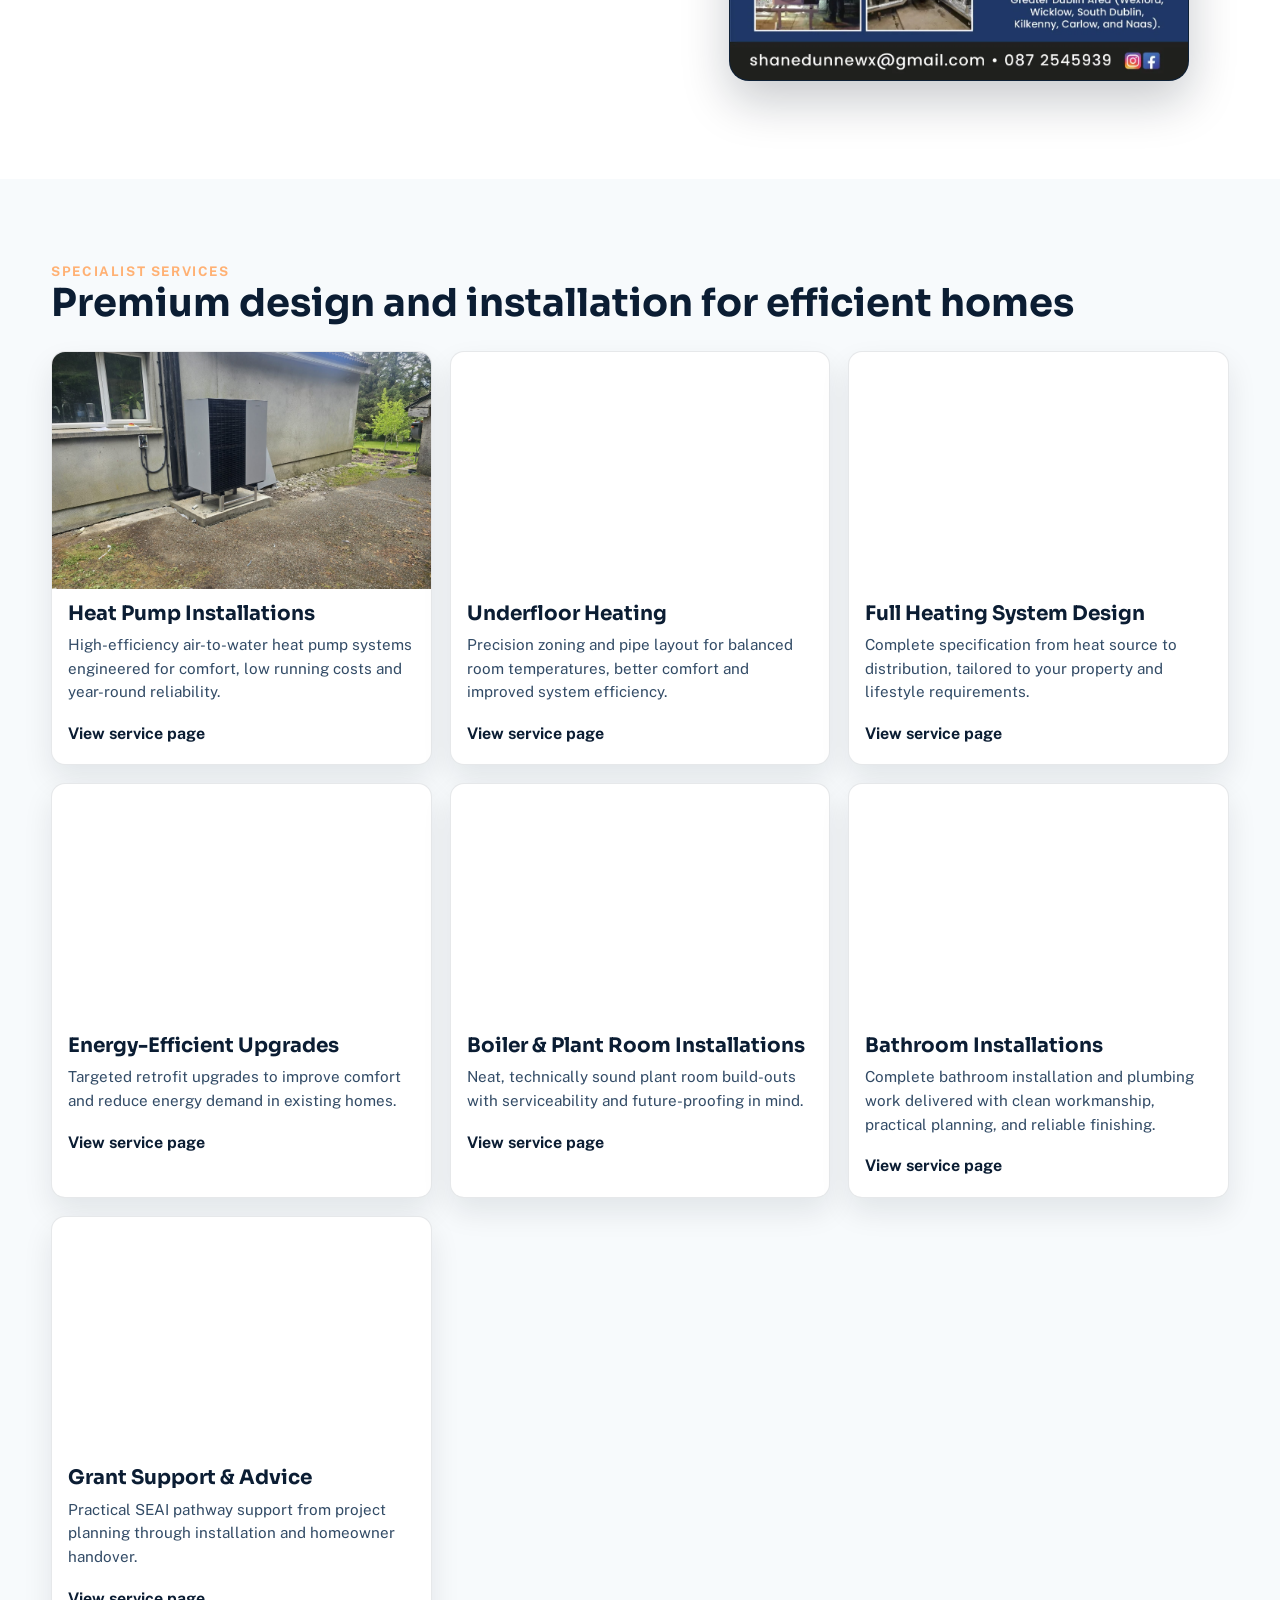
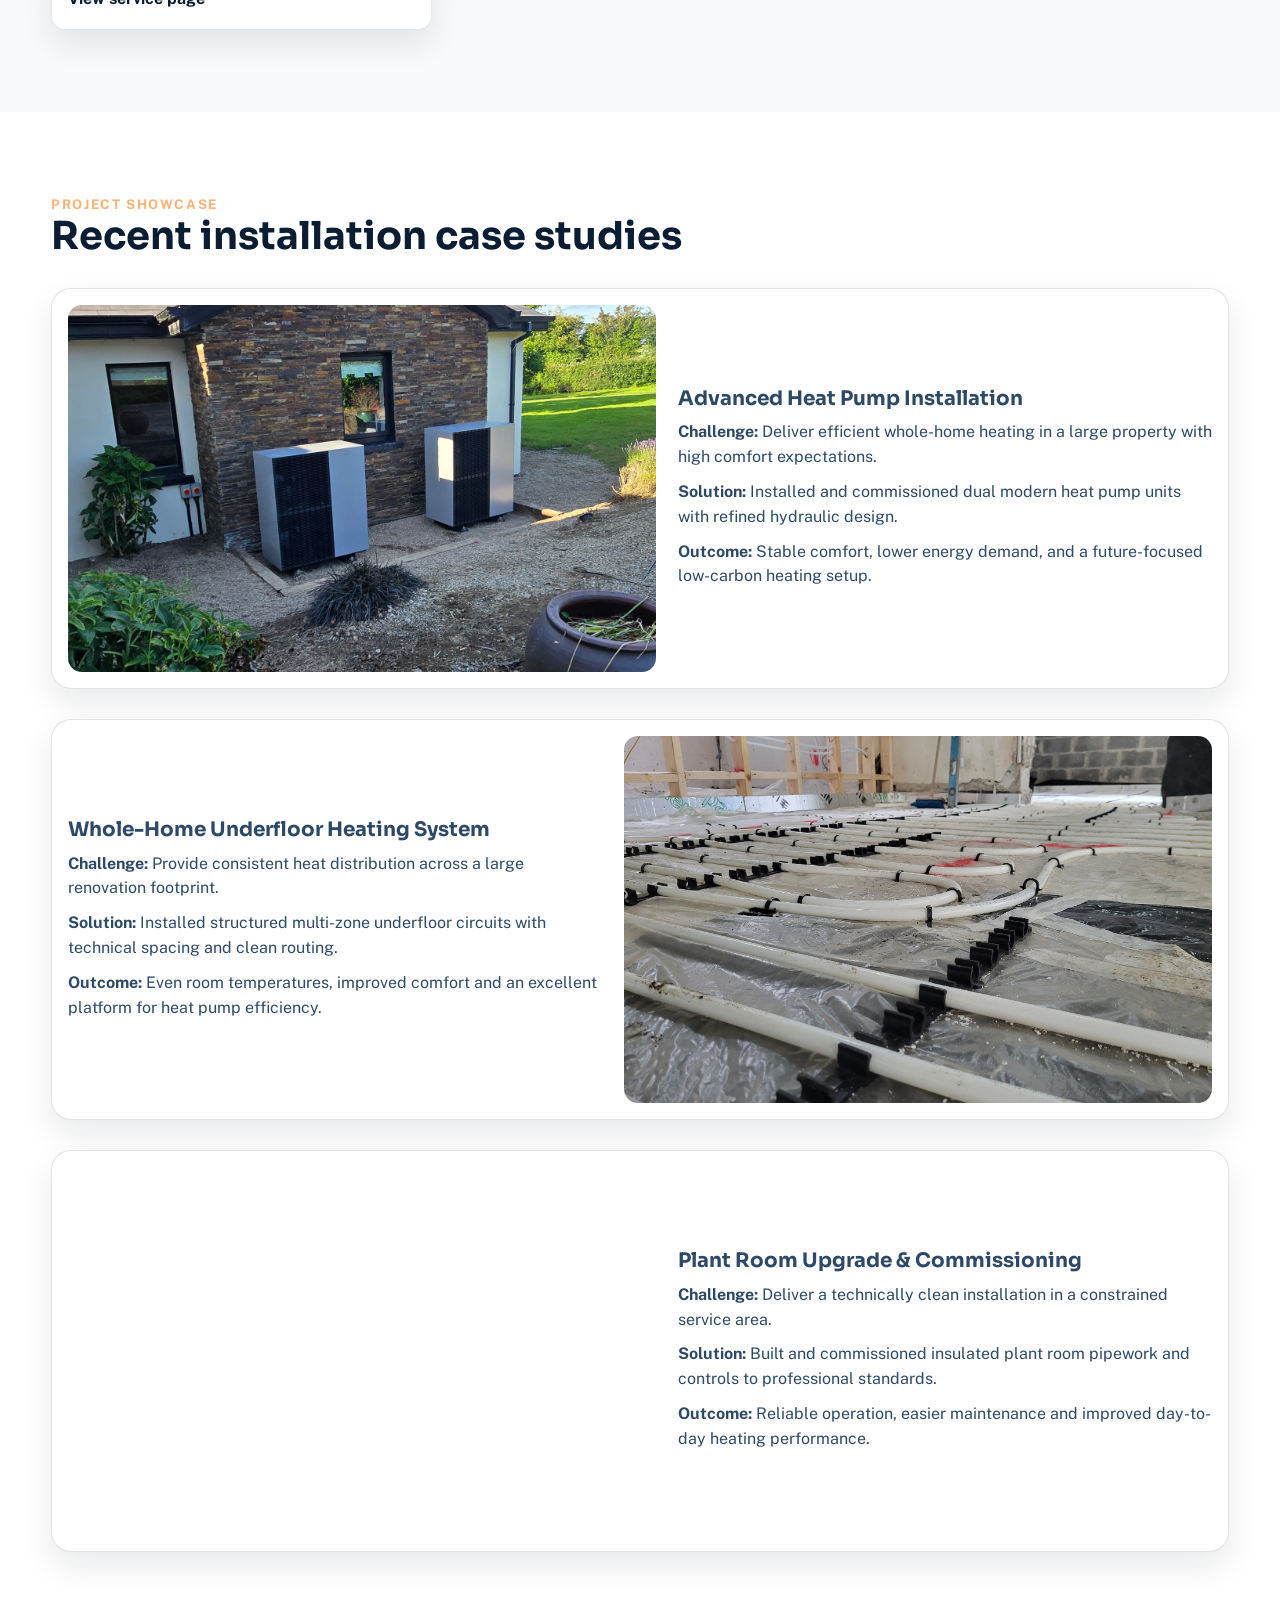
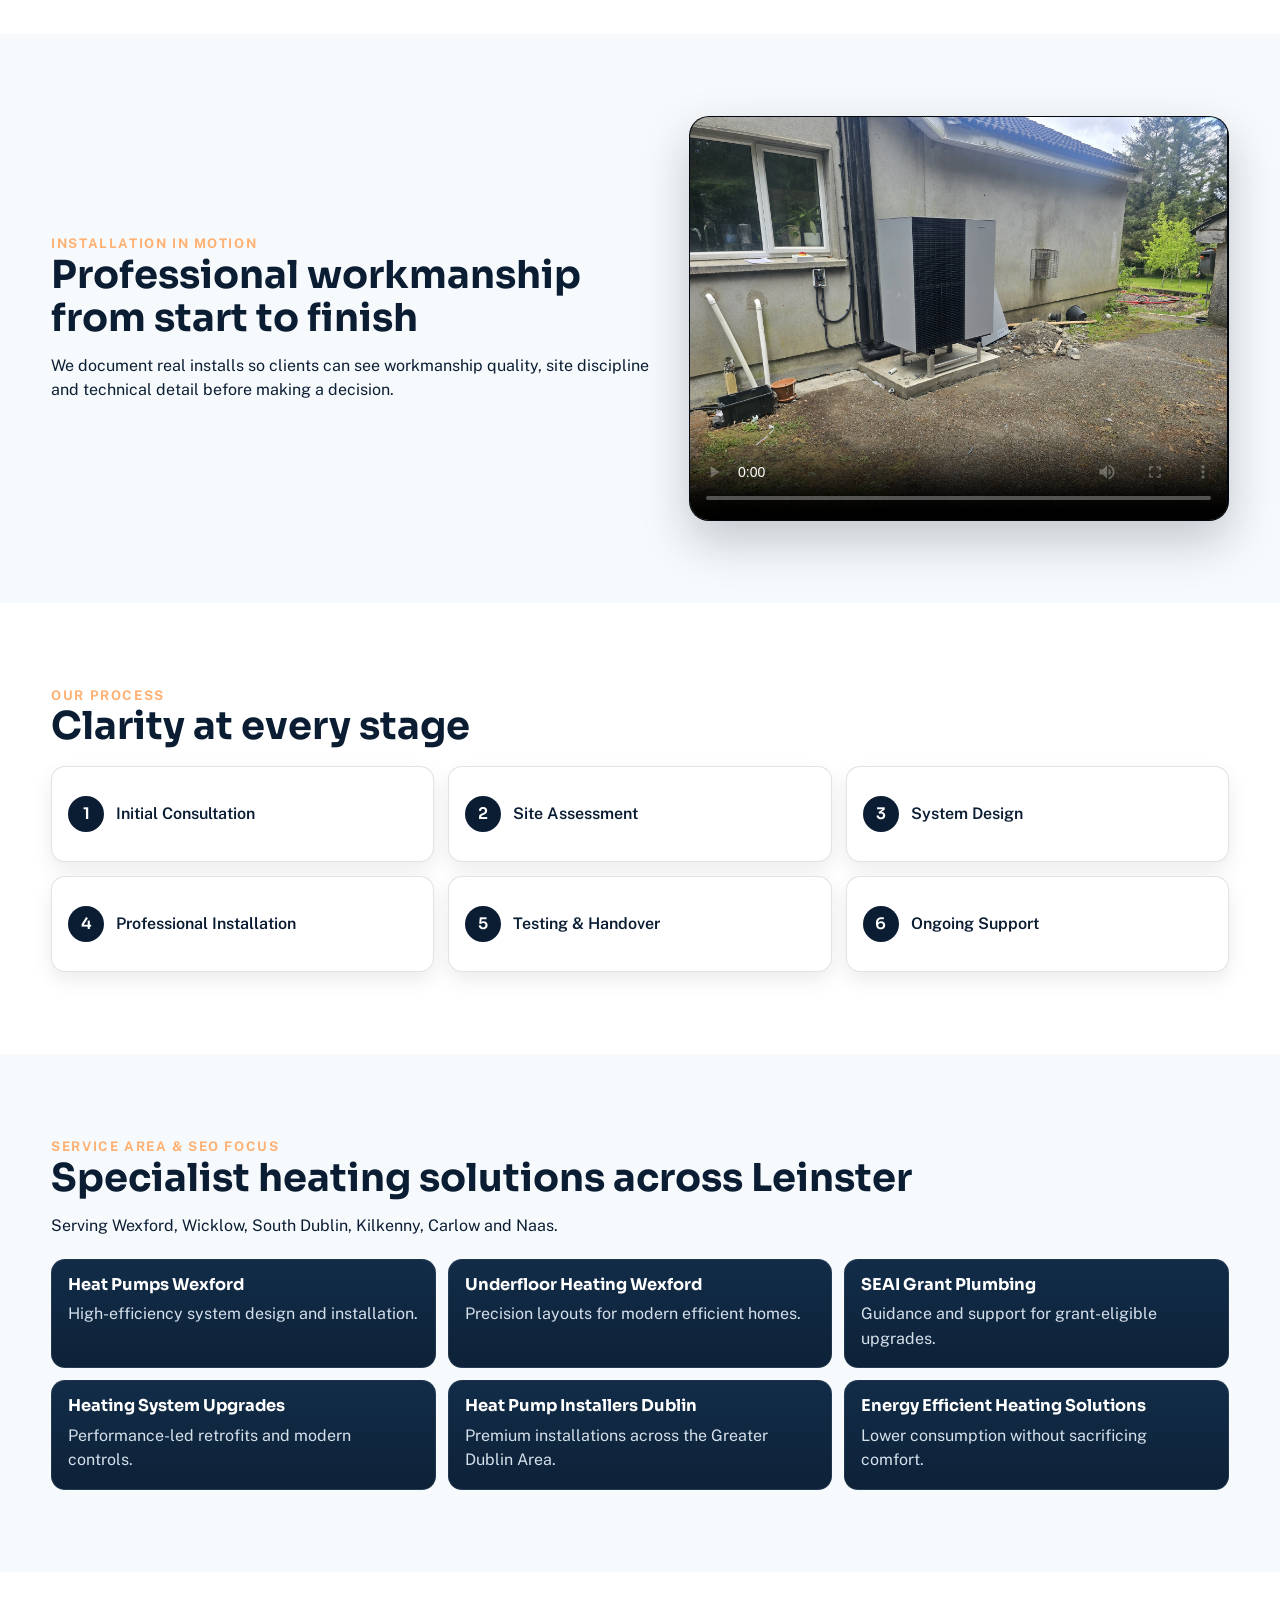
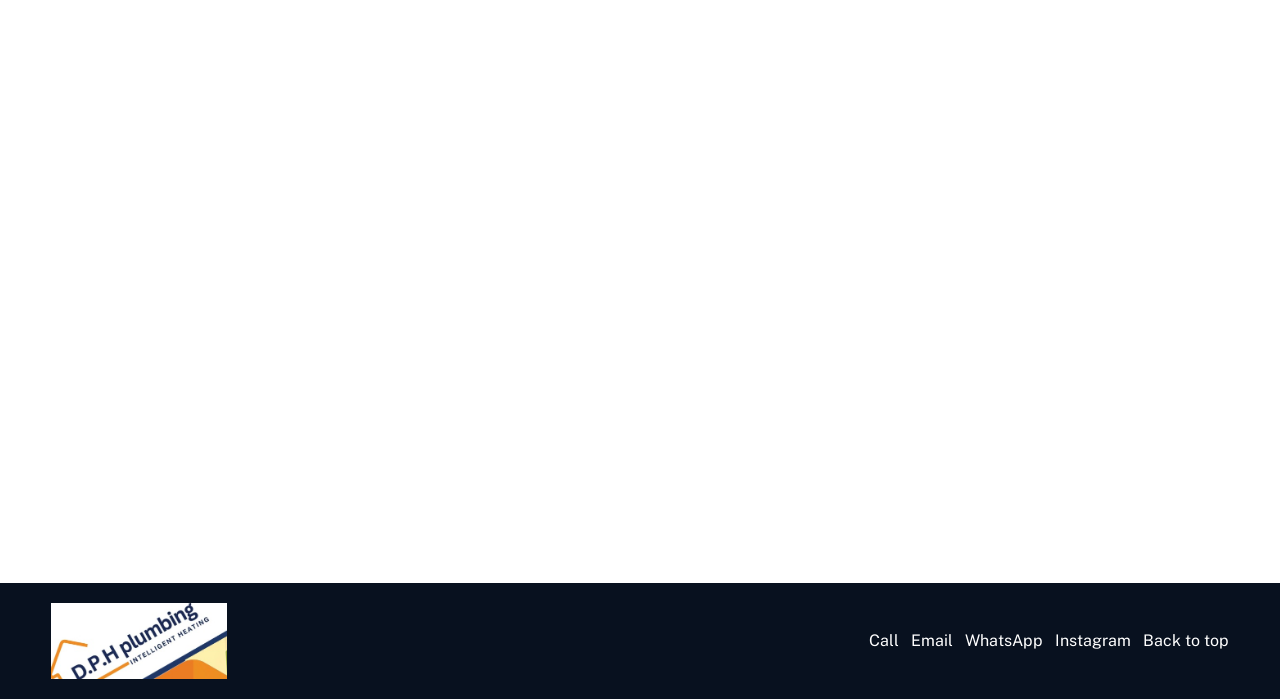
==== commit afb8bf7f: "Replace Full Heating System Design card image with heating schematic (Fullheatingsystemdesign2.jpeg)" ====
--- a/index.html
+++ b/index.html
@@ -123,7 +123,7 @@
             <a class="service-link" href="underfloor-heating.html">View service page</a>
           </article>
           <article class="service-card reveal">
-            <img src="assets/media/Fullheatingsystemdesign2.jpeg" alt="Viessmann heating system internals" loading="lazy" decoding="async">
+            <img src="assets/media/Fullheatingsystemdesign2.jpeg" alt="Heating system design schematic with coloured pipe layout" loading="lazy" decoding="async">
             <h3>Full Heating System Design</h3>
             <p>Complete specification from heat source to distribution, tailored to your property and lifestyle requirements.</p>
             <a class="service-link" href="heating-system-design.html">View service page</a>
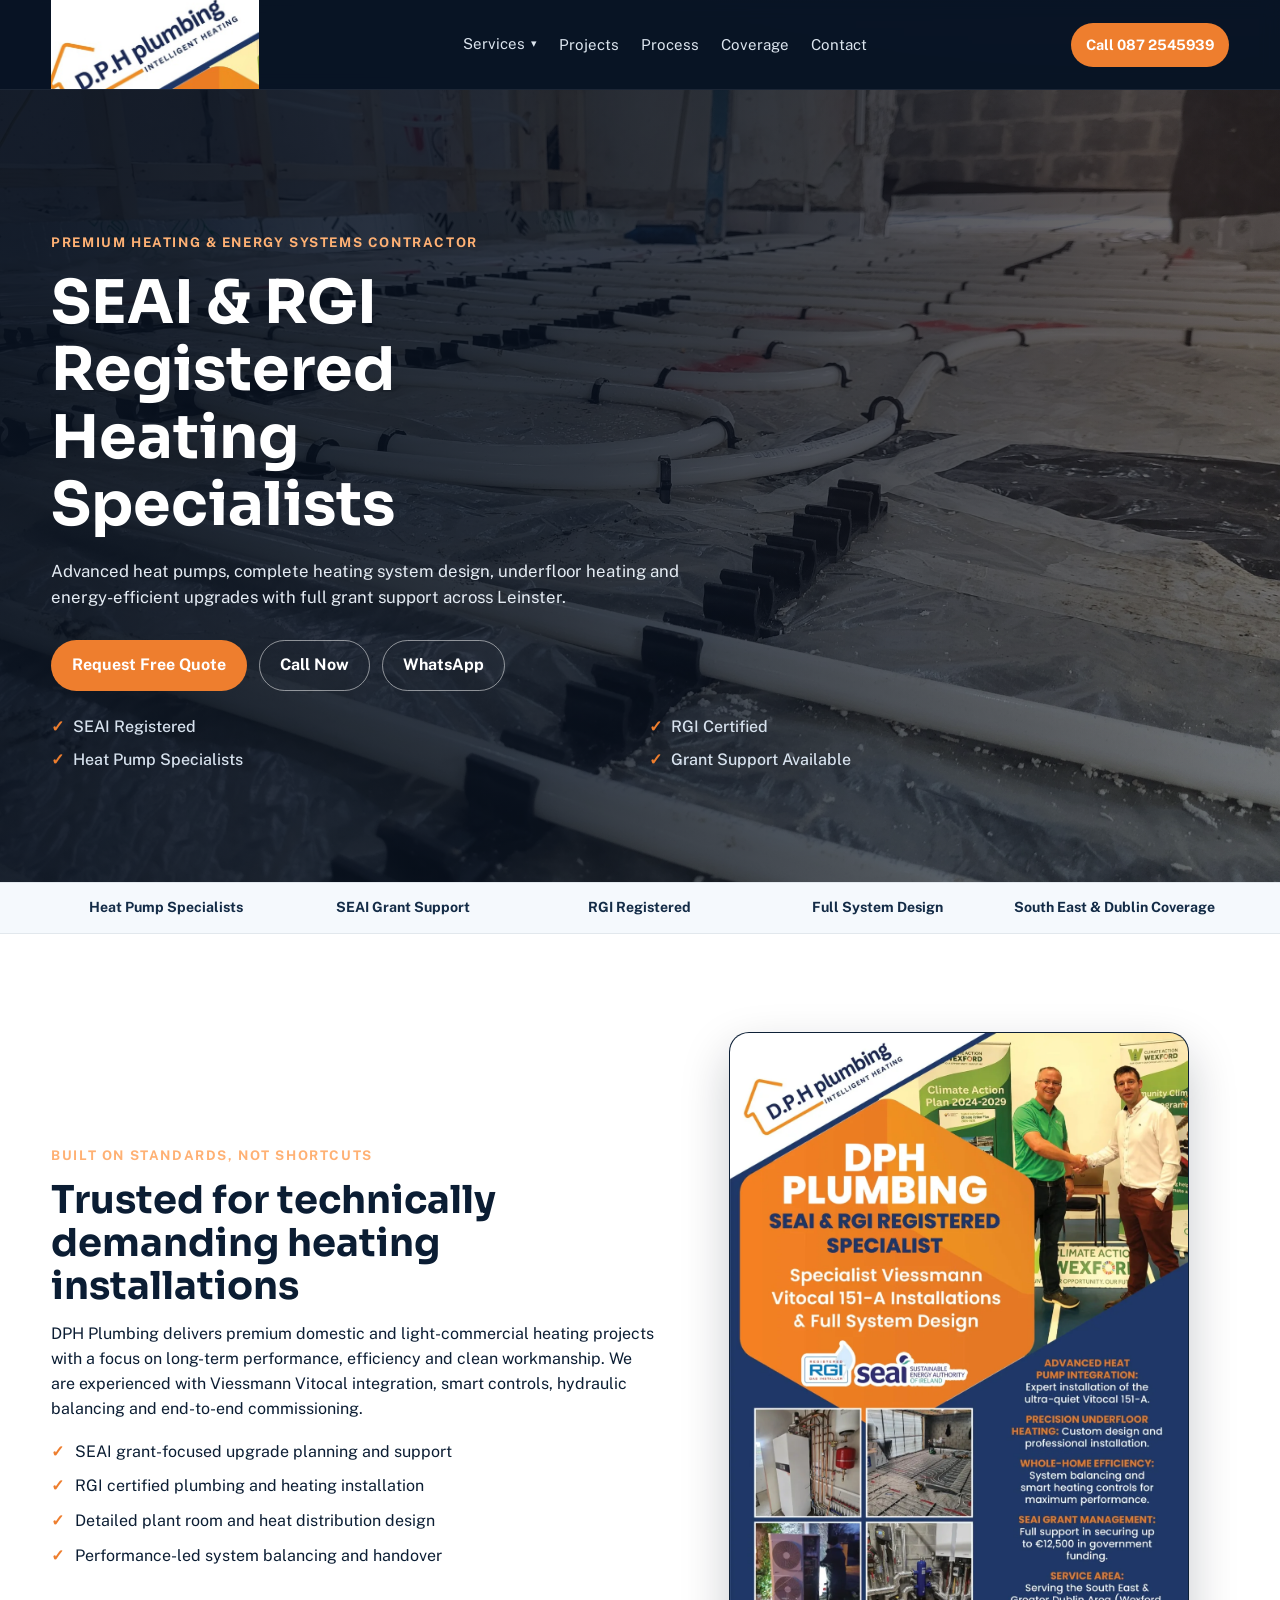
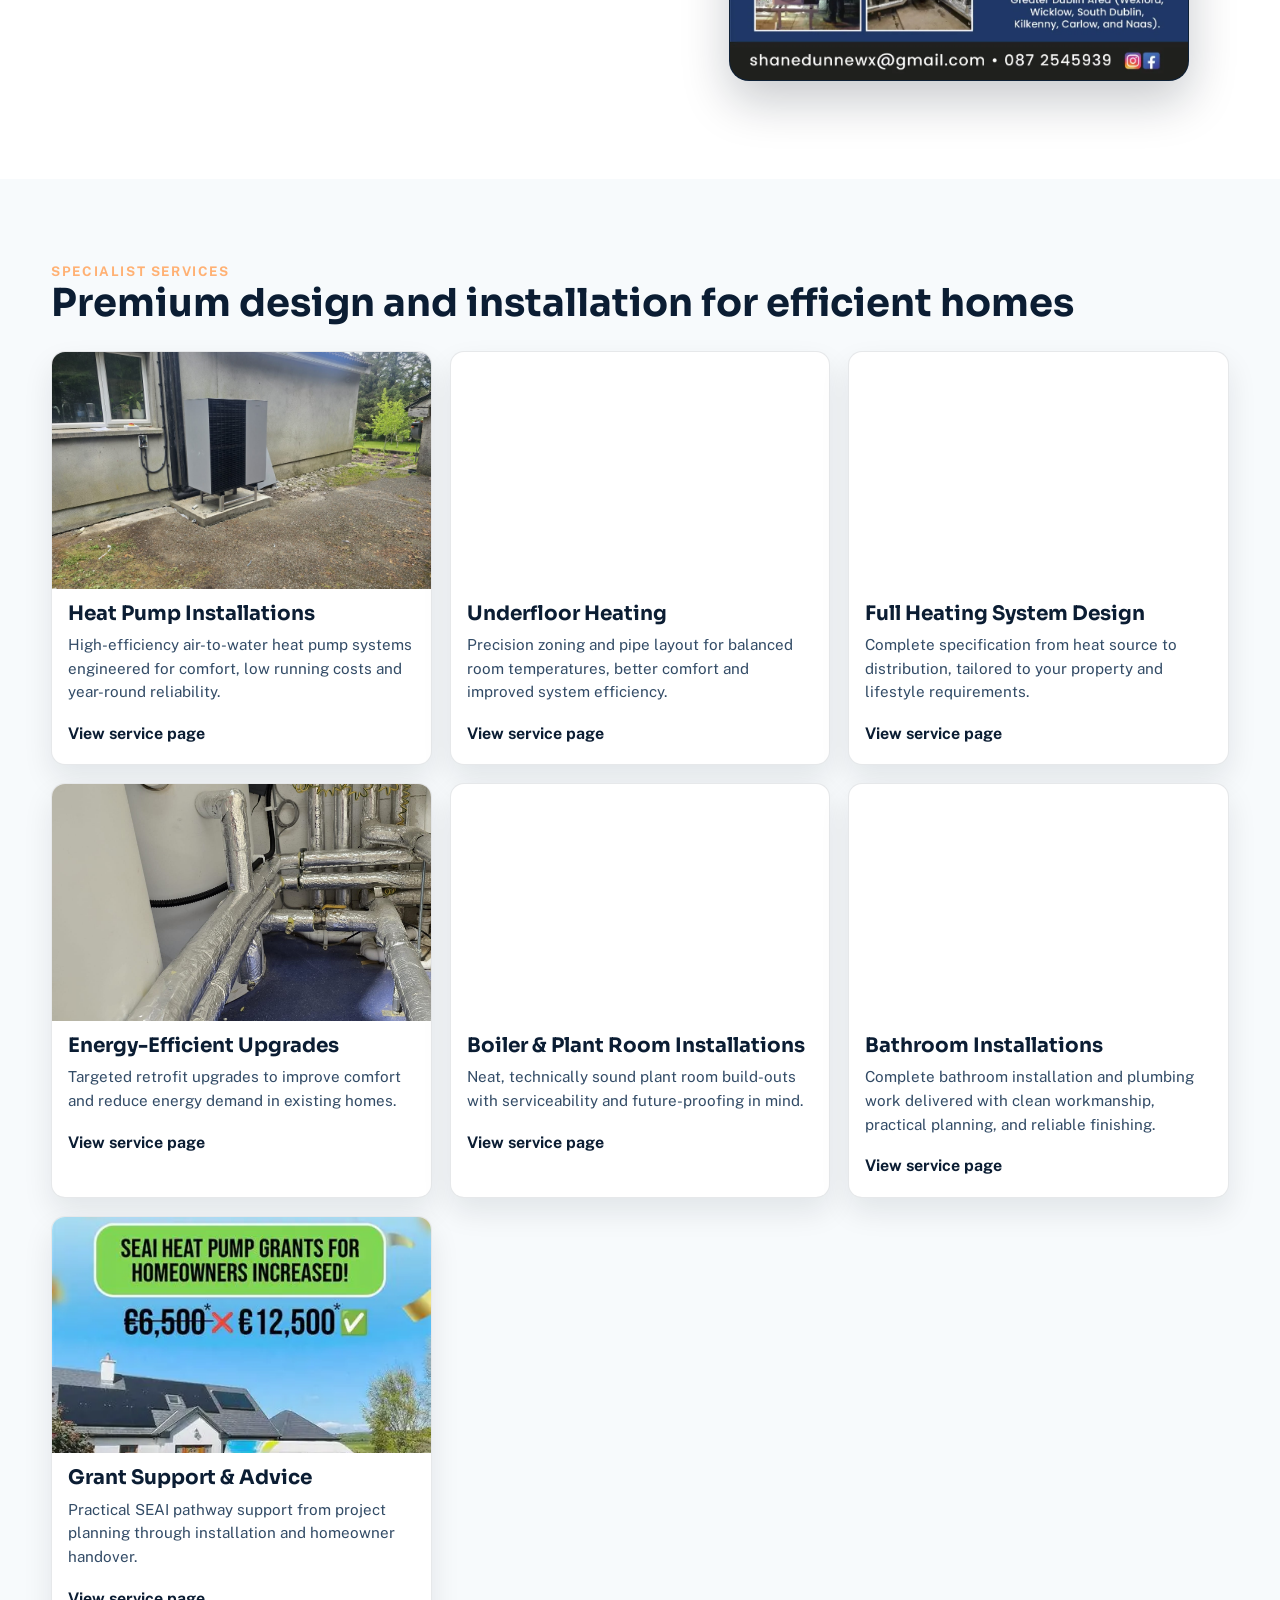
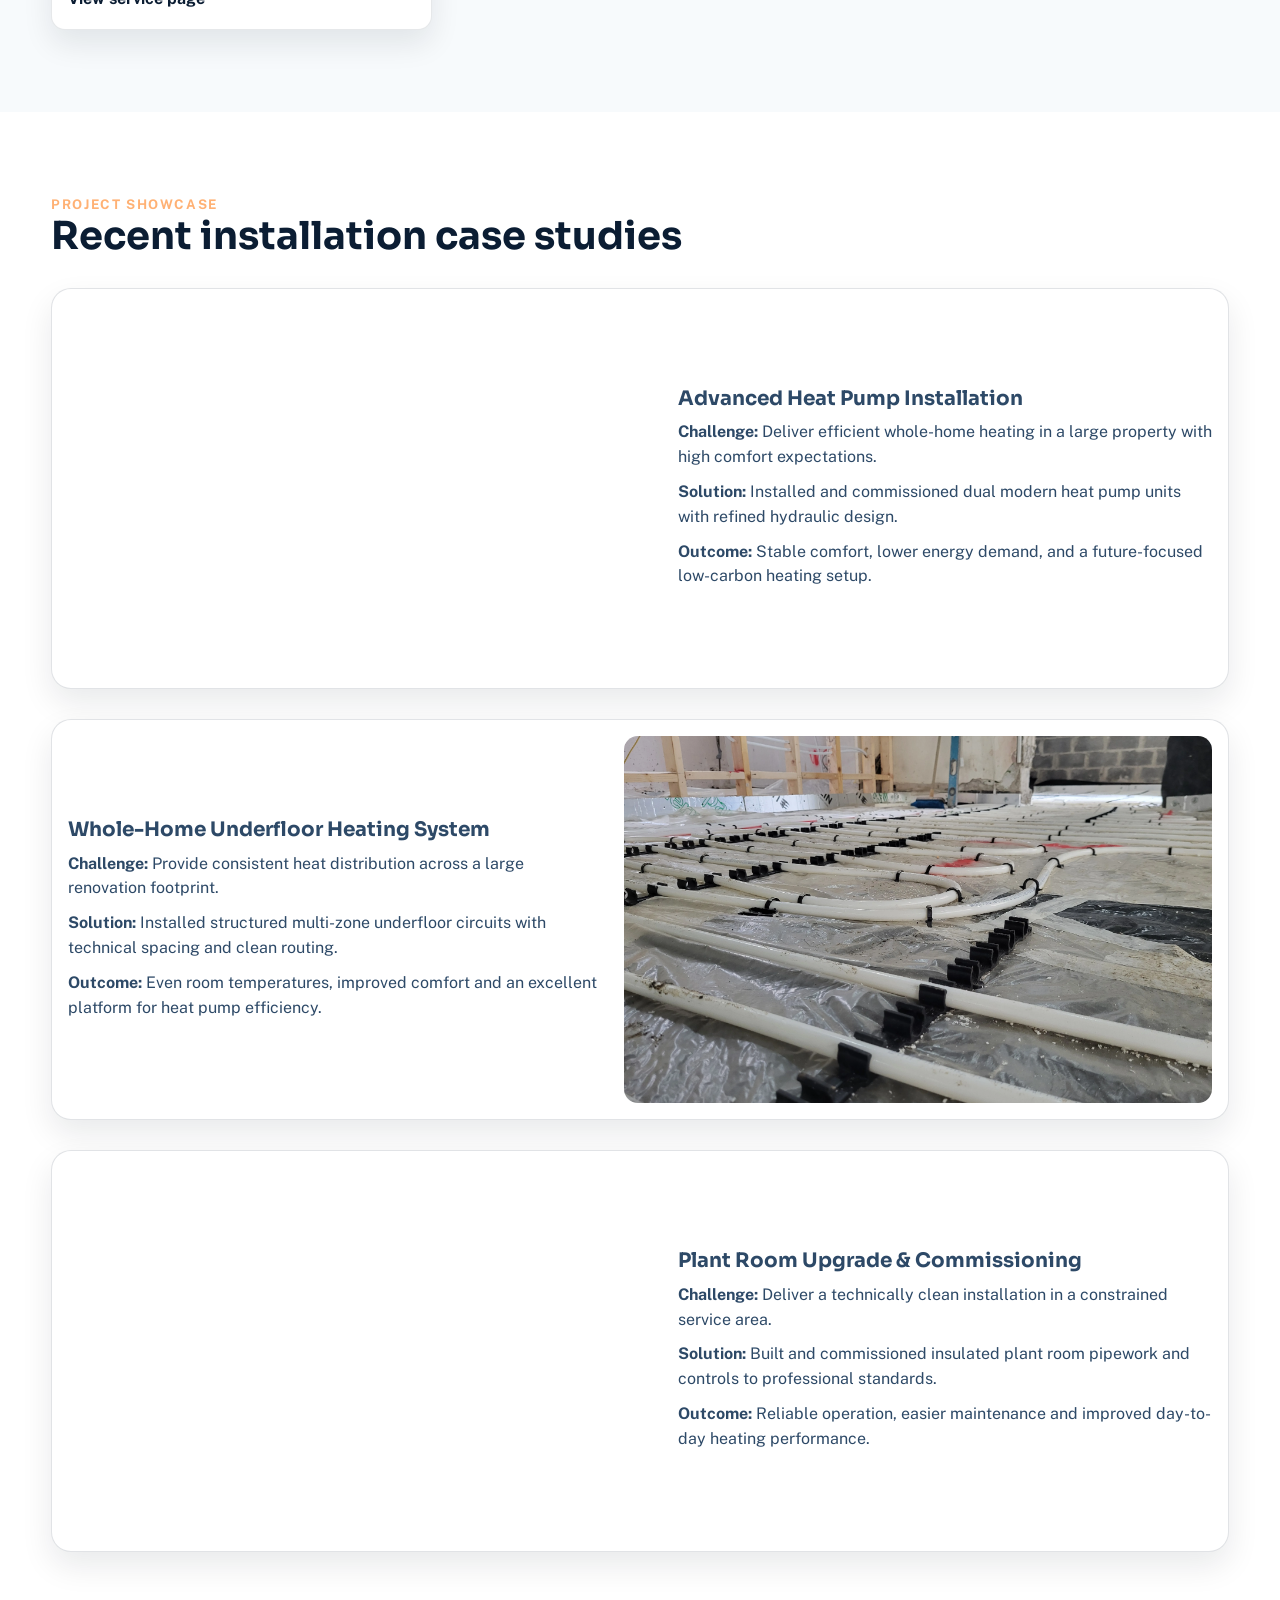
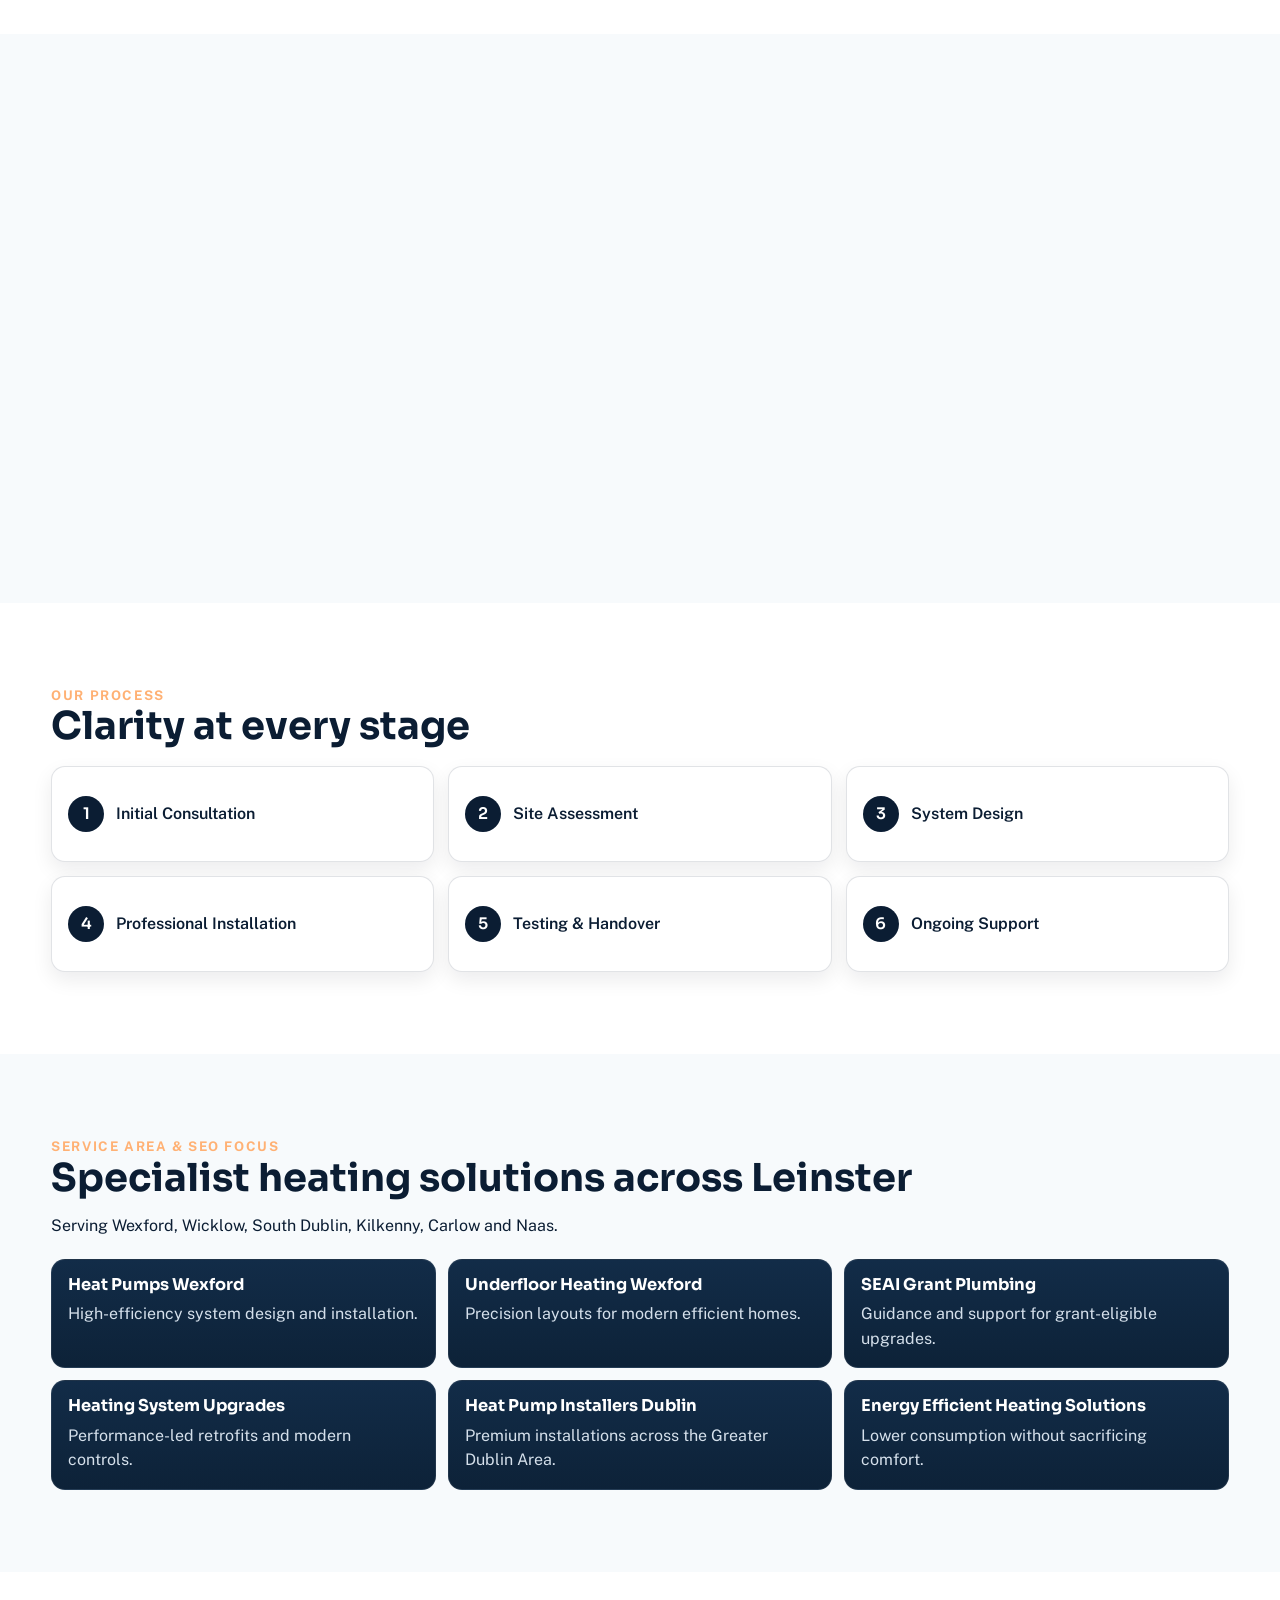
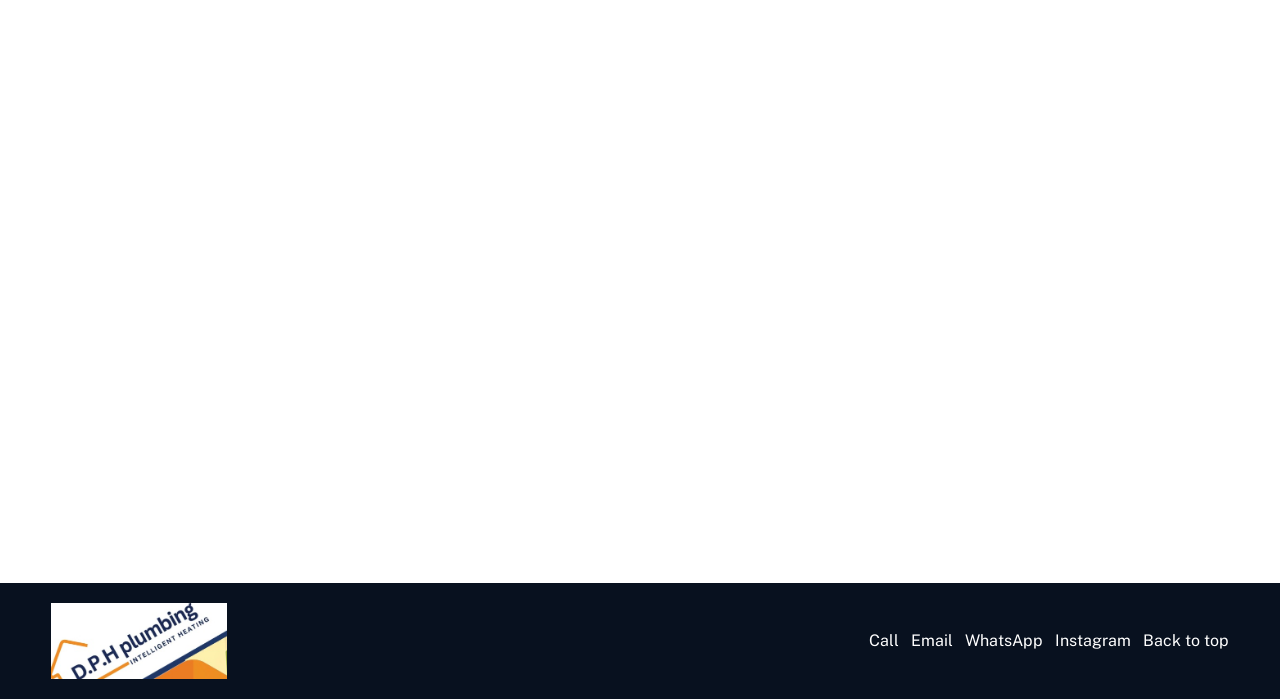
==== commit d72df013: "Update homepage and boiler page imagery" ====
--- a/index.html
+++ b/index.html
@@ -147,7 +147,7 @@
             <a class="service-link" href="bathroom-installations.html">View service page</a>
           </article>
           <article class="service-card reveal">
-            <img src="assets/media/20260422_101916.webp" alt="DPH Plumbing grant-support installation works" loading="lazy" decoding="async">
+            <img src="assets/media/seaigrant.webp" alt="DPH Plumbing grant-support installation works" loading="lazy" decoding="async">
             <h3>Grant Support & Advice</h3>
             <p>Practical SEAI pathway support from project planning through installation and homeowner handover.</p>
             <a class="service-link" href="grant-support-advice.html">View service page</a>
@@ -187,7 +187,7 @@
 
         <article class="case reveal">
           <div class="case-media">
-            <img src="assets/media/20260518_131720.webp" alt="DPH technician carrying out specialist heating works" loading="lazy" decoding="async">
+            <img src="assets/media/plantroom.jpeg" alt="DPH technician carrying out specialist heating works" loading="lazy" decoding="async">
           </div>
           <div class="case-content">
             <h3>Plant Room Upgrade & Commissioning</h3>
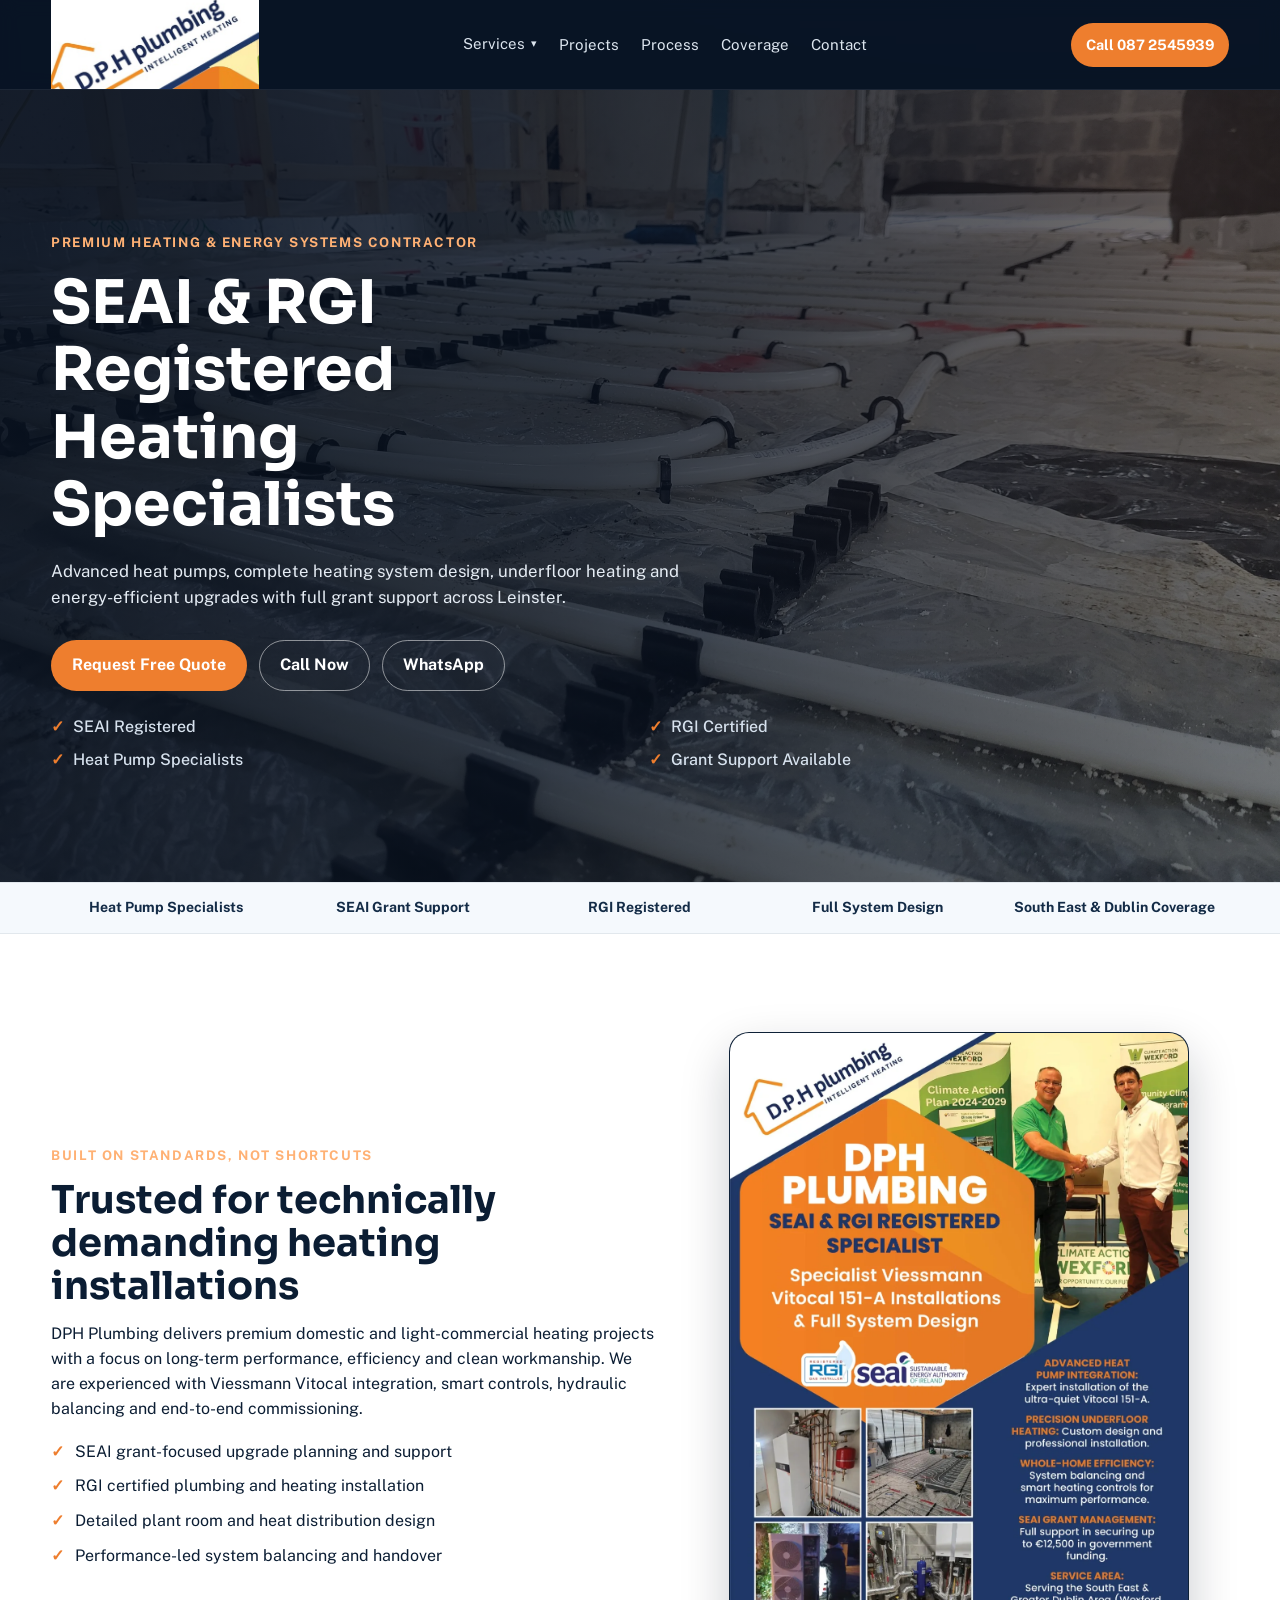
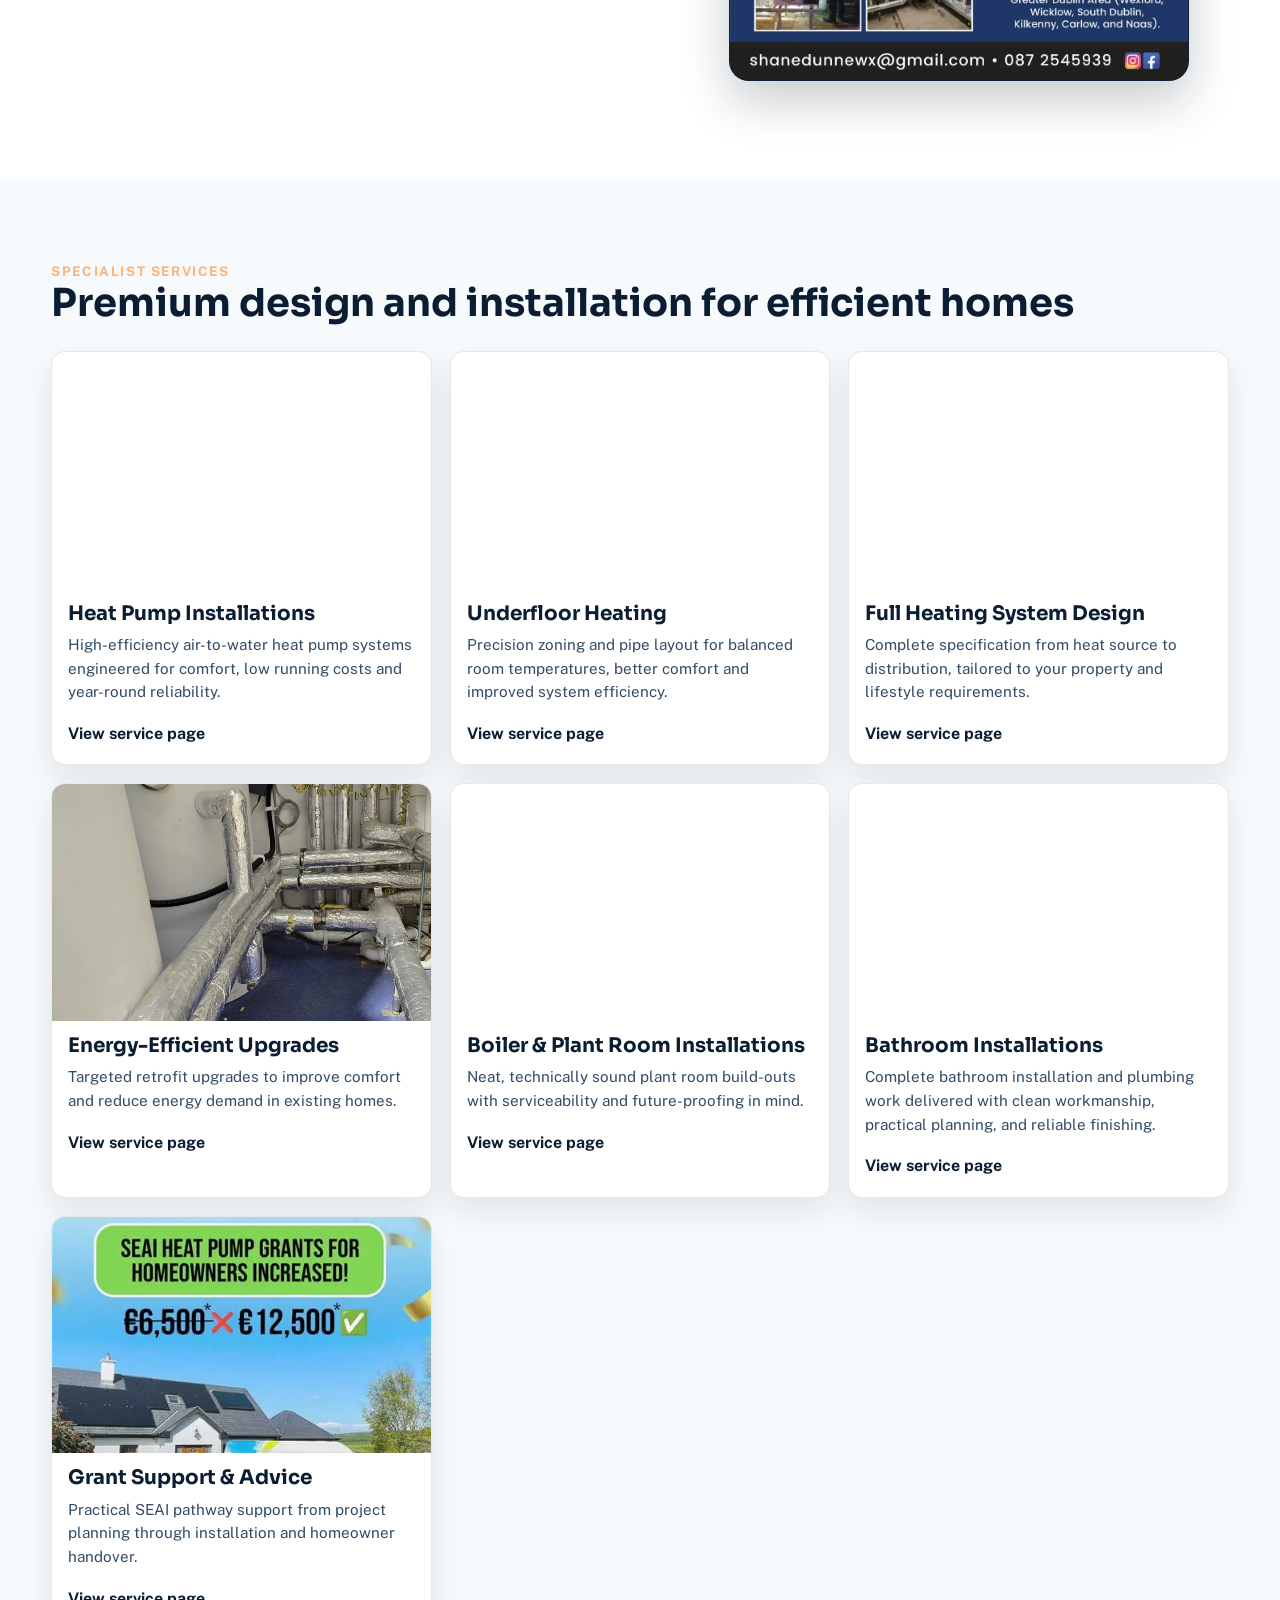
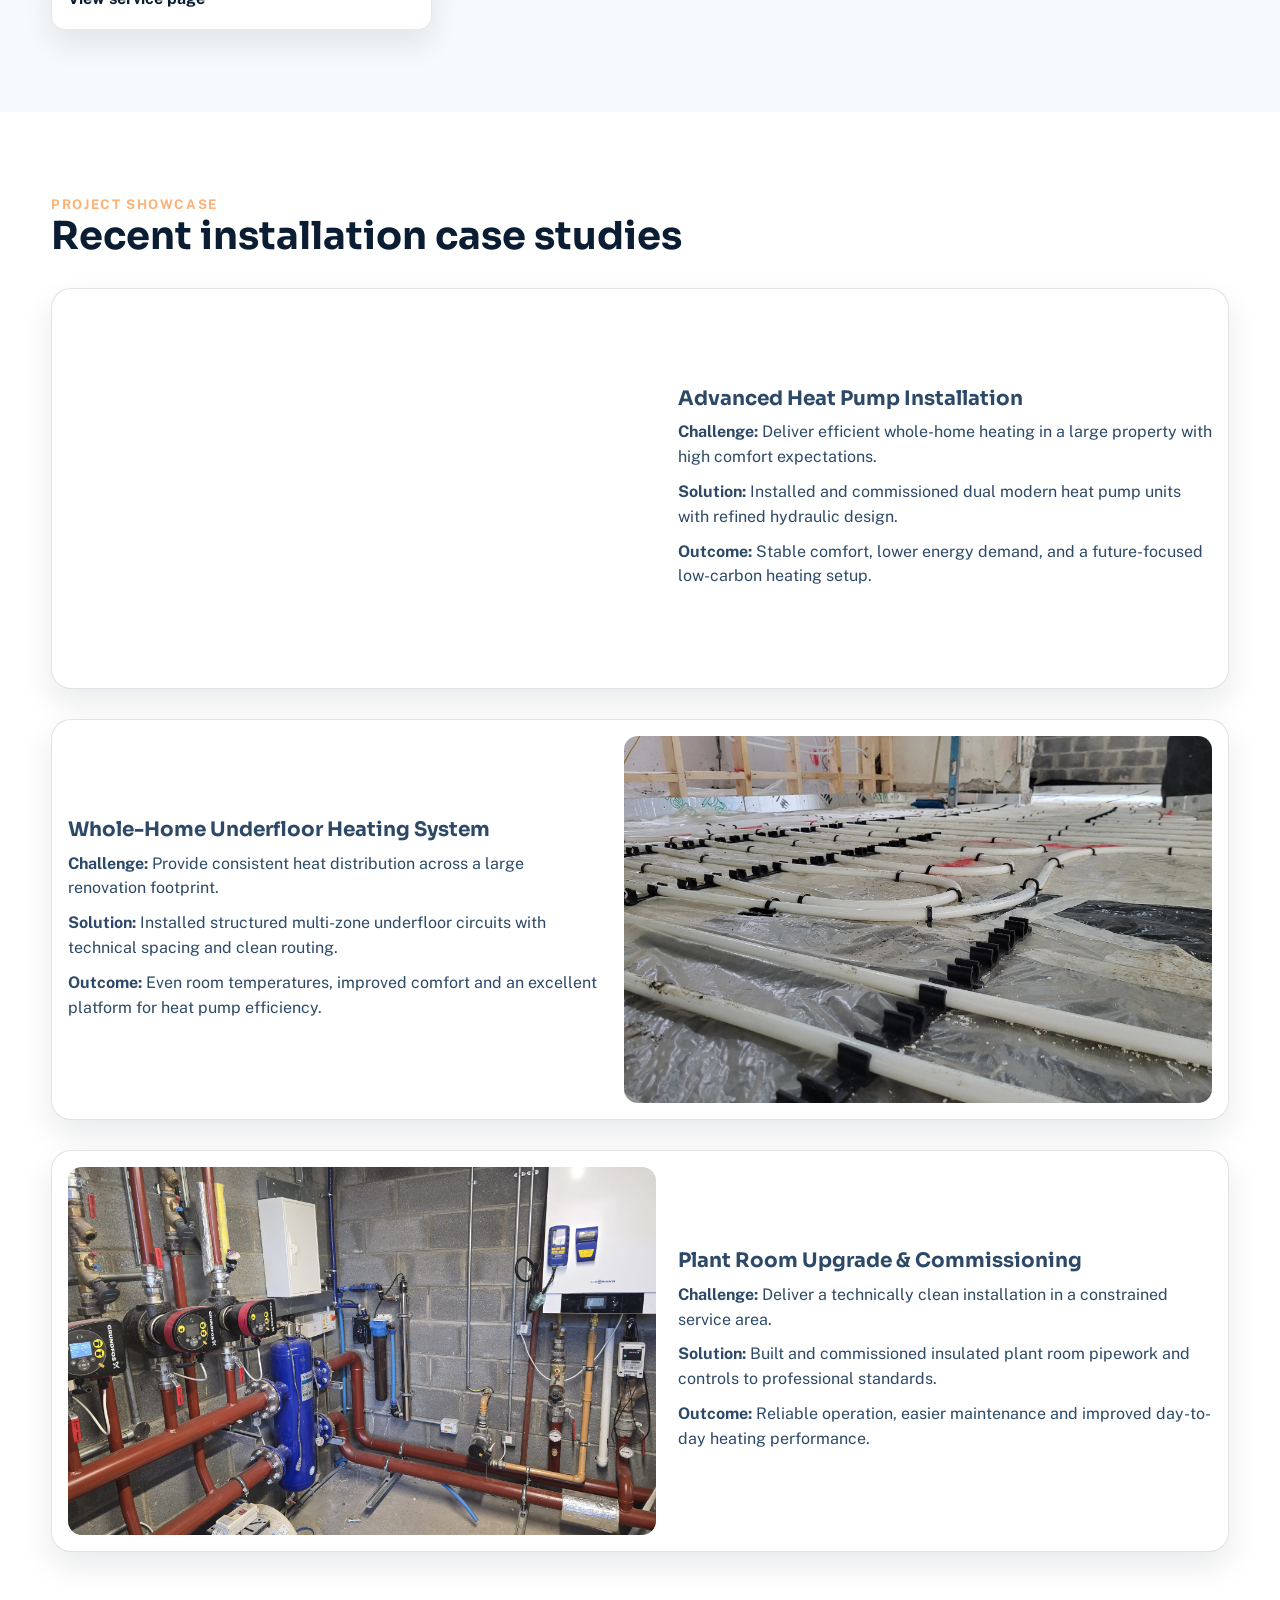
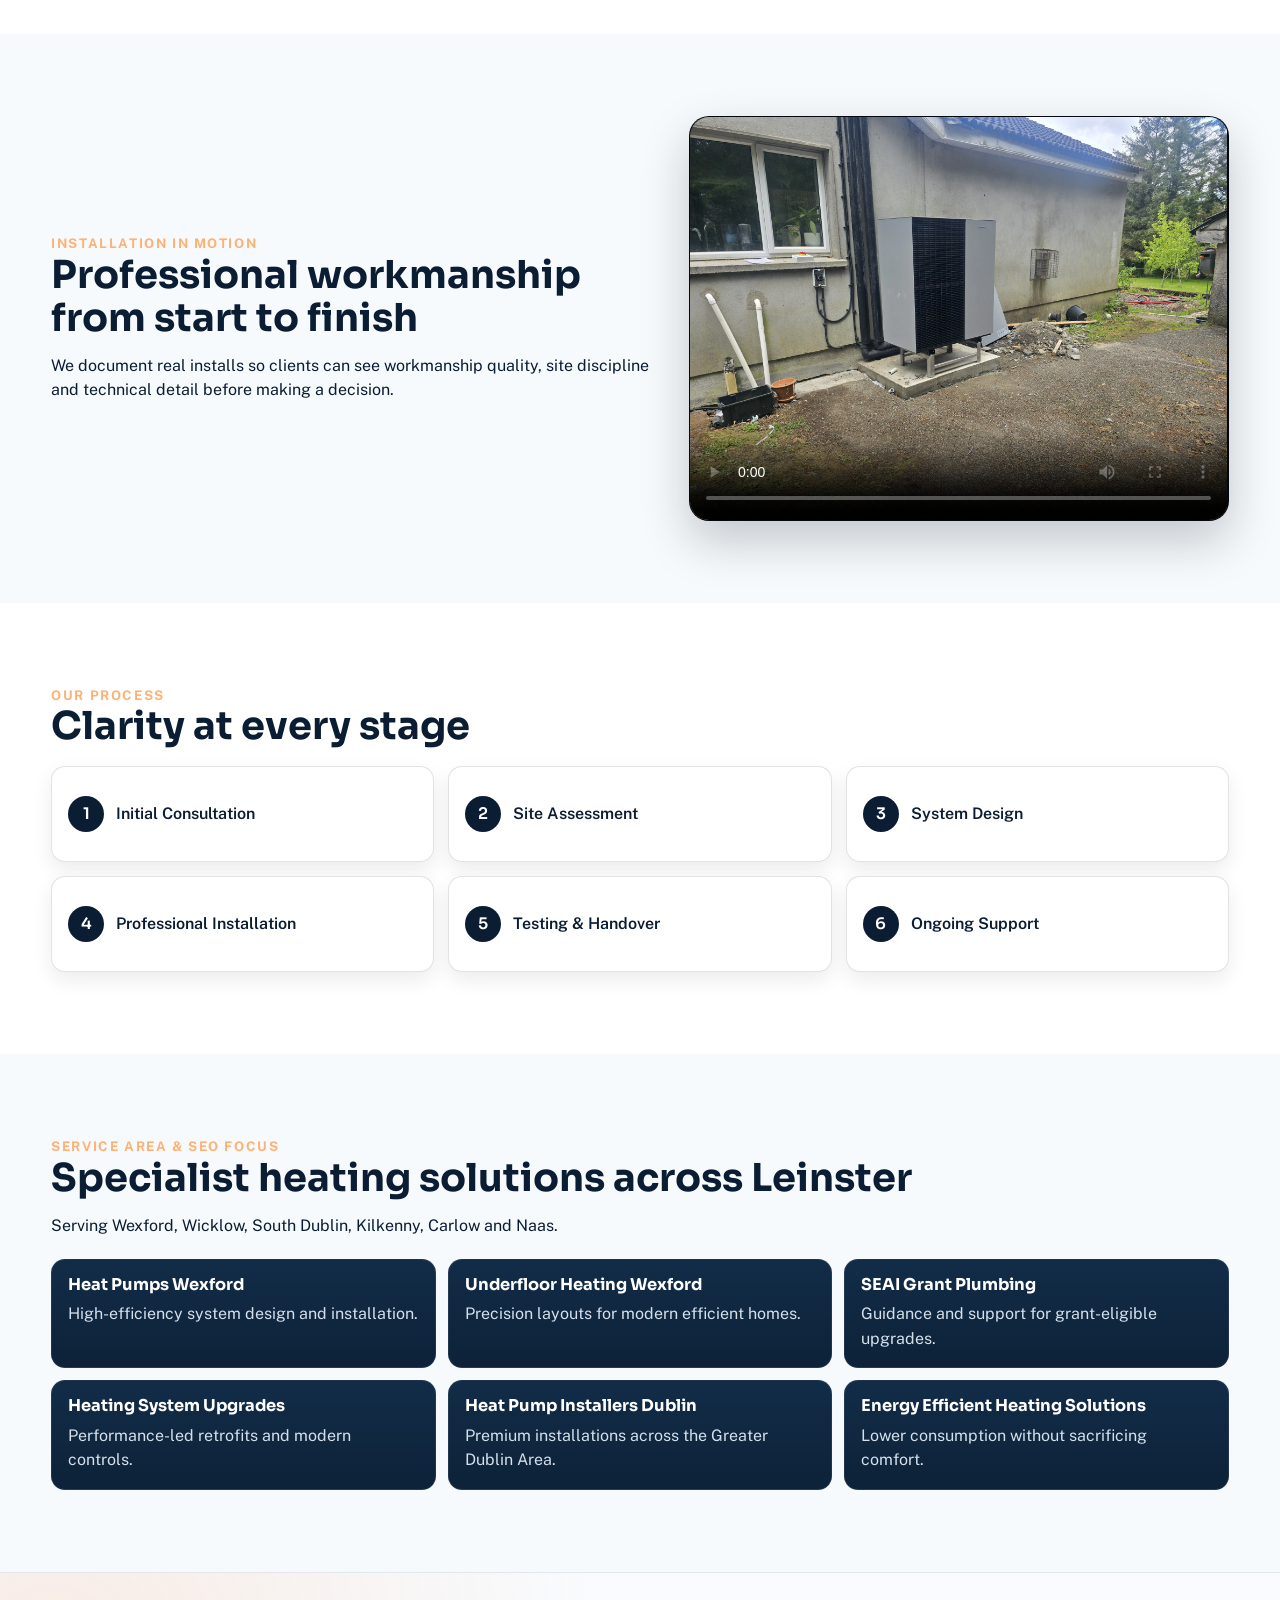
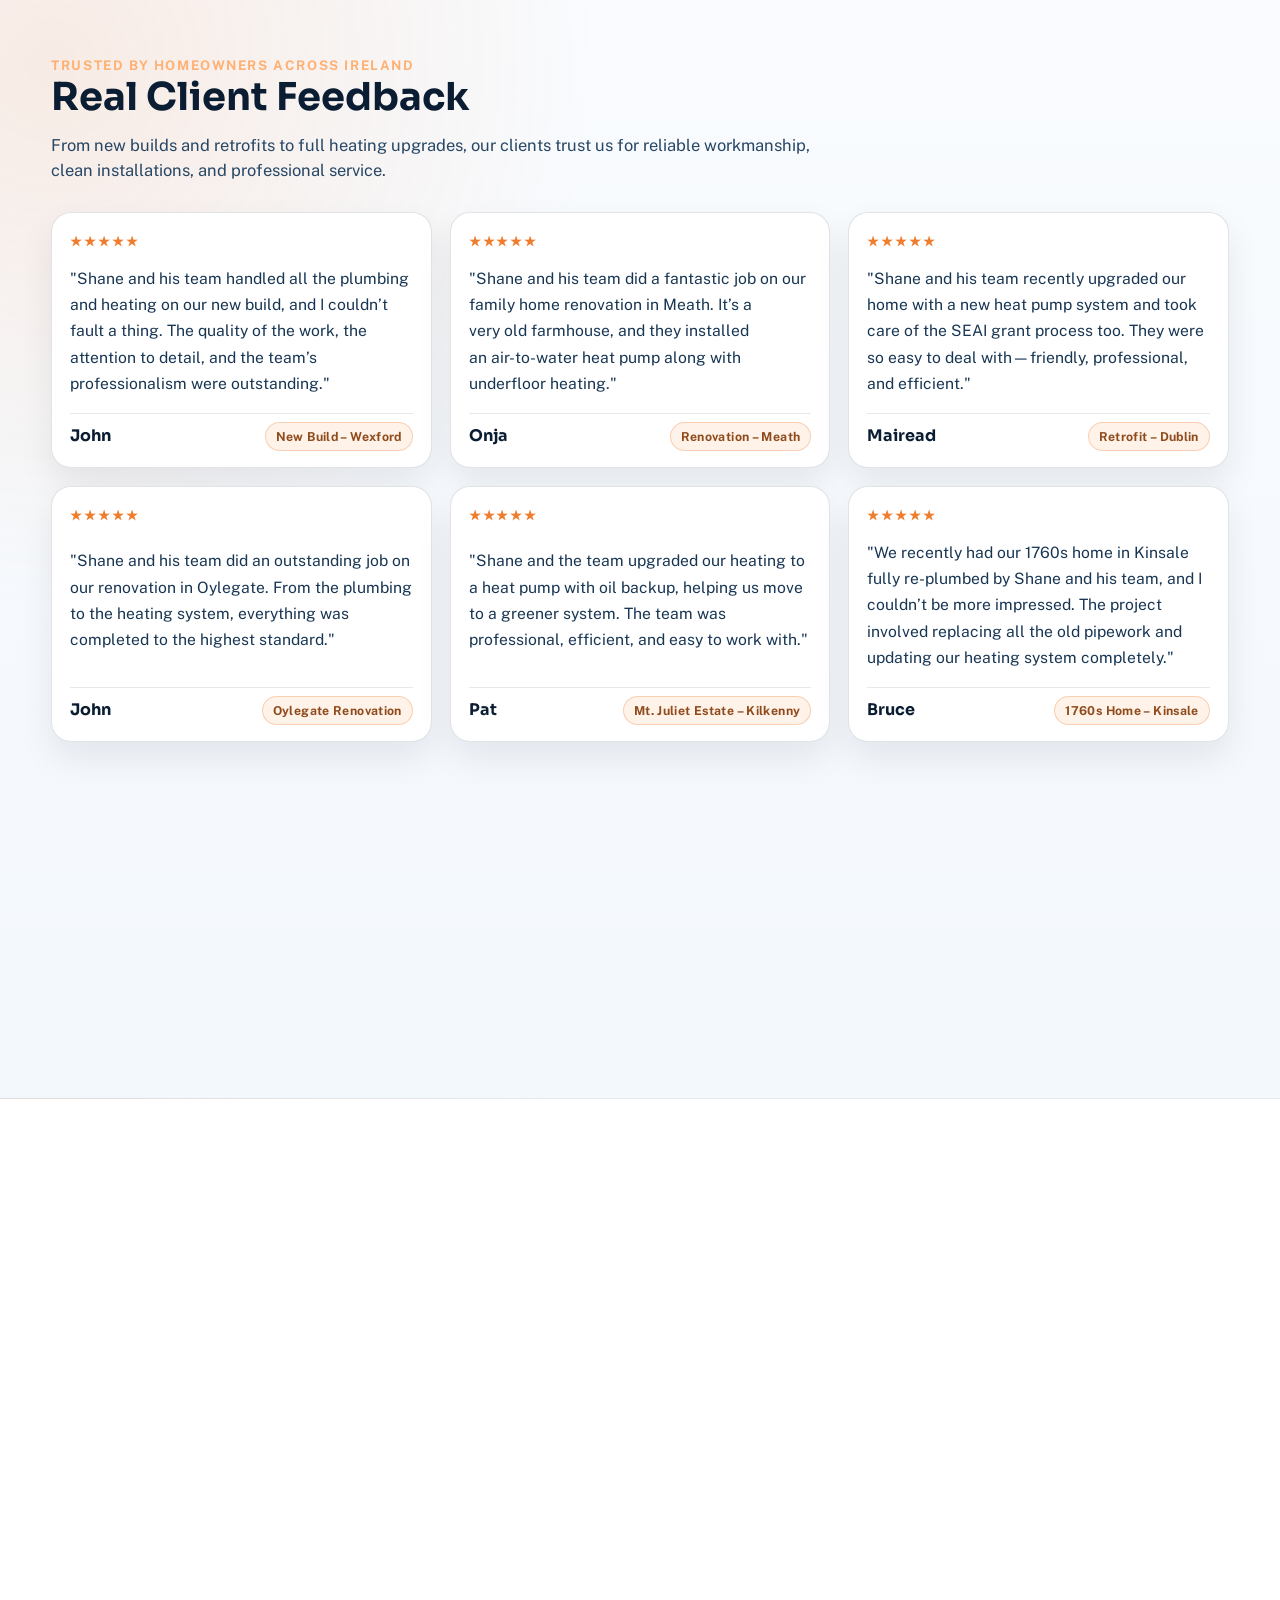
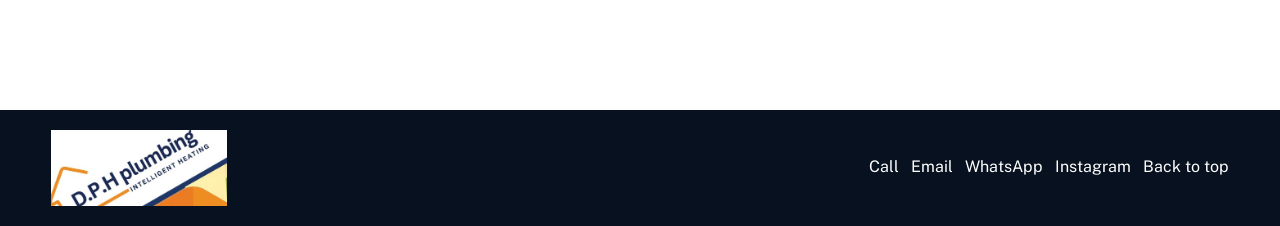
==== commit 1835dc1b: "client testimonials" ====
--- a/index.html
+++ b/index.html
@@ -247,6 +247,97 @@
       </div>
     </section>
 
+    <section class="section testimonials" id="testimonials" aria-label="Client testimonials">
+      <div class="container">
+        <p class="eyebrow reveal">Trusted By Homeowners Across Ireland</p>
+        <h2 class="reveal">Real Client Feedback</h2>
+        <p class="testimonials-intro reveal">From new builds and retrofits to full heating upgrades, our clients trust us for reliable workmanship, clean installations, and professional service.</p>
+
+        <div class="testimonials-grid">
+          <article class="testimonial-card reveal" style="--delay: 0.02s;">
+            <div class="rating" aria-label="5 star rating">★★★★★</div>
+            <p class="testimonial-text">"Shane and his team handled all the plumbing and heating on our new build, and I couldn’t fault a thing. The quality of the work, the attention to detail, and the team’s professionalism were outstanding."</p>
+            <div class="testimonial-meta">
+              <strong>John</strong>
+              <span>New Build – Wexford</span>
+            </div>
+          </article>
+
+          <article class="testimonial-card reveal" style="--delay: 0.08s;">
+            <div class="rating" aria-label="5 star rating">★★★★★</div>
+            <p class="testimonial-text">"Shane and his team did a fantastic job on our family home renovation in Meath. It’s a very old farmhouse, and they installed an air-to-water heat pump along with underfloor heating."</p>
+            <div class="testimonial-meta">
+              <strong>Onja</strong>
+              <span>Renovation – Meath</span>
+            </div>
+          </article>
+
+          <article class="testimonial-card reveal" style="--delay: 0.12s;">
+            <div class="rating" aria-label="5 star rating">★★★★★</div>
+            <p class="testimonial-text">"Shane and his team recently upgraded our home with a new heat pump system and took care of the SEAI grant process too. They were so easy to deal with—friendly, professional, and efficient."</p>
+            <div class="testimonial-meta">
+              <strong>Mairead</strong>
+              <span>Retrofit – Dublin</span>
+            </div>
+          </article>
+
+          <article class="testimonial-card reveal" style="--delay: 0.04s;">
+            <div class="rating" aria-label="5 star rating">★★★★★</div>
+            <p class="testimonial-text">"Shane and his team did an outstanding job on our renovation in Oylegate. From the plumbing to the heating system, everything was completed to the highest standard."</p>
+            <div class="testimonial-meta">
+              <strong>John</strong>
+              <span>Oylegate Renovation</span>
+            </div>
+          </article>
+
+          <article class="testimonial-card reveal" style="--delay: 0.1s;">
+            <div class="rating" aria-label="5 star rating">★★★★★</div>
+            <p class="testimonial-text">"Shane and the team upgraded our heating to a heat pump with oil backup, helping us move to a greener system. The team was professional, efficient, and easy to work with."</p>
+            <div class="testimonial-meta">
+              <strong>Pat</strong>
+              <span>Mt. Juliet Estate – Kilkenny</span>
+            </div>
+          </article>
+
+          <article class="testimonial-card reveal" style="--delay: 0.14s;">
+            <div class="rating" aria-label="5 star rating">★★★★★</div>
+            <p class="testimonial-text">"We recently had our 1760s home in Kinsale fully re-plumbed by Shane and his team, and I couldn’t be more impressed. The project involved replacing all the old pipework and updating our heating system completely."</p>
+            <div class="testimonial-meta">
+              <strong>Bruce</strong>
+              <span>1760s Home – Kinsale</span>
+            </div>
+          </article>
+
+          <article class="testimonial-card reveal" style="--delay: 0.06s;">
+            <div class="rating" aria-label="5 star rating">★★★★★</div>
+            <p class="testimonial-text">"Shane and the team took care of all the plumbing and heating during our renovation. They set us up with an efficient oil system that’s ready for an upgrade to air-to-water when the time comes."</p>
+            <div class="testimonial-meta">
+              <strong>James</strong>
+              <span>Renovation Project</span>
+            </div>
+          </article>
+
+          <article class="testimonial-card reveal" style="--delay: 0.11s;">
+            <div class="rating" aria-label="5 star rating">★★★★★</div>
+            <p class="testimonial-text">"Shane and his team handled all the plumbing work for our recent expansion at Fresh Today, and we couldn’t be happier. From start to finish, the team was efficient, reliable, and professional."</p>
+            <div class="testimonial-meta">
+              <strong>Brian</strong>
+              <span>Fresh Today Expansion</span>
+            </div>
+          </article>
+
+          <article class="testimonial-card reveal" style="--delay: 0.16s;">
+            <div class="rating" aria-label="5 star rating">★★★★★</div>
+            <p class="testimonial-text">"Shane and his team took over our new build project after another plumber couldn’t finish the job. From the moment they stepped in, everything ran smoothly. The team was fantastic to deal with."</p>
+            <div class="testimonial-meta">
+              <strong>Pat</strong>
+              <span>New Build – Co. Wexford</span>
+            </div>
+          </article>
+        </div>
+      </div>
+    </section>
+
     <section class="section" id="contact">
       <div class="container contact-grid reveal">
         <div>
--- a/styles.css
+++ b/styles.css
@@ -505,6 +505,104 @@
   font-size: 1.02rem;
 }
 
+.testimonials {
+  background:
+    radial-gradient(circle at 4% 8%, rgba(238, 126, 46, 0.12), transparent 34%),
+    linear-gradient(180deg, #f9fbfe 0%, #f3f8fd 100%);
+  border-top: 1px solid rgba(11, 29, 51, 0.08);
+  border-bottom: 1px solid rgba(11, 29, 51, 0.08);
+}
+
+.testimonials-intro {
+  max-width: 78ch;
+  color: #264664;
+  font-size: 1.03rem;
+}
+
+.testimonials-grid {
+  margin-top: 28px;
+  display: grid;
+  grid-template-columns: repeat(3, minmax(0, 1fr));
+  gap: 18px;
+}
+
+.testimonial-card {
+  --lift: 5px;
+  background: #fff;
+  border: 1px solid rgba(11, 29, 51, 0.12);
+  border-radius: var(--radius-lg);
+  padding: 18px 18px 16px;
+  box-shadow: 0 16px 34px rgba(8, 17, 31, 0.08);
+  display: grid;
+  gap: 12px;
+  min-height: 256px;
+  transition: transform 0.25s ease, box-shadow 0.25s ease, border-color 0.25s ease;
+  transition-delay: var(--delay, 0s);
+}
+
+.testimonial-card:hover {
+  transform: translateY(calc(-1 * var(--lift)));
+  box-shadow: 0 22px 38px rgba(8, 17, 31, 0.14);
+  border-color: rgba(238, 126, 46, 0.45);
+}
+
+.rating {
+  letter-spacing: 0.14em;
+  color: var(--orange);
+  font-size: 0.84rem;
+  font-weight: 700;
+}
+
+.testimonial-text {
+  color: #183653;
+  font-size: 0.98rem;
+  line-height: 1.68;
+  text-wrap: pretty;
+}
+
+.testimonial-meta {
+  margin-top: auto;
+  display: flex;
+  align-items: center;
+  justify-content: space-between;
+  gap: 10px;
+  flex-wrap: wrap;
+  padding-top: 8px;
+  border-top: 1px solid rgba(11, 29, 51, 0.1);
+}
+
+.testimonial-meta strong {
+  font-family: "Sora", sans-serif;
+  font-size: 1rem;
+  color: var(--navy-900);
+}
+
+.testimonial-meta span {
+  display: inline-flex;
+  align-items: center;
+  border-radius: 999px;
+  border: 1px solid rgba(238, 126, 46, 0.3);
+  background: rgba(238, 126, 46, 0.1);
+  color: #8f4b1c;
+  padding: 4px 10px;
+  font-size: 0.77rem;
+  font-weight: 700;
+  letter-spacing: 0.03em;
+}
+
+.testimonial-card:nth-child(3n + 2) {
+  transform: translateY(12px);
+}
+
+.testimonial-card:nth-child(3n) {
+  transform: translateY(4px);
+}
+
+.testimonial-card:nth-child(3n + 2):hover,
+.testimonial-card:nth-child(3n):hover {
+  transform: translateY(calc(-1 * var(--lift)));
+}
+
 .contact-grid {
   display: grid;
   grid-template-columns: 1fr 1fr;
@@ -694,12 +792,26 @@
 
 @media (max-width: 1080px) {
   .service-grid,
-  .keyword-grid {
+  .keyword-grid,
+  .testimonials-grid {
     grid-template-columns: repeat(2, 1fr);
   }
 
   .process-list {
     grid-template-columns: repeat(2, 1fr);
+  }
+
+  .testimonial-card:nth-child(3n + 2),
+  .testimonial-card:nth-child(3n) {
+    transform: none;
+  }
+
+  .testimonial-card:nth-child(2n) {
+    transform: translateY(8px);
+  }
+
+  .testimonial-card:nth-child(2n):hover {
+    transform: translateY(calc(-1 * var(--lift)));
   }
 }
 
@@ -789,8 +901,30 @@
 
   .service-grid,
   .keyword-grid,
-  .process-list {
+  .process-list,
+  .testimonials-grid {
     grid-template-columns: 1fr;
+  }
+
+  .testimonials {
+    padding: 70px 0;
+  }
+
+  .testimonials-intro {
+    font-size: 0.98rem;
+  }
+
+  .testimonial-card,
+  .testimonial-card:nth-child(2n) {
+    transform: none;
+    min-height: 0;
+    padding: 16px;
+    gap: 10px;
+  }
+
+  .testimonial-text {
+    font-size: 0.97rem;
+    line-height: 1.64;
   }
 
   .hero {
